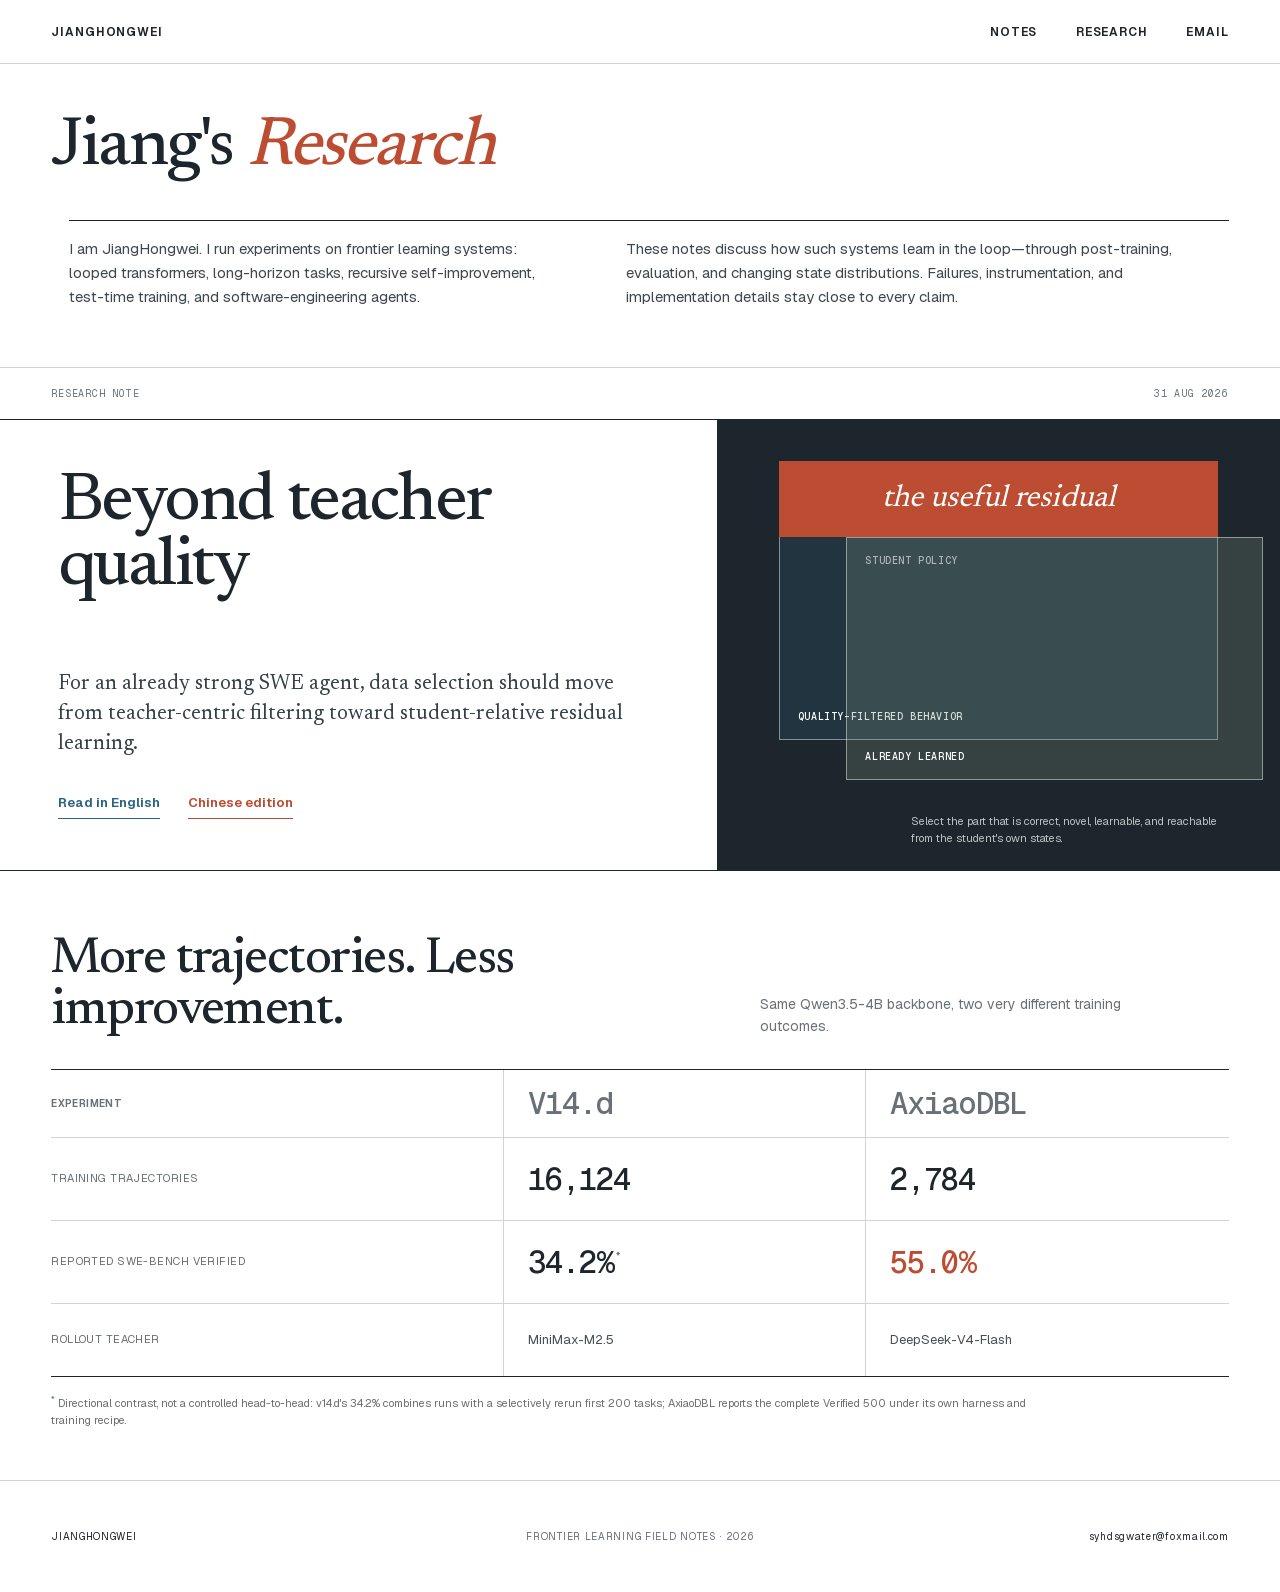
==== index.html @ 1f626645 "Publish JiangHongwei research notes" ====
<!DOCTYPE html><html lang="en"><head><meta charSet="utf-8"/><meta name="viewport" content="width=device-width, initial-scale=1"/><link rel="stylesheet" href="/_next/static/css/index.KJvypbIn.css" data-rsc-css-href="/_next/static/css/index.KJvypbIn.css" data-precedence="vite-rsc/importer-resources"/><title>JiangHongwei — Frontier Learning Field Notes</title><meta name="description" content="Research notes on looped transformers, long-horizon tasks, recursive self-improvement, test-time training, and software-engineering agents."/><meta name="author" content="JiangHongwei"/><link rel="author" href="mailto:syhdsgwater@foxmail.com"/><meta property="og:title" content="JiangHongwei — Frontier Learning Field Notes"/><meta property="og:description" content="Experiments on frontier learning systems and software-engineering agents."/><meta property="og:type" content="website"/><meta name="twitter:card" content="summary"/><meta name="twitter:title" content="JiangHongwei — Frontier Learning Field Notes"/><meta name="twitter:description" content="Experiments on frontier learning systems and software-engineering agents."/><link rel="icon" href="/icon.svg?9ac85f8052597596" sizes="any" type="image/svg+xml"/><link rel="canonical" href="https://syhdsgwater.github.io"/>
<link rel="preload" href="/_next/static/_vinext_fonts/geist-8ac0455e797f/geist-98bbbccb.woff2" as="font" type="font/woff2" crossorigin />
<link rel="preload" href="/_next/static/_vinext_fonts/geist-mono-00e989178794/geist-mono-013b2f2f.woff2" as="font" type="font/woff2" crossorigin />
<link rel="preload" href="/_next/static/_vinext_fonts/newsreader-94c054835b7e/newsreader-2415edd0.woff2" as="font" type="font/woff2" crossorigin />
<style data-vinext-fonts>/* cyrillic-ext */
@font-face {
  font-family: 'Geist';
  font-style: normal;
  font-weight: 100 900;
  font-display: swap;
  src: url(/_next/static/_vinext_fonts/geist-8ac0455e797f/geist-ff2310f5.woff2) format('woff2');
  unicode-range: U+0460-052F, U+1C80-1C8A, U+20B4, U+2DE0-2DFF, U+A640-A69F, U+FE2E-FE2F;
}
/* cyrillic */
@font-face {
  font-family: 'Geist';
  font-style: normal;
  font-weight: 100 900;
  font-display: swap;
  src: url(/_next/static/_vinext_fonts/geist-8ac0455e797f/geist-875ccdd4.woff2) format('woff2');
  unicode-range: U+0301, U+0400-045F, U+0490-0491, U+04B0-04B1, U+2116;
}
/* vietnamese */
@font-face {
  font-family: 'Geist';
  font-style: normal;
  font-weight: 100 900;
  font-display: swap;
  src: url(/_next/static/_vinext_fonts/geist-8ac0455e797f/geist-52306abf.woff2) format('woff2');
  unicode-range: U+0102-0103, U+0110-0111, U+0128-0129, U+0168-0169, U+01A0-01A1, U+01AF-01B0, U+0300-0301, U+0303-0304, U+0308-0309, U+0323, U+0329, U+1EA0-1EF9, U+20AB;
}
/* latin-ext */
@font-face {
  font-family: 'Geist';
  font-style: normal;
  font-weight: 100 900;
  font-display: swap;
  src: url(/_next/static/_vinext_fonts/geist-8ac0455e797f/geist-001175b1.woff2) format('woff2');
  unicode-range: U+0100-02BA, U+02BD-02C5, U+02C7-02CC, U+02CE-02D7, U+02DD-02FF, U+0304, U+0308, U+0329, U+1D00-1DBF, U+1E00-1E9F, U+1EF2-1EFF, U+2020, U+20A0-20AB, U+20AD-20C0, U+2113, U+2C60-2C7F, U+A720-A7FF;
}
/* latin */
@font-face {
  font-family: 'Geist';
  font-style: normal;
  font-weight: 100 900;
  font-display: swap;
  src: url(/_next/static/_vinext_fonts/geist-8ac0455e797f/geist-98bbbccb.woff2) format('woff2');
  unicode-range: U+0000-00FF, U+0131, U+0152-0153, U+02BB-02BC, U+02C6, U+02DA, U+02DC, U+0304, U+0308, U+0329, U+2000-206F, U+20AC, U+2122, U+2191, U+2193, U+2212, U+2215, U+FEFF, U+FFFD;
}

@font-face {
  font-family: 'Geist Fallback';
  src: local("Arial");
  ascent-override: 95.94%;
  descent-override: 28.16%;
  line-gap-override: 0.00%;
  size-adjust: 104.76%;
}

.__font_geist_1x7d0xu { font-family: 'Geist', 'Geist Fallback'; font-style: normal; }

.__variable_geist_1x7d0xu { --font-sans: 'Geist', 'Geist Fallback'; }

/* cyrillic-ext */
@font-face {
  font-family: 'Geist Mono';
  font-style: normal;
  font-weight: 100 900;
  font-display: swap;
  src: url(/_next/static/_vinext_fonts/geist-mono-00e989178794/geist-mono-f6b33328.woff2) format('woff2');
  unicode-range: U+0460-052F, U+1C80-1C8A, U+20B4, U+2DE0-2DFF, U+A640-A69F, U+FE2E-FE2F;
}
/* cyrillic */
@font-face {
  font-family: 'Geist Mono';
  font-style: normal;
  font-weight: 100 900;
  font-display: swap;
  src: url(/_next/static/_vinext_fonts/geist-mono-00e989178794/geist-mono-44e03052.woff2) format('woff2');
  unicode-range: U+0301, U+0400-045F, U+0490-0491, U+04B0-04B1, U+2116;
}
/* symbols2 */
@font-face {
  font-family: 'Geist Mono';
  font-style: normal;
  font-weight: 100 900;
  font-display: swap;
  src: url(/_next/static/_vinext_fonts/geist-mono-00e989178794/geist-mono-0638449e.woff2) format('woff2');
  unicode-range: U+2000-2001, U+2004-2008, U+200A, U+23B8-23BD, U+2500-259F;
}
/* vietnamese */
@font-face {
  font-family: 'Geist Mono';
  font-style: normal;
  font-weight: 100 900;
  font-display: swap;
  src: url(/_next/static/_vinext_fonts/geist-mono-00e989178794/geist-mono-971fb274.woff2) format('woff2');
  unicode-range: U+0102-0103, U+0110-0111, U+0128-0129, U+0168-0169, U+01A0-01A1, U+01AF-01B0, U+0300-0301, U+0303-0304, U+0308-0309, U+0323, U+0329, U+1EA0-1EF9, U+20AB;
}
/* latin-ext */
@font-face {
  font-family: 'Geist Mono';
  font-style: normal;
  font-weight: 100 900;
  font-display: swap;
  src: url(/_next/static/_vinext_fonts/geist-mono-00e989178794/geist-mono-44745446.woff2) format('woff2');
  unicode-range: U+0100-02BA, U+02BD-02C5, U+02C7-02CC, U+02CE-02D7, U+02DD-02FF, U+0304, U+0308, U+0329, U+1D00-1DBF, U+1E00-1E9F, U+1EF2-1EFF, U+2020, U+20A0-20AB, U+20AD-20C0, U+2113, U+2C60-2C7F, U+A720-A7FF;
}
/* latin */
@font-face {
  font-family: 'Geist Mono';
  font-style: normal;
  font-weight: 100 900;
  font-display: swap;
  src: url(/_next/static/_vinext_fonts/geist-mono-00e989178794/geist-mono-013b2f2f.woff2) format('woff2');
  unicode-range: U+0000-00FF, U+0131, U+0152-0153, U+02BB-02BC, U+02C6, U+02DA, U+02DC, U+0304, U+0308, U+0329, U+2000-206F, U+20AC, U+2122, U+2191, U+2193, U+2212, U+2215, U+FEFF, U+FFFD;
}

@font-face {
  font-family: 'Geist Mono Fallback';
  src: local("Arial");
  ascent-override: 74.67%;
  descent-override: 21.92%;
  line-gap-override: 0.00%;
  size-adjust: 134.59%;
}

.__font_geist_mono_0f4jdpq { font-family: 'Geist Mono', 'Geist Mono Fallback'; font-style: normal; }

.__variable_geist_mono_0f4jdpq { --font-mono: 'Geist Mono', 'Geist Mono Fallback'; }

/* vietnamese */
@font-face {
  font-family: 'Newsreader';
  font-style: normal;
  font-weight: 200 800;
  font-display: swap;
  src: url(/_next/static/_vinext_fonts/newsreader-94c054835b7e/newsreader-cdecad9c.woff2) format('woff2');
  unicode-range: U+0102-0103, U+0110-0111, U+0128-0129, U+0168-0169, U+01A0-01A1, U+01AF-01B0, U+0300-0301, U+0303-0304, U+0308-0309, U+0323, U+0329, U+1EA0-1EF9, U+20AB;
}
/* latin-ext */
@font-face {
  font-family: 'Newsreader';
  font-style: normal;
  font-weight: 200 800;
  font-display: swap;
  src: url(/_next/static/_vinext_fonts/newsreader-94c054835b7e/newsreader-a239d8f4.woff2) format('woff2');
  unicode-range: U+0100-02BA, U+02BD-02C5, U+02C7-02CC, U+02CE-02D7, U+02DD-02FF, U+0304, U+0308, U+0329, U+1D00-1DBF, U+1E00-1E9F, U+1EF2-1EFF, U+2020, U+20A0-20AB, U+20AD-20C0, U+2113, U+2C60-2C7F, U+A720-A7FF;
}
/* latin */
@font-face {
  font-family: 'Newsreader';
  font-style: normal;
  font-weight: 200 800;
  font-display: swap;
  src: url(/_next/static/_vinext_fonts/newsreader-94c054835b7e/newsreader-2415edd0.woff2) format('woff2');
  unicode-range: U+0000-00FF, U+0131, U+0152-0153, U+02BB-02BC, U+02C6, U+02DA, U+02DC, U+0304, U+0308, U+0329, U+2000-206F, U+20AC, U+2122, U+2191, U+2193, U+2212, U+2215, U+FEFF, U+FFFD;
}

@font-face {
  font-family: 'Newsreader Fallback';
  src: local("Times New Roman");
  ascent-override: 69.68%;
  descent-override: 25.12%;
  line-gap-override: 0.00%;
  size-adjust: 105.48%;
}

.__font_newsreader_1ia8sbx { font-family: 'Newsreader', 'Newsreader Fallback'; font-style: normal; }

.__variable_newsreader_1ia8sbx { --font-serif: 'Newsreader', 'Newsreader Fallback'; }
</style>
</head><body class="__variable_geist_1x7d0xu __variable_geist_mono_0f4jdpq __variable_newsreader_1ia8sbx"><main id="top"><header class="site-header home-header"><a class="brand" href="#top" aria-label="JiangHongwei home"><span>JiangHongwei</span></a><nav aria-label="Primary navigation"><a href="#notes">Notes</a><a href="#research">Research</a><a href="mailto:syhdsgwater@foxmail.com">Email</a></nav></header><section class="home-intro" id="research" aria-labelledby="home-title"><h1 id="home-title">Jiang&#x27;s <em>Research</em></h1><div class="home-intro-copy"><p>I am JiangHongwei. I run experiments on frontier learning systems: looped transformers, long-horizon tasks, recursive self-improvement, test-time training, and software-engineering agents.</p><p>These notes discuss how such systems learn in the loop—through post-training, evaluation, and changing state distributions. Failures, instrumentation, and implementation details stay close to every claim.</p></div></section><section class="latest-note" id="notes" aria-labelledby="latest-title"><div class="note-index"><span>Research note</span><span>31 Aug 2026</span></div><div class="latest-grid"><div class="latest-copy"><h2 id="latest-title">Beyond teacher quality</h2><p class="latest-deck">For an already strong SWE agent, data selection should move from teacher-centric filtering toward student-relative residual learning.</p><div class="read-actions"><a href="/en/notes/student-relative-residual-learning" lang="en">Read in English</a><a href="/zh/notes/student-relative-residual-learning" lang="zh-CN">Chinese edition</a></div></div><figure class="residual-diagram" aria-labelledby="diagram-caption"><div class="policy policy-teacher"><span>teacher policy</span><b>quality-filtered behavior</b></div><div class="policy policy-student"><span>student policy</span><b>already learned</b></div><div class="residual-band"><span>the useful residual</span></div><figcaption id="diagram-caption">Select the part that is correct, novel, learnable, and reachable from the student&#x27;s own states.</figcaption></figure></div><div class="benchmark-contrast" aria-labelledby="contrast-title"><div class="contrast-intro"><h3 id="contrast-title">More trajectories. Less improvement.</h3><p>Same Qwen3.5-4B backbone, two very different training outcomes.</p></div><div class="contrast-table" role="table" aria-label="SFT v14.d and AxiaoDBL comparison"><div class="contrast-row contrast-head" role="row"><span role="columnheader">Experiment</span><strong role="columnheader">V14.d</strong><strong role="columnheader">AxiaoDBL</strong></div><div class="contrast-row" role="row"><span role="rowheader">Training trajectories</span><strong role="cell">16,124</strong><strong role="cell">2,784</strong></div><div class="contrast-row score-row" role="row"><span role="rowheader">Reported SWE-bench Verified</span><strong role="cell">34.2%<sup>*</sup></strong><strong role="cell">55.0%</strong></div><div class="contrast-row teacher-row" role="row"><span role="rowheader">Rollout teacher</span><span role="cell">MiniMax-M2.5</span><span role="cell">DeepSeek-V4-Flash</span></div></div><p class="contrast-note"><sup>*</sup> Directional contrast, not a controlled head-to-head: v14.d&#x27;s 34.2% combines runs with a selectively rerun first 200 tasks; AxiaoDBL reports the complete Verified 500 under its own harness and training recipe.</p></div></section><footer class="site-footer"><a class="brand" href="#top"><span>JiangHongwei</span></a><p>Frontier learning field notes · 2026</p><a href="mailto:syhdsgwater@foxmail.com">syhdsgwater@foxmail.com</a></footer></main></body></html>
---- _next/static/css/index.KJvypbIn.css ----
@font-face{font-display:block;font-family:KaTeX_AMS;font-style:normal;font-weight:400;src:url(/_next/static/media/KaTeX_AMS-Regular.BQhdFMY1.woff2)format("woff2"),url(/_next/static/media/KaTeX_AMS-Regular.DMm9YOAa.woff)format("woff"),url(/_next/static/media/KaTeX_AMS-Regular.DRggAlZN.ttf)format("truetype")}@font-face{font-display:block;font-family:KaTeX_Caligraphic;font-style:normal;font-weight:700;src:url(/_next/static/media/KaTeX_Caligraphic-Bold.Dq_IR9rO.woff2)format("woff2"),url(/_next/static/media/KaTeX_Caligraphic-Bold.BEiXGLvX.woff)format("woff"),url(/_next/static/media/KaTeX_Caligraphic-Bold.ATXxdsX0.ttf)format("truetype")}@font-face{font-display:block;font-family:KaTeX_Caligraphic;font-style:normal;font-weight:400;src:url(/_next/static/media/KaTeX_Caligraphic-Regular.Di6jR-x-.woff2)format("woff2"),url(/_next/static/media/KaTeX_Caligraphic-Regular.CTRA-rTL.woff)format("woff"),url(/_next/static/media/KaTeX_Caligraphic-Regular.wX97UBjC.ttf)format("truetype")}@font-face{font-display:block;font-family:KaTeX_Fraktur;font-style:normal;font-weight:700;src:url(/_next/static/media/KaTeX_Fraktur-Bold.CL6g_b3V.woff2)format("woff2"),url(/_next/static/media/KaTeX_Fraktur-Bold.BsDP51OF.woff)format("woff"),url(/_next/static/media/KaTeX_Fraktur-Bold.BdnERNNW.ttf)format("truetype")}@font-face{font-display:block;font-family:KaTeX_Fraktur;font-style:normal;font-weight:400;src:url(/_next/static/media/KaTeX_Fraktur-Regular.CTYiF6lA.woff2)format("woff2"),url(/_next/static/media/KaTeX_Fraktur-Regular.Dxdc4cR9.woff)format("woff"),url(/_next/static/media/KaTeX_Fraktur-Regular.CB_wures.ttf)format("truetype")}@font-face{font-display:block;font-family:KaTeX_Main;font-style:normal;font-weight:700;src:url(/_next/static/media/KaTeX_Main-Bold.Cx986IdX.woff2)format("woff2"),url(/_next/static/media/KaTeX_Main-Bold.Jm3AIy58.woff)format("woff"),url(/_next/static/media/KaTeX_Main-Bold.waoOVXN0.ttf)format("truetype")}@font-face{font-display:block;font-family:KaTeX_Main;font-style:italic;font-weight:700;src:url(/_next/static/media/KaTeX_Main-BoldItalic.DxDJ3AOS.woff2)format("woff2"),url(/_next/static/media/KaTeX_Main-BoldItalic.SpSLRI95.woff)format("woff"),url(/_next/static/media/KaTeX_Main-BoldItalic.DzxPMmG6.ttf)format("truetype")}@font-face{font-display:block;font-family:KaTeX_Main;font-style:italic;font-weight:400;src:url(/_next/static/media/KaTeX_Main-Italic.NWA7e6Wa.woff2)format("woff2"),url(/_next/static/media/KaTeX_Main-Italic.BMLOBm91.woff)format("woff"),url(/_next/static/media/KaTeX_Main-Italic.3WenGoN9.ttf)format("truetype")}@font-face{font-display:block;font-family:KaTeX_Main;font-style:normal;font-weight:400;src:url(/_next/static/media/KaTeX_Main-Regular.B22Nviop.woff2)format("woff2"),url(/_next/static/media/KaTeX_Main-Regular.Dr94JaBh.woff)format("woff"),url(/_next/static/media/KaTeX_Main-Regular.ypZvNtVU.ttf)format("truetype")}@font-face{font-display:block;font-family:KaTeX_Math;font-style:italic;font-weight:700;src:url(/_next/static/media/KaTeX_Math-BoldItalic.CZnvNsCZ.woff2)format("woff2"),url(/_next/static/media/KaTeX_Math-BoldItalic.iY-2wyZ7.woff)format("woff"),url(/_next/static/media/KaTeX_Math-BoldItalic.B3XSjfu4.ttf)format("truetype")}@font-face{font-display:block;font-family:KaTeX_Math;font-style:italic;font-weight:400;src:url(/_next/static/media/KaTeX_Math-Italic.t53AETM-.woff2)format("woff2"),url(/_next/static/media/KaTeX_Math-Italic.DA0__PXp.woff)format("woff"),url(/_next/static/media/KaTeX_Math-Italic.flOr_0UB.ttf)format("truetype")}@font-face{font-display:block;font-family:KaTeX_SansSerif;font-style:normal;font-weight:700;src:url(/_next/static/media/KaTeX_SansSerif-Bold.D1sUS0GD.woff2)format("woff2"),url(/_next/static/media/KaTeX_SansSerif-Bold.DbIhKOiC.woff)format("woff"),url(/_next/static/media/KaTeX_SansSerif-Bold.CFMepnvq.ttf)format("truetype")}@font-face{font-display:block;font-family:KaTeX_SansSerif;font-style:italic;font-weight:400;src:url(/_next/static/media/KaTeX_SansSerif-Italic.C3H0VqGB.woff2)format("woff2"),url(/_next/static/media/KaTeX_SansSerif-Italic.DN2j7dab.woff)format("woff"),url(/_next/static/media/KaTeX_SansSerif-Italic.YYjJ1zSn.ttf)format("truetype")}@font-face{font-display:block;font-family:KaTeX_SansSerif;font-style:normal;font-weight:400;src:url(/_next/static/media/KaTeX_SansSerif-Regular.DDBCnlJ7.woff2)format("woff2"),url(/_next/static/media/KaTeX_SansSerif-Regular.CS6fqUqJ.woff)format("woff"),url(/_next/static/media/KaTeX_SansSerif-Regular.BNo7hRIc.ttf)format("truetype")}@font-face{font-display:block;font-family:KaTeX_Script;font-style:normal;font-weight:400;src:url(/_next/static/media/KaTeX_Script-Regular.D3wIWfF6.woff2)format("woff2"),url(/_next/static/media/KaTeX_Script-Regular.D5yQViql.woff)format("woff"),url(/_next/static/media/KaTeX_Script-Regular.C5JkGWo-.ttf)format("truetype")}@font-face{font-display:block;font-family:KaTeX_Size1;font-style:normal;font-weight:400;src:url(/_next/static/media/KaTeX_Size1-Regular.mCD8mA8B.woff2)format("woff2"),url(/_next/static/media/KaTeX_Size1-Regular.C195tn64.woff)format("woff"),url(/_next/static/media/KaTeX_Size1-Regular.Dbsnue_I.ttf)format("truetype")}@font-face{font-display:block;font-family:KaTeX_Size2;font-style:normal;font-weight:400;src:url(/_next/static/media/KaTeX_Size2-Regular.Dy4dx90m.woff2)format("woff2"),url(/_next/static/media/KaTeX_Size2-Regular.oD1tc_U0.woff)format("woff"),url(/_next/static/media/KaTeX_Size2-Regular.B7gKUWhC.ttf)format("truetype")}@font-face{font-display:block;font-family:KaTeX_Size3;font-style:normal;font-weight:400;src:url([data-uri])format("woff2"),url(/_next/static/media/KaTeX_Size3-Regular.CTq5MqoE.woff)format("woff"),url(/_next/static/media/KaTeX_Size3-Regular.DgpXs0kz.ttf)format("truetype")}@font-face{font-display:block;font-family:KaTeX_Size4;font-style:normal;font-weight:400;src:url(/_next/static/media/KaTeX_Size4-Regular.Dl5lxZxV.woff2)format("woff2"),url(/_next/static/media/KaTeX_Size4-Regular.BF-4gkZK.woff)format("woff"),url(/_next/static/media/KaTeX_Size4-Regular.DWFBv043.ttf)format("truetype")}@font-face{font-display:block;font-family:KaTeX_Typewriter;font-style:normal;font-weight:400;src:url(/_next/static/media/KaTeX_Typewriter-Regular.CO6r4hn1.woff2)format("woff2"),url(/_next/static/media/KaTeX_Typewriter-Regular.C0xS9mPB.woff)format("woff"),url(/_next/static/media/KaTeX_Typewriter-Regular.D3Ib7_Hf.ttf)format("truetype")}.katex{text-indent:0;text-rendering:auto;font:1.21em/1.2 KaTeX_Main,Times New Roman,serif;position:relative}.katex *{border-color:currentColor;-ms-high-contrast-adjust:none!important}.katex .katex-version:after{content:"0.18.4"}.katex .katex-mathml{clip-path:inset(50%);border:0;width:1px;height:1px;padding:0;position:absolute;overflow:hidden}.katex .katex-html>.katex-newline{display:block}.katex .katex-base{white-space:nowrap;width:min-content;position:relative}.katex .katex-base,.katex .katex-strut{display:inline-block}.katex .textbf{font-weight:700}.katex .textit{font-style:italic}.katex .textrm{font-family:KaTeX_Main}.katex .textsf{font-family:KaTeX_SansSerif}.katex .texttt{font-family:KaTeX_Typewriter}.katex .mathnormal{font-family:KaTeX_Math;font-style:italic}.katex .mathit{font-family:KaTeX_Main;font-style:italic}.katex .mathrm{font-style:normal}.katex .mathbf{font-family:KaTeX_Main;font-weight:700}.katex .boldsymbol{font-family:KaTeX_Math;font-style:italic;font-weight:700}.katex .amsrm,.katex .mathbb,.katex .textbb{font-family:KaTeX_AMS}.katex .mathcal{font-family:KaTeX_Caligraphic}.katex .mathfrak,.katex .textfrak{font-family:KaTeX_Fraktur}.katex .mathboldfrak,.katex .textboldfrak{font-family:KaTeX_Fraktur;font-weight:700}.katex .mathtt{font-family:KaTeX_Typewriter}.katex .mathscr,.katex .textscr{font-family:KaTeX_Script}.katex .mathsf,.katex .textsf{font-family:KaTeX_SansSerif}.katex .mathboldsf,.katex .textboldsf{font-family:KaTeX_SansSerif;font-weight:700}.katex .mathitsf,.katex .mathsfit,.katex .textitsf{font-family:KaTeX_SansSerif;font-style:italic}.katex .mainrm{font-family:KaTeX_Main;font-style:normal}.katex .vlist-t{border-collapse:collapse;table-layout:fixed;display:inline-table}.katex .vlist-r{display:table-row}.katex .vlist{vertical-align:bottom;display:table-cell;position:relative}.katex .vlist>span{height:0;display:block;position:relative}.katex .vlist>span>span{display:inline-block}.katex .vlist>span>.pstrut{width:0;overflow:hidden}.katex .vlist-t2{margin-right:-2px}.katex .vlist-s{vertical-align:bottom;width:2px;min-width:2px;font-size:1px;display:table-cell}.katex .katex-vbox{flex-direction:column;align-items:baseline;display:inline-flex}.katex .katex-thinbox{flex-direction:row;width:0;max-width:0;display:inline-flex}.katex .msupsub{text-align:left}.katex .mfrac>span>span{text-align:center}.katex .mfrac .frac-line{border-bottom-style:solid;width:100%;display:inline-block}.katex .katex-hdashline,.katex .katex-hline,.katex .katex-overline .overline-line,.katex .katex-rule,.katex .katex-underline .underline-line,.katex .mfrac .frac-line{min-height:1px}.katex .mspace{display:inline-block}.katex .katex-smash{line-height:0;display:inline}.katex .clap,.katex .llap,.katex .rlap{width:0;position:relative}.katex .clap>.katex-inner,.katex .llap>.katex-inner,.katex .rlap>.katex-inner{position:absolute}.katex .clap>.katex-fix,.katex .llap>.katex-fix,.katex .rlap>.katex-fix{display:inline-block}.katex .llap>.katex-inner{right:0}.katex .clap>.katex-inner,.katex .rlap>.katex-inner{left:0}.katex .clap>.katex-inner>span{margin-left:-50%;margin-right:50%}.katex .katex-rule{border:0 solid;display:inline-block;position:relative}.katex .katex-hline,.katex .katex-overline .overline-line,.katex .katex-underline .underline-line{border-bottom-style:solid;width:100%;display:inline-block}.katex .katex-hdashline{border-bottom-style:dashed;width:100%;display:inline-block}.katex .sqrt>.katex-root{margin-left:.277778em;margin-right:-.555556em}.katex .fontsize-ensurer.reset-size1.size1,.katex .katex-sizing.reset-size1.size1{font-size:1em}.katex .fontsize-ensurer.reset-size1.size2,.katex .katex-sizing.reset-size1.size2{font-size:1.2em}.katex .fontsize-ensurer.reset-size1.size3,.katex .katex-sizing.reset-size1.size3{font-size:1.4em}.katex .fontsize-ensurer.reset-size1.size4,.katex .katex-sizing.reset-size1.size4{font-size:1.6em}.katex .fontsize-ensurer.reset-size1.size5,.katex .katex-sizing.reset-size1.size5{font-size:1.8em}.katex .fontsize-ensurer.reset-size1.size6,.katex .katex-sizing.reset-size1.size6{font-size:2em}.katex .fontsize-ensurer.reset-size1.size7,.katex .katex-sizing.reset-size1.size7{font-size:2.4em}.katex .fontsize-ensurer.reset-size1.size8,.katex .katex-sizing.reset-size1.size8{font-size:2.88em}.katex .fontsize-ensurer.reset-size1.size9,.katex .katex-sizing.reset-size1.size9{font-size:3.456em}.katex .fontsize-ensurer.reset-size1.size10,.katex .katex-sizing.reset-size1.size10{font-size:4.148em}.katex .fontsize-ensurer.reset-size1.size11,.katex .katex-sizing.reset-size1.size11{font-size:4.976em}.katex .fontsize-ensurer.reset-size2.size1,.katex .katex-sizing.reset-size2.size1{font-size:.833333em}.katex .fontsize-ensurer.reset-size2.size2,.katex .katex-sizing.reset-size2.size2{font-size:1em}.katex .fontsize-ensurer.reset-size2.size3,.katex .katex-sizing.reset-size2.size3{font-size:1.16667em}.katex .fontsize-ensurer.reset-size2.size4,.katex .katex-sizing.reset-size2.size4{font-size:1.33333em}.katex .fontsize-ensurer.reset-size2.size5,.katex .katex-sizing.reset-size2.size5{font-size:1.5em}.katex .fontsize-ensurer.reset-size2.size6,.katex .katex-sizing.reset-size2.size6{font-size:1.66667em}.katex .fontsize-ensurer.reset-size2.size7,.katex .katex-sizing.reset-size2.size7{font-size:2em}.katex .fontsize-ensurer.reset-size2.size8,.katex .katex-sizing.reset-size2.size8{font-size:2.4em}.katex .fontsize-ensurer.reset-size2.size9,.katex .katex-sizing.reset-size2.size9{font-size:2.88em}.katex .fontsize-ensurer.reset-size2.size10,.katex .katex-sizing.reset-size2.size10{font-size:3.45667em}.katex .fontsize-ensurer.reset-size2.size11,.katex .katex-sizing.reset-size2.size11{font-size:4.14667em}.katex .fontsize-ensurer.reset-size3.size1,.katex .katex-sizing.reset-size3.size1{font-size:.714286em}.katex .fontsize-ensurer.reset-size3.size2,.katex .katex-sizing.reset-size3.size2{font-size:.857143em}.katex .fontsize-ensurer.reset-size3.size3,.katex .katex-sizing.reset-size3.size3{font-size:1em}.katex .fontsize-ensurer.reset-size3.size4,.katex .katex-sizing.reset-size3.size4{font-size:1.14286em}.katex .fontsize-ensurer.reset-size3.size5,.katex .katex-sizing.reset-size3.size5{font-size:1.28571em}.katex .fontsize-ensurer.reset-size3.size6,.katex .katex-sizing.reset-size3.size6{font-size:1.42857em}.katex .fontsize-ensurer.reset-size3.size7,.katex .katex-sizing.reset-size3.size7{font-size:1.71429em}.katex .fontsize-ensurer.reset-size3.size8,.katex .katex-sizing.reset-size3.size8{font-size:2.05714em}.katex .fontsize-ensurer.reset-size3.size9,.katex .katex-sizing.reset-size3.size9{font-size:2.46857em}.katex .fontsize-ensurer.reset-size3.size10,.katex .katex-sizing.reset-size3.size10{font-size:2.96286em}.katex .fontsize-ensurer.reset-size3.size11,.katex .katex-sizing.reset-size3.size11{font-size:3.55429em}.katex .fontsize-ensurer.reset-size4.size1,.katex .katex-sizing.reset-size4.size1{font-size:.625em}.katex .fontsize-ensurer.reset-size4.size2,.katex .katex-sizing.reset-size4.size2{font-size:.75em}.katex .fontsize-ensurer.reset-size4.size3,.katex .katex-sizing.reset-size4.size3{font-size:.875em}.katex .fontsize-ensurer.reset-size4.size4,.katex .katex-sizing.reset-size4.size4{font-size:1em}.katex .fontsize-ensurer.reset-size4.size5,.katex .katex-sizing.reset-size4.size5{font-size:1.125em}.katex .fontsize-ensurer.reset-size4.size6,.katex .katex-sizing.reset-size4.size6{font-size:1.25em}.katex .fontsize-ensurer.reset-size4.size7,.katex .katex-sizing.reset-size4.size7{font-size:1.5em}.katex .fontsize-ensurer.reset-size4.size8,.katex .katex-sizing.reset-size4.size8{font-size:1.8em}.katex .fontsize-ensurer.reset-size4.size9,.katex .katex-sizing.reset-size4.size9{font-size:2.16em}.katex .fontsize-ensurer.reset-size4.size10,.katex .katex-sizing.reset-size4.size10{font-size:2.5925em}.katex .fontsize-ensurer.reset-size4.size11,.katex .katex-sizing.reset-size4.size11{font-size:3.11em}.katex .fontsize-ensurer.reset-size5.size1,.katex .katex-sizing.reset-size5.size1{font-size:.555556em}.katex .fontsize-ensurer.reset-size5.size2,.katex .katex-sizing.reset-size5.size2{font-size:.666667em}.katex .fontsize-ensurer.reset-size5.size3,.katex .katex-sizing.reset-size5.size3{font-size:.777778em}.katex .fontsize-ensurer.reset-size5.size4,.katex .katex-sizing.reset-size5.size4{font-size:.888889em}.katex .fontsize-ensurer.reset-size5.size5,.katex .katex-sizing.reset-size5.size5{font-size:1em}.katex .fontsize-ensurer.reset-size5.size6,.katex .katex-sizing.reset-size5.size6{font-size:1.11111em}.katex .fontsize-ensurer.reset-size5.size7,.katex .katex-sizing.reset-size5.size7{font-size:1.33333em}.katex .fontsize-ensurer.reset-size5.size8,.katex .katex-sizing.reset-size5.size8{font-size:1.6em}.katex .fontsize-ensurer.reset-size5.size9,.katex .katex-sizing.reset-size5.size9{font-size:1.92em}.katex .fontsize-ensurer.reset-size5.size10,.katex .katex-sizing.reset-size5.size10{font-size:2.30444em}.katex .fontsize-ensurer.reset-size5.size11,.katex .katex-sizing.reset-size5.size11{font-size:2.76444em}.katex .fontsize-ensurer.reset-size6.size1,.katex .katex-sizing.reset-size6.size1{font-size:.5em}.katex .fontsize-ensurer.reset-size6.size2,.katex .katex-sizing.reset-size6.size2{font-size:.6em}.katex .fontsize-ensurer.reset-size6.size3,.katex .katex-sizing.reset-size6.size3{font-size:.7em}.katex .fontsize-ensurer.reset-size6.size4,.katex .katex-sizing.reset-size6.size4{font-size:.8em}.katex .fontsize-ensurer.reset-size6.size5,.katex .katex-sizing.reset-size6.size5{font-size:.9em}.katex .fontsize-ensurer.reset-size6.size6,.katex .katex-sizing.reset-size6.size6{font-size:1em}.katex .fontsize-ensurer.reset-size6.size7,.katex .katex-sizing.reset-size6.size7{font-size:1.2em}.katex .fontsize-ensurer.reset-size6.size8,.katex .katex-sizing.reset-size6.size8{font-size:1.44em}.katex .fontsize-ensurer.reset-size6.size9,.katex .katex-sizing.reset-size6.size9{font-size:1.728em}.katex .fontsize-ensurer.reset-size6.size10,.katex .katex-sizing.reset-size6.size10{font-size:2.074em}.katex .fontsize-ensurer.reset-size6.size11,.katex .katex-sizing.reset-size6.size11{font-size:2.488em}.katex .fontsize-ensurer.reset-size7.size1,.katex .katex-sizing.reset-size7.size1{font-size:.416667em}.katex .fontsize-ensurer.reset-size7.size2,.katex .katex-sizing.reset-size7.size2{font-size:.5em}.katex .fontsize-ensurer.reset-size7.size3,.katex .katex-sizing.reset-size7.size3{font-size:.583333em}.katex .fontsize-ensurer.reset-size7.size4,.katex .katex-sizing.reset-size7.size4{font-size:.666667em}.katex .fontsize-ensurer.reset-size7.size5,.katex .katex-sizing.reset-size7.size5{font-size:.75em}.katex .fontsize-ensurer.reset-size7.size6,.katex .katex-sizing.reset-size7.size6{font-size:.833333em}.katex .fontsize-ensurer.reset-size7.size7,.katex .katex-sizing.reset-size7.size7{font-size:1em}.katex .fontsize-ensurer.reset-size7.size8,.katex .katex-sizing.reset-size7.size8{font-size:1.2em}.katex .fontsize-ensurer.reset-size7.size9,.katex .katex-sizing.reset-size7.size9{font-size:1.44em}.katex .fontsize-ensurer.reset-size7.size10,.katex .katex-sizing.reset-size7.size10{font-size:1.72833em}.katex .fontsize-ensurer.reset-size7.size11,.katex .katex-sizing.reset-size7.size11{font-size:2.07333em}.katex .fontsize-ensurer.reset-size8.size1,.katex .katex-sizing.reset-size8.size1{font-size:.347222em}.katex .fontsize-ensurer.reset-size8.size2,.katex .katex-sizing.reset-size8.size2{font-size:.416667em}.katex .fontsize-ensurer.reset-size8.size3,.katex .katex-sizing.reset-size8.size3{font-size:.486111em}.katex .fontsize-ensurer.reset-size8.size4,.katex .katex-sizing.reset-size8.size4{font-size:.555556em}.katex .fontsize-ensurer.reset-size8.size5,.katex .katex-sizing.reset-size8.size5{font-size:.625em}.katex .fontsize-ensurer.reset-size8.size6,.katex .katex-sizing.reset-size8.size6{font-size:.694444em}.katex .fontsize-ensurer.reset-size8.size7,.katex .katex-sizing.reset-size8.size7{font-size:.833333em}.katex .fontsize-ensurer.reset-size8.size8,.katex .katex-sizing.reset-size8.size8{font-size:1em}.katex .fontsize-ensurer.reset-size8.size9,.katex .katex-sizing.reset-size8.size9{font-size:1.2em}.katex .fontsize-ensurer.reset-size8.size10,.katex .katex-sizing.reset-size8.size10{font-size:1.44028em}.katex .fontsize-ensurer.reset-size8.size11,.katex .katex-sizing.reset-size8.size11{font-size:1.72778em}.katex .fontsize-ensurer.reset-size9.size1,.katex .katex-sizing.reset-size9.size1{font-size:.289352em}.katex .fontsize-ensurer.reset-size9.size2,.katex .katex-sizing.reset-size9.size2{font-size:.347222em}.katex .fontsize-ensurer.reset-size9.size3,.katex .katex-sizing.reset-size9.size3{font-size:.405093em}.katex .fontsize-ensurer.reset-size9.size4,.katex .katex-sizing.reset-size9.size4{font-size:.462963em}.katex .fontsize-ensurer.reset-size9.size5,.katex .katex-sizing.reset-size9.size5{font-size:.520833em}.katex .fontsize-ensurer.reset-size9.size6,.katex .katex-sizing.reset-size9.size6{font-size:.578704em}.katex .fontsize-ensurer.reset-size9.size7,.katex .katex-sizing.reset-size9.size7{font-size:.694444em}.katex .fontsize-ensurer.reset-size9.size8,.katex .katex-sizing.reset-size9.size8{font-size:.833333em}.katex .fontsize-ensurer.reset-size9.size9,.katex .katex-sizing.reset-size9.size9{font-size:1em}.katex .fontsize-ensurer.reset-size9.size10,.katex .katex-sizing.reset-size9.size10{font-size:1.20023em}.katex .fontsize-ensurer.reset-size9.size11,.katex .katex-sizing.reset-size9.size11{font-size:1.43981em}.katex .fontsize-ensurer.reset-size10.size1,.katex .katex-sizing.reset-size10.size1{font-size:.24108em}.katex .fontsize-ensurer.reset-size10.size2,.katex .katex-sizing.reset-size10.size2{font-size:.289296em}.katex .fontsize-ensurer.reset-size10.size3,.katex .katex-sizing.reset-size10.size3{font-size:.337512em}.katex .fontsize-ensurer.reset-size10.size4,.katex .katex-sizing.reset-size10.size4{font-size:.385728em}.katex .fontsize-ensurer.reset-size10.size5,.katex .katex-sizing.reset-size10.size5{font-size:.433944em}.katex .fontsize-ensurer.reset-size10.size6,.katex .katex-sizing.reset-size10.size6{font-size:.48216em}.katex .fontsize-ensurer.reset-size10.size7,.katex .katex-sizing.reset-size10.size7{font-size:.578592em}.katex .fontsize-ensurer.reset-size10.size8,.katex .katex-sizing.reset-size10.size8{font-size:.694311em}.katex .fontsize-ensurer.reset-size10.size9,.katex .katex-sizing.reset-size10.size9{font-size:.833173em}.katex .fontsize-ensurer.reset-size10.size10,.katex .katex-sizing.reset-size10.size10{font-size:1em}.katex .fontsize-ensurer.reset-size10.size11,.katex .katex-sizing.reset-size10.size11{font-size:1.19961em}.katex .fontsize-ensurer.reset-size11.size1,.katex .katex-sizing.reset-size11.size1{font-size:.200965em}.katex .fontsize-ensurer.reset-size11.size2,.katex .katex-sizing.reset-size11.size2{font-size:.241158em}.katex .fontsize-ensurer.reset-size11.size3,.katex .katex-sizing.reset-size11.size3{font-size:.281351em}.katex .fontsize-ensurer.reset-size11.size4,.katex .katex-sizing.reset-size11.size4{font-size:.321543em}.katex .fontsize-ensurer.reset-size11.size5,.katex .katex-sizing.reset-size11.size5{font-size:.361736em}.katex .fontsize-ensurer.reset-size11.size6,.katex .katex-sizing.reset-size11.size6{font-size:.401929em}.katex .fontsize-ensurer.reset-size11.size7,.katex .katex-sizing.reset-size11.size7{font-size:.482315em}.katex .fontsize-ensurer.reset-size11.size8,.katex .katex-sizing.reset-size11.size8{font-size:.578778em}.katex .fontsize-ensurer.reset-size11.size9,.katex .katex-sizing.reset-size11.size9{font-size:.694534em}.katex .fontsize-ensurer.reset-size11.size10,.katex .katex-sizing.reset-size11.size10{font-size:.833601em}.katex .fontsize-ensurer.reset-size11.size11,.katex .katex-sizing.reset-size11.size11{font-size:1em}.katex .delimsizing.size1{font-family:KaTeX_Size1}.katex .delimsizing.size2{font-family:KaTeX_Size2}.katex .delimsizing.size3{font-family:KaTeX_Size3}.katex .delimsizing.size4{font-family:KaTeX_Size4}.katex .delimsizing.mult .delim-size1>span{font-family:KaTeX_Size1}.katex .delimsizing.mult .delim-size4>span{font-family:KaTeX_Size4}.katex .nulldelimiter{width:.12em;display:inline-block}.katex .delimcenter,.katex .op-symbol{position:relative}.katex .op-symbol.small-op{font-family:KaTeX_Size1}.katex .op-symbol.large-op{font-family:KaTeX_Size2}.katex .katex-accent>.vlist-t,.katex .op-limits>.vlist-t{text-align:center}.katex .katex-accent .accent-body{position:relative}.katex .katex-accent .accent-body:not(.accent-full){width:0}.katex .katex-overlay{display:block}.katex .mtable .vertical-separator{min-width:1px;display:inline-block}.katex .mtable .arraycolsep{display:inline-block}.katex .mtable .col-align-c>.vlist-t{text-align:center}.katex .mtable .col-align-l>.vlist-t{text-align:left}.katex .mtable .col-align-r>.vlist-t{text-align:right}.katex .svg-align{text-align:left}.katex svg{fill:currentColor;stroke:currentColor;height:inherit;width:100%;display:block;position:absolute}.katex svg path{stroke:none}.katex svg{fill-rule:nonzero;fill-opacity:1;stroke-width:1px;stroke-linecap:butt;stroke-linejoin:miter;stroke-miterlimit:4;stroke-dasharray:none;stroke-dashoffset:0;stroke-opacity:1}.katex img{border-style:none;min-width:0;max-width:none;min-height:0;max-height:none}.katex .katex-stretchy{width:100%;display:block;position:relative;overflow:hidden}.katex .katex-stretchy:after,.katex .katex-stretchy:before{content:""}.katex .hide-tail{width:100%;position:relative;overflow:hidden}.katex .halfarrow-left{width:50.2%;position:absolute;left:0;overflow:hidden}.katex .halfarrow-right{width:50.2%;position:absolute;right:0;overflow:hidden}.katex .brace-left{width:25.1%;position:absolute;left:0;overflow:hidden}.katex .brace-center{width:50%;position:absolute;left:25%;overflow:hidden}.katex .brace-right{width:25.1%;position:absolute;right:0;overflow:hidden}.katex .x-arrow-pad{padding:0 .5em}.katex .cd-arrow-pad{padding:0 .55556em 0 .27778em}.katex .mover,.katex .munder,.katex .x-arrow{text-align:center}.katex .boxpad{padding:0 .3em}.katex .fbox,.katex .fcolorbox{box-sizing:border-box;border:.04em solid}.katex .cancel-pad{padding:0 .2em}.katex .cancel-lap{margin-left:-.2em;margin-right:-.2em}.katex .katex-sout{border-bottom-style:solid;border-bottom-width:.08em}.katex .angl{box-sizing:border-box;border-top:.049em solid;border-right:.049em solid;margin-right:.03889em}.katex .anglpad{padding:0 .03889em}.katex .eqn-num:before{content:"(" counter(katexEqnNo) ")";counter-increment:katexEqnNo}.katex .mml-eqn-num:before{content:"(" counter(mmlEqnNo) ")";counter-increment:mmlEqnNo}.katex .mtr-glue{width:50%}.katex .cd-vert-arrow{display:inline-block;position:relative}.katex .cd-label-left{text-align:left;display:inline-block;position:absolute;right:calc(50% + .3em)}.katex .cd-label-right{text-align:right;display:inline-block;position:absolute;left:calc(50% + .3em)}.katex-display{text-align:center;margin:1em 0;display:block}.katex-display>.katex{text-align:center;white-space:nowrap;display:block}.katex-display>.katex>.katex-html{display:block;position:relative}.katex-display>.katex>.katex-html>.katex-tag{position:absolute;right:0}.katex-display.leqno>.katex>.katex-html>.katex-tag{left:0;right:auto}.katex-display.fleqn>.katex{text-align:left;padding-left:2em}body{counter-reset:katexEqnNo mmlEqnNo}@layer properties{@supports (((-webkit-hyphens:none)) and (not (margin-trim:inline))) or ((-moz-orient:inline) and (not (color:rgb(from red r g b)))){*,:before,:after{--tw-border-style:solid;--tw-outline-style:solid;--tw-blur:initial;--tw-brightness:initial;--tw-contrast:initial;--tw-grayscale:initial;--tw-hue-rotate:initial;--tw-invert:initial;--tw-opacity:initial;--tw-saturate:initial;--tw-sepia:initial;--tw-drop-shadow:initial;--tw-drop-shadow-color:initial;--tw-drop-shadow-alpha:100%;--tw-drop-shadow-size:initial;--tw-ease:initial}::backdrop{--tw-border-style:solid;--tw-outline-style:solid;--tw-blur:initial;--tw-brightness:initial;--tw-contrast:initial;--tw-grayscale:initial;--tw-hue-rotate:initial;--tw-invert:initial;--tw-opacity:initial;--tw-saturate:initial;--tw-sepia:initial;--tw-drop-shadow:initial;--tw-drop-shadow-color:initial;--tw-drop-shadow-alpha:100%;--tw-drop-shadow-size:initial;--tw-ease:initial}}}@layer theme{:root,:host{--font-sans:ui-sans-serif, system-ui, sans-serif, "Apple Color Emoji", "Segoe UI Emoji", "Segoe UI Symbol", "Noto Color Emoji";--font-serif:ui-serif, Georgia, Cambria, "Times New Roman", Times, serif;--font-mono:ui-monospace, SFMono-Regular, Menlo, Monaco, Consolas, "Liberation Mono", "Courier New", monospace;--spacing:.25rem;--ease-out:cubic-bezier(0, 0, .2, 1);--default-transition-duration:.15s;--default-transition-timing-function:cubic-bezier(.4, 0, .2, 1);--default-font-family:var(--font-sans);--default-mono-font-family:var(--font-mono)}}@layer base{*,:after,:before{box-sizing:border-box;border:0 solid;margin:0;padding:0}::backdrop{box-sizing:border-box;border:0 solid;margin:0;padding:0}::file-selector-button{box-sizing:border-box;border:0 solid;margin:0;padding:0}html,:host{-webkit-text-size-adjust:100%;tab-size:4;line-height:1.5;font-family:var(--default-font-family,ui-sans-serif, system-ui, sans-serif, "Apple Color Emoji", "Segoe UI Emoji", "Segoe UI Symbol", "Noto Color Emoji");font-feature-settings:var(--default-font-feature-settings,normal);font-variation-settings:var(--default-font-variation-settings,normal);-webkit-tap-highlight-color:transparent}hr{height:0;color:inherit;border-top-width:1px}abbr:where([title]){-webkit-text-decoration:underline dotted;text-decoration:underline dotted}h1,h2,h3,h4,h5,h6{font-size:inherit;font-weight:inherit}a{color:inherit;-webkit-text-decoration:inherit;-webkit-text-decoration:inherit;text-decoration:inherit}b,strong{font-weight:bolder}code,kbd,samp,pre{font-family:var(--default-mono-font-family,ui-monospace, SFMono-Regular, Menlo, Monaco, Consolas, "Liberation Mono", "Courier New", monospace);font-feature-settings:var(--default-mono-font-feature-settings,normal);font-variation-settings:var(--default-mono-font-variation-settings,normal);font-size:1em}small{font-size:80%}sub,sup{vertical-align:baseline;font-size:75%;line-height:0;position:relative}sub{bottom:-.25em}sup{top:-.5em}table{text-indent:0;border-color:inherit;border-collapse:collapse}:-moz-focusring{outline:auto}progress{vertical-align:baseline}summary{display:list-item}ol,ul,menu{list-style:none}img,svg,video,canvas,audio,iframe,embed,object{vertical-align:middle;display:block}img,video{max-width:100%;height:auto}button,input,select,optgroup,textarea{font:inherit;font-feature-settings:inherit;font-variation-settings:inherit;letter-spacing:inherit;color:inherit;opacity:1;background-color:#0000;border-radius:0}::file-selector-button{font:inherit;font-feature-settings:inherit;font-variation-settings:inherit;letter-spacing:inherit;color:inherit;opacity:1;background-color:#0000;border-radius:0}:where(select:is([multiple],[size])) optgroup{font-weight:bolder}:where(select:is([multiple],[size])) optgroup option{padding-inline-start:20px}::file-selector-button{margin-inline-end:4px}::placeholder{opacity:1}@supports (not ((-webkit-appearance:-apple-pay-button))) or (contain-intrinsic-size:1px){::placeholder{color:currentColor}@supports (color:color-mix(in lab, red, red)){::placeholder{color:color-mix(in oklab, currentcolor 50%, transparent)}}}textarea{resize:vertical}::-webkit-search-decoration{-webkit-appearance:none}::-webkit-date-and-time-value{min-height:1lh;text-align:inherit}::-webkit-datetime-edit{display:inline-flex}::-webkit-datetime-edit-fields-wrapper{padding:0}::-webkit-datetime-edit{padding-block:0}::-webkit-datetime-edit-year-field{padding-block:0}::-webkit-datetime-edit-month-field{padding-block:0}::-webkit-datetime-edit-day-field{padding-block:0}::-webkit-datetime-edit-hour-field{padding-block:0}::-webkit-datetime-edit-minute-field{padding-block:0}::-webkit-datetime-edit-second-field{padding-block:0}::-webkit-datetime-edit-millisecond-field{padding-block:0}::-webkit-datetime-edit-meridiem-field{padding-block:0}::-webkit-calendar-picker-indicator{line-height:1}:-moz-ui-invalid{box-shadow:none}button,input:where([type=button],[type=reset],[type=submit]){-webkit-appearance:button;appearance:button}::file-selector-button{-webkit-appearance:button;appearance:button}::-webkit-inner-spin-button{height:auto}::-webkit-outer-spin-button{height:auto}[hidden]:where(:not([hidden=until-found])){display:none!important}}@layer components;@layer utilities{.collapse{visibility:collapse}.visible{visibility:visible}.absolute{position:absolute}.fixed{position:fixed}.relative{position:relative}.static{position:static}.sticky{position:sticky}.start{inset-inline-start:var(--spacing)}.end{inset-inline-end:var(--spacing)}.isolate{isolation:isolate}.contents{display:contents}.grid{display:grid}.inline{display:inline}.table{display:table}.grow{flex-grow:1}.truncate{text-overflow:ellipsis;white-space:nowrap;overflow:hidden}.rounded{border-radius:.25rem}.border{border-style:var(--tw-border-style);border-width:1px}.underline{text-decoration-line:underline}.outline{outline-style:var(--tw-outline-style);outline-width:1px}.invert{--tw-invert:invert(100%);filter:var(--tw-blur,) var(--tw-brightness,) var(--tw-contrast,) var(--tw-grayscale,) var(--tw-hue-rotate,) var(--tw-invert,) var(--tw-saturate,) var(--tw-sepia,) var(--tw-drop-shadow,)}.filter{filter:var(--tw-blur,) var(--tw-brightness,) var(--tw-contrast,) var(--tw-grayscale,) var(--tw-hue-rotate,) var(--tw-invert,) var(--tw-saturate,) var(--tw-sepia,) var(--tw-drop-shadow,)}.transition{transition-property:color,background-color,border-color,outline-color,text-decoration-color,fill,stroke,--tw-gradient-from,--tw-gradient-via,--tw-gradient-to,opacity,box-shadow,transform,translate,scale,rotate,filter,-webkit-backdrop-filter,backdrop-filter,display,content-visibility,overlay,pointer-events;transition-timing-function:var(--tw-ease,var(--default-transition-timing-function));transition-duration:var(--tw-duration,var(--default-transition-duration))}.ease-out{--tw-ease:var(--ease-out);transition-timing-function:var(--ease-out)}}:root{--paper:#fff;--paper-deep:#f4f4f1;--ink:#1d262c;--muted:#687178;--line:#d2d4d3;--vermillion:#bd4d32;--blue:#2d6483;--sage:#778c7a;--selection:#d7e6ea}*{box-sizing:border-box}html{scroll-behavior:smooth}body{background:var(--paper);color:var(--ink);font-family:var(--font-sans), sans-serif;text-rendering:optimizelegibility;margin:0}a{color:inherit;text-underline-offset:.22em;text-decoration-thickness:1px}a:focus-visible{outline:2px solid var(--vermillion);outline-offset:4px}::selection{color:var(--ink);background:var(--selection)}*{scrollbar-color:var(--muted) var(--paper)}.site-header{border-bottom:1px solid var(--line);letter-spacing:.075em;text-transform:uppercase;grid-template-columns:1fr auto 1fr;align-items:center;min-height:64px;padding:0 clamp(22px,4vw,68px);font-size:12px;font-weight:620;display:grid}.home-header{grid-template-columns:1fr auto}.brand{align-items:center;width:fit-content;text-decoration:none;display:flex}.site-header nav{gap:clamp(20px,3vw,48px);display:flex}.site-header nav a,.language-switch a{text-decoration:none;transition:color .2s ease-out}.site-header nav a:hover,.language-switch a:hover{color:var(--vermillion)}.language-switch{justify-self:end;align-items:center;gap:8px;display:flex}.language-switch span{color:var(--line)}.home-intro{padding:clamp(34px,4vw,56px) clamp(22px,4vw,68px) clamp(38px,4.5vw,64px)}.home-intro h1{max-width:780px;font-family:var(--font-serif), "Iowan Old Style", serif;letter-spacing:-.03em;text-wrap:balance;margin:0;font-size:clamp(52px,5.4vw,78px);font-weight:450;line-height:.96}.home-intro h1 em{color:var(--vermillion);font-weight:450}.home-intro-copy{border-top:1px solid var(--ink);grid-template-columns:.9fr 1.1fr;gap:clamp(30px,5vw,72px);max-width:1160px;margin:clamp(24px,3vw,38px) 0 0 auto;padding-top:16px;display:grid}.home-intro-copy p{color:#3d484e;max-width:590px;margin:0;font-size:15px;line-height:1.62}.latest-note{border-top:1px solid var(--line)}.note-index{color:var(--muted);font-family:var(--font-mono), monospace;letter-spacing:.08em;text-transform:uppercase;justify-content:space-between;padding:18px clamp(22px,4vw,68px);font-size:10px;display:flex}.latest-grid{border-top:1px solid var(--ink);border-bottom:1px solid var(--ink);grid-template-columns:minmax(0,1.12fr) minmax(380px,.88fr);display:grid}.latest-copy{flex-direction:column;min-height:450px;padding:clamp(34px,4vw,62px) clamp(22px,4.5vw,68px);display:flex}.latest-copy h2{max-width:760px;font-family:var(--font-serif), "Iowan Old Style", serif;letter-spacing:-.035em;margin:0 0 auto;font-size:clamp(46px,5.4vw,80px);font-weight:450;line-height:.93}.latest-deck{color:#354148;max-width:620px;font-family:var(--font-serif), serif;margin:32px 0 0;font-size:21px;line-height:1.42}.read-actions{flex-wrap:wrap;gap:14px 28px;margin-top:34px;display:flex}.read-actions a{border-bottom:1px solid;padding-bottom:5px;font-size:13px;font-weight:640;text-decoration:none}.read-actions a[lang=en]{color:var(--blue)}.read-actions a[lang=zh-CN]{color:var(--vermillion)}.residual-diagram{background:var(--ink);min-height:450px;color:var(--paper);margin:0;position:relative;overflow:hidden}.policy{border:1px solid #ffffff73;position:absolute;left:11%;right:11%}.policy span,.policy b{font-family:var(--font-mono), monospace;letter-spacing:.06em;text-transform:uppercase;font-size:10px;font-weight:500;position:absolute;left:18px}.policy span{color:#aeb7b9;top:15px}.policy b{bottom:15px}.policy-teacher{background:#2d648338;height:62%;top:9%}.policy-student{background:#778c7a47;height:54%;top:26%;left:23%;right:3%}.residual-band{background:var(--vermillion);color:#fff;place-items:center;height:17%;display:grid;position:absolute;top:9%;left:11%;right:11%}.residual-band span{font-family:var(--font-serif), serif;font-size:clamp(22px,2.4vw,37px);font-style:italic}.residual-diagram figcaption{color:#bcc2c3;max-width:330px;font-size:11px;line-height:1.55;position:absolute;bottom:5%;right:7%}.benchmark-contrast{padding:clamp(42px,5vw,72px) clamp(22px,4vw,68px) clamp(34px,4vw,56px)}.contrast-intro{grid-template-columns:minmax(0,1fr) minmax(280px,.7fr);align-items:end;gap:40px;margin-bottom:32px;display:grid}.contrast-intro h3{max-width:700px;font-family:var(--font-serif), serif;letter-spacing:-.03em;margin:0;font-size:clamp(38px,4vw,60px);font-weight:460;line-height:1}.contrast-intro p{max-width:420px;color:var(--muted);margin:0;font-size:14px;line-height:1.55}.contrast-table{border-top:1px solid var(--ink);border-bottom:1px solid var(--ink)}.contrast-row{border-bottom:1px solid var(--line);grid-template-columns:minmax(220px,1.25fr) repeat(2,minmax(170px,1fr));min-height:72px;display:grid}.contrast-row:last-child{border-bottom:0}.contrast-row>*{border-right:1px solid var(--line);align-items:center;min-width:0;margin:0;padding:18px 24px;display:flex}.contrast-row>:first-child{color:var(--muted);letter-spacing:.04em;text-transform:uppercase;padding-left:0;font-size:11px}.contrast-row>:last-child{border-right:0}.contrast-row strong{font-family:var(--font-mono), monospace;letter-spacing:-.035em;font-size:clamp(22px,2.4vw,34px);font-weight:500}.contrast-head{min-height:48px}.contrast-head>*{color:var(--muted);font-family:var(--font-sans), sans-serif;letter-spacing:.07em;text-transform:uppercase;padding-top:10px;padding-bottom:10px;font-size:10px;font-weight:650}.contrast-head>:first-child{font-size:10px}.contrast-head>strong{text-transform:none}.score-row>strong:last-child{color:var(--vermillion)}.score-row sup{font-family:var(--font-sans), sans-serif;color:var(--muted);margin-left:3px;font-size:10px}.teacher-row>span:not(:first-child){color:#455057;font-size:13px}.contrast-note{max-width:980px;color:var(--muted);margin:18px 0 0;font-size:11px;line-height:1.55}.site-footer{border-top:1px solid var(--line);letter-spacing:.07em;text-transform:uppercase;grid-template-columns:1fr auto 1fr;align-items:center;gap:20px;min-height:112px;padding:24px clamp(22px,4vw,68px);font-size:10px;display:grid}.site-footer p{color:var(--muted)}.site-footer>a:last-child{text-transform:none;justify-self:end}.article-site-header{background:var(--paper)}@supports (color:color-mix(in lab, red, red)){.article-site-header{background:color-mix(in srgb, var(--paper) 94%, white)}}.current-language{color:var(--vermillion)}.article-hero{padding:clamp(32px,4vw,52px) clamp(22px,4vw,68px) 0}.article-meta-line{color:var(--blue);font-family:var(--font-mono), monospace;letter-spacing:.075em;text-transform:uppercase;flex-wrap:wrap;gap:10px 28px;margin-bottom:18px;font-size:10px;display:flex}.article-hero h1{max-width:980px;font-family:var(--font-serif), "Iowan Old Style", serif;letter-spacing:-.03em;text-wrap:balance;margin:0;font-size:clamp(46px,5.2vw,76px);font-weight:450;line-height:.95}.is-zh .article-hero h1{max-width:960px;font-family:"Songti SC", "STSong", var(--font-serif), serif;letter-spacing:-.025em;font-size:clamp(44px,5vw,72px);line-height:1.03}.article-deck{color:#37444a;max-width:900px;font-family:var(--font-serif), "Iowan Old Style", serif;margin:clamp(18px,2vw,28px) 0 18px;font-size:clamp(19px,1.65vw,24px);line-height:1.42}.is-zh .article-deck{font-family:Songti SC,STSong,serif;line-height:1.55}.article-author{color:var(--muted);flex-wrap:wrap;gap:9px 25px;margin-bottom:clamp(28px,3vw,40px);font-size:11px;display:flex}.article-author span:first-child{color:var(--ink);font-weight:660}.article-author a{color:var(--vermillion)}.article-comparison{border:1px solid var(--ink);grid-template-columns:repeat(2,1fr);display:grid}.comparison-model{border-right:1px solid var(--ink);min-width:0;padding:18px 24px 20px}.comparison-model:last-child{border-right:0}.comparison-model>p{color:var(--muted);font-family:var(--font-mono), monospace;letter-spacing:.07em;margin:0 0 14px;font-size:10px;font-weight:650}.comparison-model dl{grid-template-columns:repeat(2,1fr);gap:24px;margin:0;display:grid}.comparison-model dl>div{grid-template-rows:auto minmax(30px,auto);grid-template-areas:"value""label";align-content:start;gap:9px;display:grid}.comparison-model dt{max-width:210px;color:var(--muted);letter-spacing:.045em;text-transform:uppercase;grid-area:label;font-size:10px;line-height:1.42}.comparison-model dd{font-family:var(--font-mono), monospace;letter-spacing:-.04em;grid-area:value;margin:0;font-size:clamp(27px,2.5vw,38px);font-weight:500;line-height:1}.comparison-model sup{margin-left:2px;font-size:8px}.comparison-model-emphasis{background:var(--ink);color:var(--paper)}.comparison-model-emphasis>p,.comparison-model-emphasis dt{color:#bec3c4}.comparison-model-emphasis dl>div:last-child dd{color:#edb24c}.article-comparison-note{max-width:850px;color:var(--muted);margin:12px 0 0;font-size:10px;line-height:1.5}.article-layout{border-top:1px solid var(--ink);grid-template-columns:minmax(180px,.8fr) minmax(0,790px) minmax(150px,.8fr);gap:clamp(30px,4vw,70px);padding:clamp(50px,6vw,82px) clamp(22px,4vw,68px) 150px;display:grid;position:relative}.article-toc{align-self:start;max-height:calc(100vh - 56px);padding-right:18px;position:sticky;top:28px;overflow:auto}.article-toc>p,.article-margin-note>p{color:var(--blue);font-family:var(--font-mono), monospace;letter-spacing:.1em;text-transform:uppercase;margin:0 0 18px;font-size:9px}.article-toc ol{margin:0;padding:0;list-style:none}.article-toc li{color:#6e767a;margin-bottom:11px;font-size:10px;line-height:1.42}.article-toc a{text-decoration:none;transition:color .2s ease-out}.article-toc a:hover{color:var(--vermillion)}.article-margin-note{flex-direction:column;align-self:start;align-items:flex-start;gap:11px;display:flex;position:sticky;top:28px}.article-margin-note strong{font-family:var(--font-serif), serif;font-size:20px;font-weight:480}.article-margin-note span{color:var(--vermillion)}.article-body{min-width:0;font-family:var(--font-serif), "Iowan Old Style", serif;font-size:19px;line-height:1.78}.is-zh .article-body{font-family:Songti SC,STSong,serif;font-size:18px;line-height:1.92}.article-body>:first-child{margin-top:0}.article-body p{margin:0 0 1.55em}.article-body h2{border-top:1px solid var(--ink);font-family:var(--font-serif), "Iowan Old Style", serif;letter-spacing:-.028em;margin:3.35em 0 .95em;padding-top:.58em;scroll-margin-top:28px;font-size:clamp(38px,4vw,55px);font-weight:470;line-height:1.08;position:relative}.is-zh .article-body h2{letter-spacing:-.015em;font-family:Songti SC,STSong,serif;line-height:1.3}.heading-anchor{font-family:var(--font-mono), monospace;opacity:0;font-size:13px;transition:opacity .2s ease-out,color .2s ease-out;position:absolute;right:calc(100% + 12px);color:var(--line)!important;text-decoration:none!important}.article-body h2:hover .heading-anchor{opacity:1;color:var(--vermillion)!important}.heading-anchor:focus-visible{opacity:1;color:var(--vermillion)!important}.article-body h3{font-family:var(--font-sans), sans-serif;letter-spacing:-.018em;margin:2.65em 0 .8em;scroll-margin-top:28px;font-size:23px;line-height:1.3}.article-body strong{font-weight:720}.article-body a{color:var(--blue)}.article-body blockquote{border-left:1px solid var(--vermillion);color:#303c42;margin:2.3em 0;padding:23px 0 23px 27px;font-size:23px;line-height:1.54}.article-body blockquote p:last-child{margin-bottom:0}.article-body hr{border:0;border-top:1px solid var(--line);margin:3.8em 0}.article-body ul,.article-body ol{margin:0 0 1.8em;padding-left:1.3em}.article-body li{margin-bottom:.5em;padding-left:.3em}.article-body pre{background:var(--ink);color:var(--paper);font-family:var(--font-mono), monospace;margin:2em 0;padding:24px;font-size:13px;line-height:1.7;overflow-x:auto}.article-body :not(pre)>code{background:var(--paper-deep);font-family:var(--font-mono), monospace;padding:2px 5px;font-size:.82em}.table-scroll{width:100%;margin:2.2em 0 2.7em;overflow-x:auto}.article-body table{border-collapse:collapse;width:100%;min-width:580px;font-family:var(--font-sans), sans-serif;font-size:12px;line-height:1.5}.article-body th,.article-body td{border:1px solid var(--line);text-align:left;vertical-align:top;min-width:95px;padding:12px 14px}.article-body th{background:var(--paper-deep);font-weight:700}.article-body .katex-display{padding:18px 0;overflow:auto hidden}.article-body .katex .msupsub{font-size:.82em}.article-figure{width:calc(100% + min(21vw,340px));margin:3.3em 0 3.5em calc(-1*min(10.5vw,170px));display:block}.article-figure img{border:1px solid var(--line);background:var(--paper);width:100%;display:block}.article-figure .figure-caption{color:var(--muted);font-family:var(--font-sans), sans-serif;margin-top:11px;font-size:11px;line-height:1.5;display:block}.article-footer{background:var(--ink);color:var(--paper);grid-template-columns:1fr auto auto;align-items:end;gap:30px;padding:42px clamp(22px,4vw,68px);display:grid}.article-footer p{font-family:var(--font-serif), serif;margin:0 0 7px;font-size:19px}.article-footer span{color:#aeb4b5;font-size:10px}.article-footer>a{color:#edb24c;font-size:11px}@media (max-width:900px){.site-header{grid-template-columns:1fr auto}.site-header nav{display:none}.home-intro-copy,.latest-grid{grid-template-columns:1fr}.latest-copy,.residual-diagram{min-height:430px}.contrast-intro{grid-template-columns:1fr;gap:14px}.article-layout{grid-template-columns:minmax(150px,.42fr) minmax(0,1.58fr)}.article-margin-note{display:none}.article-figure{width:100%;margin-left:0}}@media (max-width:620px){.site-header{min-height:60px}.brand>span:last-child{font-size:10px}.home-intro{padding-top:32px;padding-bottom:38px}.home-intro h1{font-size:clamp(44px,12vw,58px)}.home-intro-copy{grid-template-columns:1fr}.home-intro-copy p{font-size:14px}.latest-copy{min-height:390px}.latest-copy h2{font-size:clamp(44px,13vw,64px)}.latest-deck{font-size:19px}.residual-diagram{min-height:390px}.benchmark-contrast{padding-top:38px}.contrast-intro h3{font-size:clamp(36px,11vw,50px)}.contrast-row{grid-template-columns:minmax(116px,.9fr) repeat(2,minmax(92px,1fr));min-height:64px}.contrast-row>*{padding:14px 9px}.contrast-row>:first-child{letter-spacing:.025em;padding-left:0;font-size:9px}.contrast-row strong{font-size:clamp(18px,5.8vw,26px)}.contrast-head>*{letter-spacing:.04em;font-size:8px}.contrast-head>:first-child{font-size:8px}.teacher-row>span:not(:first-child){overflow-wrap:anywhere;font-size:10px}.site-footer{grid-template-columns:1fr;align-items:start}.site-footer p{display:none}.site-footer>a:last-child{justify-self:start}.article-hero{padding-top:28px}.article-meta-line{margin-bottom:16px}.article-hero h1,.is-zh .article-hero h1{font-size:clamp(38px,10vw,52px)}.article-deck{margin-top:18px;font-size:19px}.comparison-model{padding:16px 14px 18px}.comparison-model>p{margin-bottom:12px;font-size:9px}.comparison-model dl{grid-template-columns:1fr;gap:16px}.comparison-model dd{font-size:clamp(23px,7vw,30px)}.comparison-model dt{font-size:8px}.article-layout{grid-template-columns:1fr;padding-top:44px}.article-toc{border-bottom:1px solid var(--line);max-height:none;padding:0 0 32px;position:static}.article-body,.is-zh .article-body{font-size:17px}.heading-anchor{display:none}.article-body blockquote{font-size:20px}.article-footer{grid-template-columns:1fr;align-items:start}}@media (prefers-reduced-motion:reduce){html{scroll-behavior:auto}*,:before,:after{transition-duration:.01ms!important;animation-duration:.01ms!important;animation-iteration-count:1!important}}@property --tw-border-style{syntax:"*";inherits:false;initial-value:solid}@property --tw-outline-style{syntax:"*";inherits:false;initial-value:solid}@property --tw-blur{syntax:"*";inherits:false}@property --tw-brightness{syntax:"*";inherits:false}@property --tw-contrast{syntax:"*";inherits:false}@property --tw-grayscale{syntax:"*";inherits:false}@property --tw-hue-rotate{syntax:"*";inherits:false}@property --tw-invert{syntax:"*";inherits:false}@property --tw-opacity{syntax:"*";inherits:false}@property --tw-saturate{syntax:"*";inherits:false}@property --tw-sepia{syntax:"*";inherits:false}@property --tw-drop-shadow{syntax:"*";inherits:false}@property --tw-drop-shadow-color{syntax:"*";inherits:false}@property --tw-drop-shadow-alpha{syntax:"<percentage>";inherits:false;initial-value:100%}@property --tw-drop-shadow-size{syntax:"*";inherits:false}@property --tw-ease{syntax:"*";inherits:false}
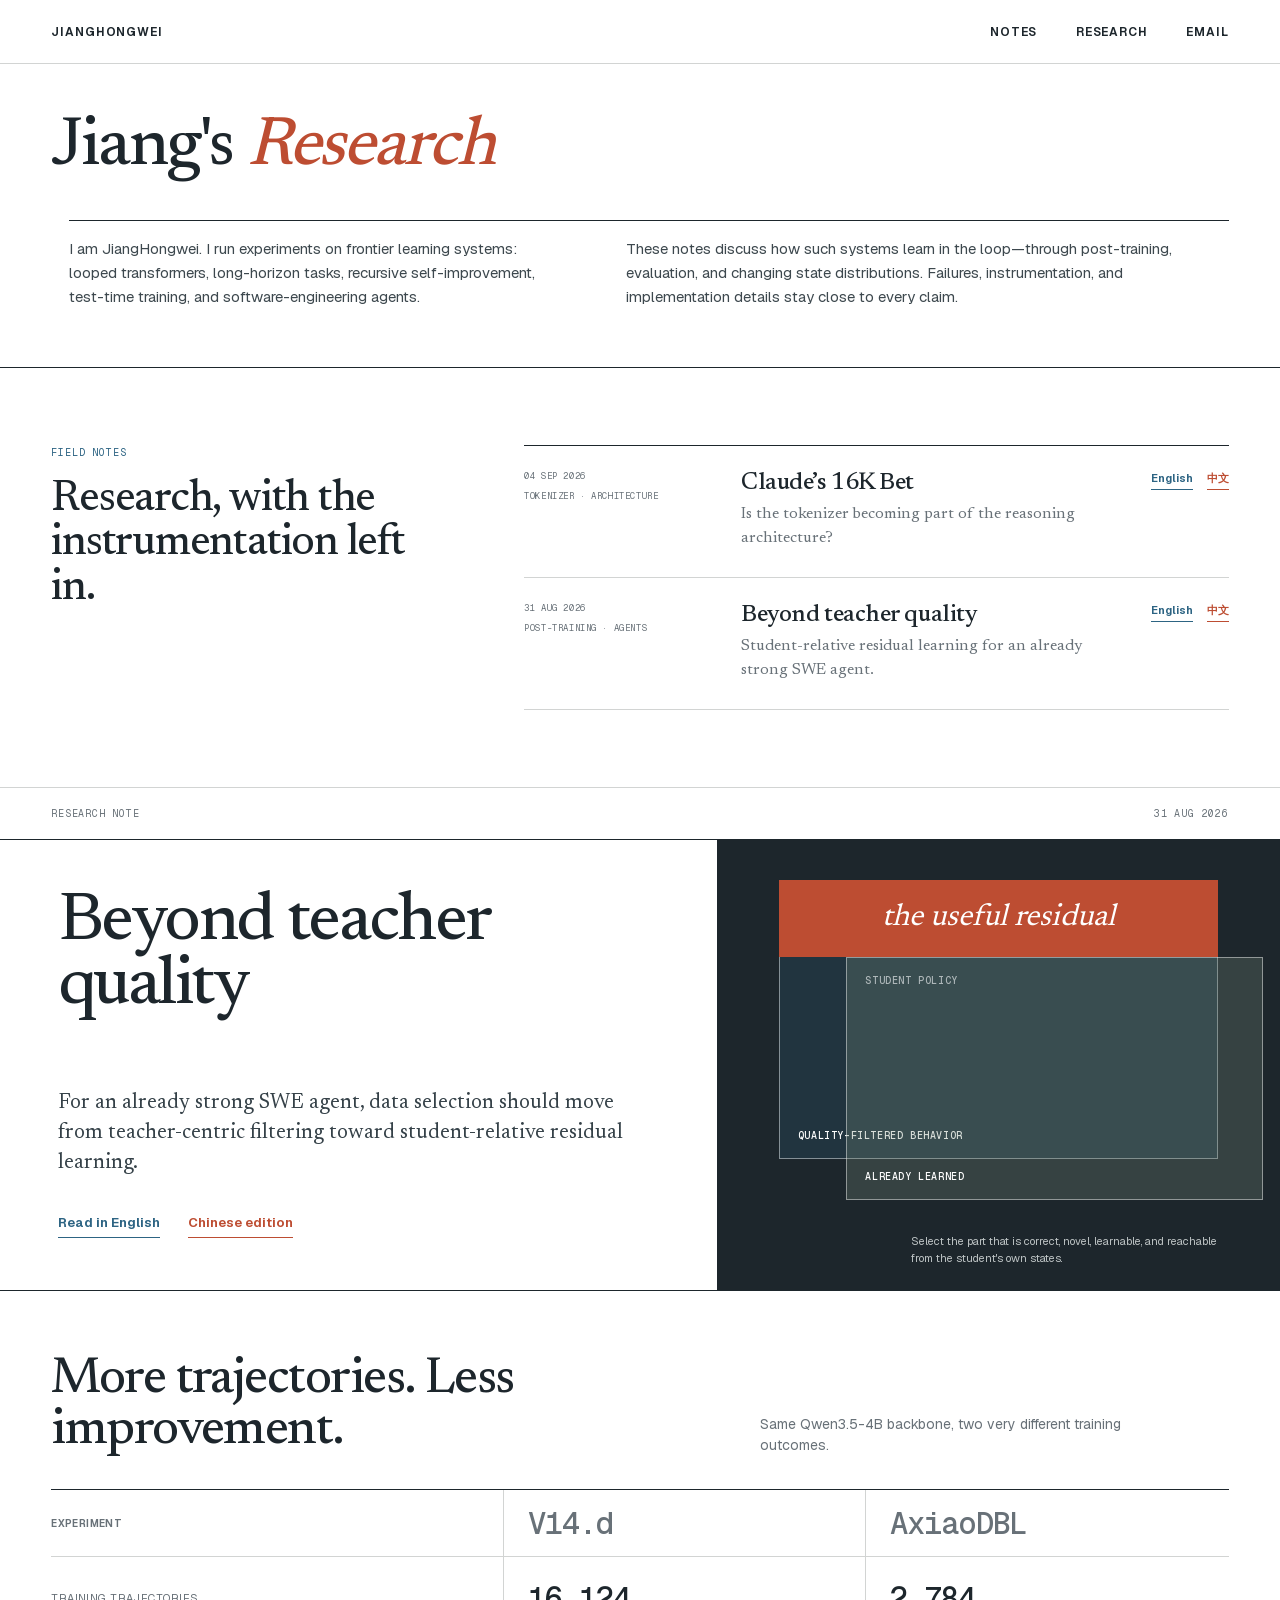
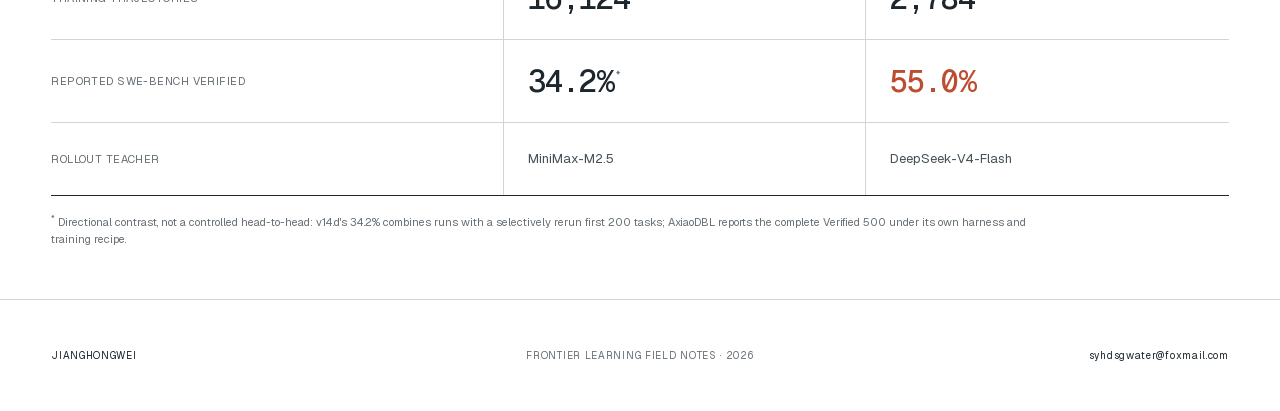
==== commit 42fd9fa2: "Publish Claude 16K tokenizer note" ====
--- a/index.html
+++ b/index.html
@@ -1,4 +1,4 @@
-<!DOCTYPE html><html lang="en"><head><meta charSet="utf-8"/><meta name="viewport" content="width=device-width, initial-scale=1"/><link rel="stylesheet" href="/_next/static/css/index.KJvypbIn.css" data-rsc-css-href="/_next/static/css/index.KJvypbIn.css" data-precedence="vite-rsc/importer-resources"/><title>JiangHongwei — Frontier Learning Field Notes</title><meta name="description" content="Research notes on looped transformers, long-horizon tasks, recursive self-improvement, test-time training, and software-engineering agents."/><meta name="author" content="JiangHongwei"/><link rel="author" href="mailto:syhdsgwater@foxmail.com"/><meta property="og:title" content="JiangHongwei — Frontier Learning Field Notes"/><meta property="og:description" content="Experiments on frontier learning systems and software-engineering agents."/><meta property="og:type" content="website"/><meta name="twitter:card" content="summary"/><meta name="twitter:title" content="JiangHongwei — Frontier Learning Field Notes"/><meta name="twitter:description" content="Experiments on frontier learning systems and software-engineering agents."/><link rel="icon" href="/icon.svg?9ac85f8052597596" sizes="any" type="image/svg+xml"/><link rel="canonical" href="https://syhdsgwater.github.io"/>
+<!DOCTYPE html><html lang="en"><head><meta charSet="utf-8"/><meta name="viewport" content="width=device-width, initial-scale=1"/><link rel="stylesheet" href="/_next/static/css/index.Cn-yDsvs.css" data-rsc-css-href="/_next/static/css/index.Cn-yDsvs.css" data-precedence="vite-rsc/importer-resources"/><title>JiangHongwei — Frontier Learning Field Notes</title><meta name="description" content="Research notes on looped transformers, long-horizon tasks, recursive self-improvement, test-time training, and software-engineering agents."/><meta name="author" content="JiangHongwei"/><link rel="author" href="mailto:syhdsgwater@foxmail.com"/><meta property="og:title" content="JiangHongwei — Frontier Learning Field Notes"/><meta property="og:description" content="Experiments on frontier learning systems and software-engineering agents."/><meta property="og:type" content="website"/><meta name="twitter:card" content="summary"/><meta name="twitter:title" content="JiangHongwei — Frontier Learning Field Notes"/><meta name="twitter:description" content="Experiments on frontier learning systems and software-engineering agents."/><link rel="icon" href="/icon.svg?9ac85f8052597596" sizes="any" type="image/svg+xml"/><link rel="canonical" href="https://syhdsgwater.github.io"/>
 <link rel="preload" href="/_next/static/_vinext_fonts/geist-8ac0455e797f/geist-98bbbccb.woff2" as="font" type="font/woff2" crossorigin />
 <link rel="preload" href="/_next/static/_vinext_fonts/geist-mono-00e989178794/geist-mono-013b2f2f.woff2" as="font" type="font/woff2" crossorigin />
 <link rel="preload" href="/_next/static/_vinext_fonts/newsreader-94c054835b7e/newsreader-2415edd0.woff2" as="font" type="font/woff2" crossorigin />
@@ -170,4 +170,4 @@
 
 .__variable_newsreader_1ia8sbx { --font-serif: 'Newsreader', 'Newsreader Fallback'; }
 </style>
-</head><body class="__variable_geist_1x7d0xu __variable_geist_mono_0f4jdpq __variable_newsreader_1ia8sbx"><main id="top"><header class="site-header home-header"><a class="brand" href="#top" aria-label="JiangHongwei home"><span>JiangHongwei</span></a><nav aria-label="Primary navigation"><a href="#notes">Notes</a><a href="#research">Research</a><a href="mailto:syhdsgwater@foxmail.com">Email</a></nav></header><section class="home-intro" id="research" aria-labelledby="home-title"><h1 id="home-title">Jiang&#x27;s <em>Research</em></h1><div class="home-intro-copy"><p>I am JiangHongwei. I run experiments on frontier learning systems: looped transformers, long-horizon tasks, recursive self-improvement, test-time training, and software-engineering agents.</p><p>These notes discuss how such systems learn in the loop—through post-training, evaluation, and changing state distributions. Failures, instrumentation, and implementation details stay close to every claim.</p></div></section><section class="latest-note" id="notes" aria-labelledby="latest-title"><div class="note-index"><span>Research note</span><span>31 Aug 2026</span></div><div class="latest-grid"><div class="latest-copy"><h2 id="latest-title">Beyond teacher quality</h2><p class="latest-deck">For an already strong SWE agent, data selection should move from teacher-centric filtering toward student-relative residual learning.</p><div class="read-actions"><a href="/en/notes/student-relative-residual-learning" lang="en">Read in English</a><a href="/zh/notes/student-relative-residual-learning" lang="zh-CN">Chinese edition</a></div></div><figure class="residual-diagram" aria-labelledby="diagram-caption"><div class="policy policy-teacher"><span>teacher policy</span><b>quality-filtered behavior</b></div><div class="policy policy-student"><span>student policy</span><b>already learned</b></div><div class="residual-band"><span>the useful residual</span></div><figcaption id="diagram-caption">Select the part that is correct, novel, learnable, and reachable from the student&#x27;s own states.</figcaption></figure></div><div class="benchmark-contrast" aria-labelledby="contrast-title"><div class="contrast-intro"><h3 id="contrast-title">More trajectories. Less improvement.</h3><p>Same Qwen3.5-4B backbone, two very different training outcomes.</p></div><div class="contrast-table" role="table" aria-label="SFT v14.d and AxiaoDBL comparison"><div class="contrast-row contrast-head" role="row"><span role="columnheader">Experiment</span><strong role="columnheader">V14.d</strong><strong role="columnheader">AxiaoDBL</strong></div><div class="contrast-row" role="row"><span role="rowheader">Training trajectories</span><strong role="cell">16,124</strong><strong role="cell">2,784</strong></div><div class="contrast-row score-row" role="row"><span role="rowheader">Reported SWE-bench Verified</span><strong role="cell">34.2%<sup>*</sup></strong><strong role="cell">55.0%</strong></div><div class="contrast-row teacher-row" role="row"><span role="rowheader">Rollout teacher</span><span role="cell">MiniMax-M2.5</span><span role="cell">DeepSeek-V4-Flash</span></div></div><p class="contrast-note"><sup>*</sup> Directional contrast, not a controlled head-to-head: v14.d&#x27;s 34.2% combines runs with a selectively rerun first 200 tasks; AxiaoDBL reports the complete Verified 500 under its own harness and training recipe.</p></div></section><footer class="site-footer"><a class="brand" href="#top"><span>JiangHongwei</span></a><p>Frontier learning field notes · 2026</p><a href="mailto:syhdsgwater@foxmail.com">syhdsgwater@foxmail.com</a></footer></main></body></html>+</head><body class="__variable_geist_1x7d0xu __variable_geist_mono_0f4jdpq __variable_newsreader_1ia8sbx"><main id="top"><header class="site-header home-header"><a class="brand" href="#top" aria-label="JiangHongwei home"><span>JiangHongwei</span></a><nav aria-label="Primary navigation"><a href="#notes">Notes</a><a href="#research">Research</a><a href="mailto:syhdsgwater@foxmail.com">Email</a></nav></header><section class="home-intro" id="research" aria-labelledby="home-title"><h1 id="home-title">Jiang&#x27;s <em>Research</em></h1><div class="home-intro-copy"><p>I am JiangHongwei. I run experiments on frontier learning systems: looped transformers, long-horizon tasks, recursive self-improvement, test-time training, and software-engineering agents.</p><p>These notes discuss how such systems learn in the loop—through post-training, evaluation, and changing state distributions. Failures, instrumentation, and implementation details stay close to every claim.</p></div></section><section class="notes-directory" id="notes" aria-labelledby="notes-title"><div class="notes-directory-heading"><p>Field notes</p><h2 id="notes-title">Research, with the instrumentation left in.</h2></div><ol class="notes-list"><li><div class="notes-list-meta"><time dateTime="2026-09-04">04 Sep 2026</time><span>Tokenizer · architecture</span></div><div class="notes-list-copy"><h3>Claude’s 16K Bet</h3><p>Is the tokenizer becoming part of the reasoning architecture?</p></div><div class="notes-list-actions"><a href="/en/notes/claude-16k-tokenizer-reasoning-architecture" lang="en">English</a><a href="/zh/notes/claude-16k-tokenizer-reasoning-architecture" lang="zh-CN">中文</a></div></li><li><div class="notes-list-meta"><time dateTime="2026-08-31">31 Aug 2026</time><span>Post-training · agents</span></div><div class="notes-list-copy"><h3>Beyond teacher quality</h3><p>Student-relative residual learning for an already strong SWE agent.</p></div><div class="notes-list-actions"><a href="/en/notes/student-relative-residual-learning" lang="en">English</a><a href="/zh/notes/student-relative-residual-learning" lang="zh-CN">中文</a></div></li></ol></section><section class="latest-note" aria-labelledby="latest-title"><div class="note-index"><span>Research note</span><span>31 Aug 2026</span></div><div class="latest-grid"><div class="latest-copy"><h2 id="latest-title">Beyond teacher quality</h2><p class="latest-deck">For an already strong SWE agent, data selection should move from teacher-centric filtering toward student-relative residual learning.</p><div class="read-actions"><a href="/en/notes/student-relative-residual-learning" lang="en">Read in English</a><a href="/zh/notes/student-relative-residual-learning" lang="zh-CN">Chinese edition</a></div></div><figure class="residual-diagram" aria-labelledby="diagram-caption"><div class="policy policy-teacher"><span>teacher policy</span><b>quality-filtered behavior</b></div><div class="policy policy-student"><span>student policy</span><b>already learned</b></div><div class="residual-band"><span>the useful residual</span></div><figcaption id="diagram-caption">Select the part that is correct, novel, learnable, and reachable from the student&#x27;s own states.</figcaption></figure></div><div class="benchmark-contrast" aria-labelledby="contrast-title"><div class="contrast-intro"><h3 id="contrast-title">More trajectories. Less improvement.</h3><p>Same Qwen3.5-4B backbone, two very different training outcomes.</p></div><div class="contrast-table" role="table" aria-label="SFT v14.d and AxiaoDBL comparison"><div class="contrast-row contrast-head" role="row"><span role="columnheader">Experiment</span><strong role="columnheader">V14.d</strong><strong role="columnheader">AxiaoDBL</strong></div><div class="contrast-row" role="row"><span role="rowheader">Training trajectories</span><strong role="cell">16,124</strong><strong role="cell">2,784</strong></div><div class="contrast-row score-row" role="row"><span role="rowheader">Reported SWE-bench Verified</span><strong role="cell">34.2%<sup>*</sup></strong><strong role="cell">55.0%</strong></div><div class="contrast-row teacher-row" role="row"><span role="rowheader">Rollout teacher</span><span role="cell">MiniMax-M2.5</span><span role="cell">DeepSeek-V4-Flash</span></div></div><p class="contrast-note"><sup>*</sup> Directional contrast, not a controlled head-to-head: v14.d&#x27;s 34.2% combines runs with a selectively rerun first 200 tasks; AxiaoDBL reports the complete Verified 500 under its own harness and training recipe.</p></div></section><footer class="site-footer"><a class="brand" href="#top"><span>JiangHongwei</span></a><p>Frontier learning field notes · 2026</p><a href="mailto:syhdsgwater@foxmail.com">syhdsgwater@foxmail.com</a></footer></main></body></html>
--- a/_next/static/css/index.Cn-yDsvs.css
+++ b/_next/static/css/index.Cn-yDsvs.css
@@ -0,0 +1 @@
+@font-face{font-display:block;font-family:KaTeX_AMS;font-style:normal;font-weight:400;src:url(/_next/static/media/KaTeX_AMS-Regular.BQhdFMY1.woff2)format("woff2"),url(/_next/static/media/KaTeX_AMS-Regular.DMm9YOAa.woff)format("woff"),url(/_next/static/media/KaTeX_AMS-Regular.DRggAlZN.ttf)format("truetype")}@font-face{font-display:block;font-family:KaTeX_Caligraphic;font-style:normal;font-weight:700;src:url(/_next/static/media/KaTeX_Caligraphic-Bold.Dq_IR9rO.woff2)format("woff2"),url(/_next/static/media/KaTeX_Caligraphic-Bold.BEiXGLvX.woff)format("woff"),url(/_next/static/media/KaTeX_Caligraphic-Bold.ATXxdsX0.ttf)format("truetype")}@font-face{font-display:block;font-family:KaTeX_Caligraphic;font-style:normal;font-weight:400;src:url(/_next/static/media/KaTeX_Caligraphic-Regular.Di6jR-x-.woff2)format("woff2"),url(/_next/static/media/KaTeX_Caligraphic-Regular.CTRA-rTL.woff)format("woff"),url(/_next/static/media/KaTeX_Caligraphic-Regular.wX97UBjC.ttf)format("truetype")}@font-face{font-display:block;font-family:KaTeX_Fraktur;font-style:normal;font-weight:700;src:url(/_next/static/media/KaTeX_Fraktur-Bold.CL6g_b3V.woff2)format("woff2"),url(/_next/static/media/KaTeX_Fraktur-Bold.BsDP51OF.woff)format("woff"),url(/_next/static/media/KaTeX_Fraktur-Bold.BdnERNNW.ttf)format("truetype")}@font-face{font-display:block;font-family:KaTeX_Fraktur;font-style:normal;font-weight:400;src:url(/_next/static/media/KaTeX_Fraktur-Regular.CTYiF6lA.woff2)format("woff2"),url(/_next/static/media/KaTeX_Fraktur-Regular.Dxdc4cR9.woff)format("woff"),url(/_next/static/media/KaTeX_Fraktur-Regular.CB_wures.ttf)format("truetype")}@font-face{font-display:block;font-family:KaTeX_Main;font-style:normal;font-weight:700;src:url(/_next/static/media/KaTeX_Main-Bold.Cx986IdX.woff2)format("woff2"),url(/_next/static/media/KaTeX_Main-Bold.Jm3AIy58.woff)format("woff"),url(/_next/static/media/KaTeX_Main-Bold.waoOVXN0.ttf)format("truetype")}@font-face{font-display:block;font-family:KaTeX_Main;font-style:italic;font-weight:700;src:url(/_next/static/media/KaTeX_Main-BoldItalic.DxDJ3AOS.woff2)format("woff2"),url(/_next/static/media/KaTeX_Main-BoldItalic.SpSLRI95.woff)format("woff"),url(/_next/static/media/KaTeX_Main-BoldItalic.DzxPMmG6.ttf)format("truetype")}@font-face{font-display:block;font-family:KaTeX_Main;font-style:italic;font-weight:400;src:url(/_next/static/media/KaTeX_Main-Italic.NWA7e6Wa.woff2)format("woff2"),url(/_next/static/media/KaTeX_Main-Italic.BMLOBm91.woff)format("woff"),url(/_next/static/media/KaTeX_Main-Italic.3WenGoN9.ttf)format("truetype")}@font-face{font-display:block;font-family:KaTeX_Main;font-style:normal;font-weight:400;src:url(/_next/static/media/KaTeX_Main-Regular.B22Nviop.woff2)format("woff2"),url(/_next/static/media/KaTeX_Main-Regular.Dr94JaBh.woff)format("woff"),url(/_next/static/media/KaTeX_Main-Regular.ypZvNtVU.ttf)format("truetype")}@font-face{font-display:block;font-family:KaTeX_Math;font-style:italic;font-weight:700;src:url(/_next/static/media/KaTeX_Math-BoldItalic.CZnvNsCZ.woff2)format("woff2"),url(/_next/static/media/KaTeX_Math-BoldItalic.iY-2wyZ7.woff)format("woff"),url(/_next/static/media/KaTeX_Math-BoldItalic.B3XSjfu4.ttf)format("truetype")}@font-face{font-display:block;font-family:KaTeX_Math;font-style:italic;font-weight:400;src:url(/_next/static/media/KaTeX_Math-Italic.t53AETM-.woff2)format("woff2"),url(/_next/static/media/KaTeX_Math-Italic.DA0__PXp.woff)format("woff"),url(/_next/static/media/KaTeX_Math-Italic.flOr_0UB.ttf)format("truetype")}@font-face{font-display:block;font-family:KaTeX_SansSerif;font-style:normal;font-weight:700;src:url(/_next/static/media/KaTeX_SansSerif-Bold.D1sUS0GD.woff2)format("woff2"),url(/_next/static/media/KaTeX_SansSerif-Bold.DbIhKOiC.woff)format("woff"),url(/_next/static/media/KaTeX_SansSerif-Bold.CFMepnvq.ttf)format("truetype")}@font-face{font-display:block;font-family:KaTeX_SansSerif;font-style:italic;font-weight:400;src:url(/_next/static/media/KaTeX_SansSerif-Italic.C3H0VqGB.woff2)format("woff2"),url(/_next/static/media/KaTeX_SansSerif-Italic.DN2j7dab.woff)format("woff"),url(/_next/static/media/KaTeX_SansSerif-Italic.YYjJ1zSn.ttf)format("truetype")}@font-face{font-display:block;font-family:KaTeX_SansSerif;font-style:normal;font-weight:400;src:url(/_next/static/media/KaTeX_SansSerif-Regular.DDBCnlJ7.woff2)format("woff2"),url(/_next/static/media/KaTeX_SansSerif-Regular.CS6fqUqJ.woff)format("woff"),url(/_next/static/media/KaTeX_SansSerif-Regular.BNo7hRIc.ttf)format("truetype")}@font-face{font-display:block;font-family:KaTeX_Script;font-style:normal;font-weight:400;src:url(/_next/static/media/KaTeX_Script-Regular.D3wIWfF6.woff2)format("woff2"),url(/_next/static/media/KaTeX_Script-Regular.D5yQViql.woff)format("woff"),url(/_next/static/media/KaTeX_Script-Regular.C5JkGWo-.ttf)format("truetype")}@font-face{font-display:block;font-family:KaTeX_Size1;font-style:normal;font-weight:400;src:url(/_next/static/media/KaTeX_Size1-Regular.mCD8mA8B.woff2)format("woff2"),url(/_next/static/media/KaTeX_Size1-Regular.C195tn64.woff)format("woff"),url(/_next/static/media/KaTeX_Size1-Regular.Dbsnue_I.ttf)format("truetype")}@font-face{font-display:block;font-family:KaTeX_Size2;font-style:normal;font-weight:400;src:url(/_next/static/media/KaTeX_Size2-Regular.Dy4dx90m.woff2)format("woff2"),url(/_next/static/media/KaTeX_Size2-Regular.oD1tc_U0.woff)format("woff"),url(/_next/static/media/KaTeX_Size2-Regular.B7gKUWhC.ttf)format("truetype")}@font-face{font-display:block;font-family:KaTeX_Size3;font-style:normal;font-weight:400;src:url([data-uri])format("woff2"),url(/_next/static/media/KaTeX_Size3-Regular.CTq5MqoE.woff)format("woff"),url(/_next/static/media/KaTeX_Size3-Regular.DgpXs0kz.ttf)format("truetype")}@font-face{font-display:block;font-family:KaTeX_Size4;font-style:normal;font-weight:400;src:url(/_next/static/media/KaTeX_Size4-Regular.Dl5lxZxV.woff2)format("woff2"),url(/_next/static/media/KaTeX_Size4-Regular.BF-4gkZK.woff)format("woff"),url(/_next/static/media/KaTeX_Size4-Regular.DWFBv043.ttf)format("truetype")}@font-face{font-display:block;font-family:KaTeX_Typewriter;font-style:normal;font-weight:400;src:url(/_next/static/media/KaTeX_Typewriter-Regular.CO6r4hn1.woff2)format("woff2"),url(/_next/static/media/KaTeX_Typewriter-Regular.C0xS9mPB.woff)format("woff"),url(/_next/static/media/KaTeX_Typewriter-Regular.D3Ib7_Hf.ttf)format("truetype")}.katex{text-indent:0;text-rendering:auto;font:1.21em/1.2 KaTeX_Main,Times New Roman,serif;position:relative}.katex *{border-color:currentColor;-ms-high-contrast-adjust:none!important}.katex .katex-version:after{content:"0.18.4"}.katex .katex-mathml{clip-path:inset(50%);border:0;width:1px;height:1px;padding:0;position:absolute;overflow:hidden}.katex .katex-html>.katex-newline{display:block}.katex .katex-base{white-space:nowrap;width:min-content;position:relative}.katex .katex-base,.katex .katex-strut{display:inline-block}.katex .textbf{font-weight:700}.katex .textit{font-style:italic}.katex .textrm{font-family:KaTeX_Main}.katex .textsf{font-family:KaTeX_SansSerif}.katex .texttt{font-family:KaTeX_Typewriter}.katex .mathnormal{font-family:KaTeX_Math;font-style:italic}.katex .mathit{font-family:KaTeX_Main;font-style:italic}.katex .mathrm{font-style:normal}.katex .mathbf{font-family:KaTeX_Main;font-weight:700}.katex .boldsymbol{font-family:KaTeX_Math;font-style:italic;font-weight:700}.katex .amsrm,.katex .mathbb,.katex .textbb{font-family:KaTeX_AMS}.katex .mathcal{font-family:KaTeX_Caligraphic}.katex .mathfrak,.katex .textfrak{font-family:KaTeX_Fraktur}.katex .mathboldfrak,.katex .textboldfrak{font-family:KaTeX_Fraktur;font-weight:700}.katex .mathtt{font-family:KaTeX_Typewriter}.katex .mathscr,.katex .textscr{font-family:KaTeX_Script}.katex .mathsf,.katex .textsf{font-family:KaTeX_SansSerif}.katex .mathboldsf,.katex .textboldsf{font-family:KaTeX_SansSerif;font-weight:700}.katex .mathitsf,.katex .mathsfit,.katex .textitsf{font-family:KaTeX_SansSerif;font-style:italic}.katex .mainrm{font-family:KaTeX_Main;font-style:normal}.katex .vlist-t{border-collapse:collapse;table-layout:fixed;display:inline-table}.katex .vlist-r{display:table-row}.katex .vlist{vertical-align:bottom;display:table-cell;position:relative}.katex .vlist>span{height:0;display:block;position:relative}.katex .vlist>span>span{display:inline-block}.katex .vlist>span>.pstrut{width:0;overflow:hidden}.katex .vlist-t2{margin-right:-2px}.katex .vlist-s{vertical-align:bottom;width:2px;min-width:2px;font-size:1px;display:table-cell}.katex .katex-vbox{flex-direction:column;align-items:baseline;display:inline-flex}.katex .katex-thinbox{flex-direction:row;width:0;max-width:0;display:inline-flex}.katex .msupsub{text-align:left}.katex .mfrac>span>span{text-align:center}.katex .mfrac .frac-line{border-bottom-style:solid;width:100%;display:inline-block}.katex .katex-hdashline,.katex .katex-hline,.katex .katex-overline .overline-line,.katex .katex-rule,.katex .katex-underline .underline-line,.katex .mfrac .frac-line{min-height:1px}.katex .mspace{display:inline-block}.katex .katex-smash{line-height:0;display:inline}.katex .clap,.katex .llap,.katex .rlap{width:0;position:relative}.katex .clap>.katex-inner,.katex .llap>.katex-inner,.katex .rlap>.katex-inner{position:absolute}.katex .clap>.katex-fix,.katex .llap>.katex-fix,.katex .rlap>.katex-fix{display:inline-block}.katex .llap>.katex-inner{right:0}.katex .clap>.katex-inner,.katex .rlap>.katex-inner{left:0}.katex .clap>.katex-inner>span{margin-left:-50%;margin-right:50%}.katex .katex-rule{border:0 solid;display:inline-block;position:relative}.katex .katex-hline,.katex .katex-overline .overline-line,.katex .katex-underline .underline-line{border-bottom-style:solid;width:100%;display:inline-block}.katex .katex-hdashline{border-bottom-style:dashed;width:100%;display:inline-block}.katex .sqrt>.katex-root{margin-left:.277778em;margin-right:-.555556em}.katex .fontsize-ensurer.reset-size1.size1,.katex .katex-sizing.reset-size1.size1{font-size:1em}.katex .fontsize-ensurer.reset-size1.size2,.katex .katex-sizing.reset-size1.size2{font-size:1.2em}.katex .fontsize-ensurer.reset-size1.size3,.katex .katex-sizing.reset-size1.size3{font-size:1.4em}.katex .fontsize-ensurer.reset-size1.size4,.katex .katex-sizing.reset-size1.size4{font-size:1.6em}.katex .fontsize-ensurer.reset-size1.size5,.katex .katex-sizing.reset-size1.size5{font-size:1.8em}.katex .fontsize-ensurer.reset-size1.size6,.katex .katex-sizing.reset-size1.size6{font-size:2em}.katex .fontsize-ensurer.reset-size1.size7,.katex .katex-sizing.reset-size1.size7{font-size:2.4em}.katex .fontsize-ensurer.reset-size1.size8,.katex .katex-sizing.reset-size1.size8{font-size:2.88em}.katex .fontsize-ensurer.reset-size1.size9,.katex .katex-sizing.reset-size1.size9{font-size:3.456em}.katex .fontsize-ensurer.reset-size1.size10,.katex .katex-sizing.reset-size1.size10{font-size:4.148em}.katex .fontsize-ensurer.reset-size1.size11,.katex .katex-sizing.reset-size1.size11{font-size:4.976em}.katex .fontsize-ensurer.reset-size2.size1,.katex .katex-sizing.reset-size2.size1{font-size:.833333em}.katex .fontsize-ensurer.reset-size2.size2,.katex .katex-sizing.reset-size2.size2{font-size:1em}.katex .fontsize-ensurer.reset-size2.size3,.katex .katex-sizing.reset-size2.size3{font-size:1.16667em}.katex .fontsize-ensurer.reset-size2.size4,.katex .katex-sizing.reset-size2.size4{font-size:1.33333em}.katex .fontsize-ensurer.reset-size2.size5,.katex .katex-sizing.reset-size2.size5{font-size:1.5em}.katex .fontsize-ensurer.reset-size2.size6,.katex .katex-sizing.reset-size2.size6{font-size:1.66667em}.katex .fontsize-ensurer.reset-size2.size7,.katex .katex-sizing.reset-size2.size7{font-size:2em}.katex .fontsize-ensurer.reset-size2.size8,.katex .katex-sizing.reset-size2.size8{font-size:2.4em}.katex .fontsize-ensurer.reset-size2.size9,.katex .katex-sizing.reset-size2.size9{font-size:2.88em}.katex .fontsize-ensurer.reset-size2.size10,.katex .katex-sizing.reset-size2.size10{font-size:3.45667em}.katex .fontsize-ensurer.reset-size2.size11,.katex .katex-sizing.reset-size2.size11{font-size:4.14667em}.katex .fontsize-ensurer.reset-size3.size1,.katex .katex-sizing.reset-size3.size1{font-size:.714286em}.katex .fontsize-ensurer.reset-size3.size2,.katex .katex-sizing.reset-size3.size2{font-size:.857143em}.katex .fontsize-ensurer.reset-size3.size3,.katex .katex-sizing.reset-size3.size3{font-size:1em}.katex .fontsize-ensurer.reset-size3.size4,.katex .katex-sizing.reset-size3.size4{font-size:1.14286em}.katex .fontsize-ensurer.reset-size3.size5,.katex .katex-sizing.reset-size3.size5{font-size:1.28571em}.katex .fontsize-ensurer.reset-size3.size6,.katex .katex-sizing.reset-size3.size6{font-size:1.42857em}.katex .fontsize-ensurer.reset-size3.size7,.katex .katex-sizing.reset-size3.size7{font-size:1.71429em}.katex .fontsize-ensurer.reset-size3.size8,.katex .katex-sizing.reset-size3.size8{font-size:2.05714em}.katex .fontsize-ensurer.reset-size3.size9,.katex .katex-sizing.reset-size3.size9{font-size:2.46857em}.katex .fontsize-ensurer.reset-size3.size10,.katex .katex-sizing.reset-size3.size10{font-size:2.96286em}.katex .fontsize-ensurer.reset-size3.size11,.katex .katex-sizing.reset-size3.size11{font-size:3.55429em}.katex .fontsize-ensurer.reset-size4.size1,.katex .katex-sizing.reset-size4.size1{font-size:.625em}.katex .fontsize-ensurer.reset-size4.size2,.katex .katex-sizing.reset-size4.size2{font-size:.75em}.katex .fontsize-ensurer.reset-size4.size3,.katex .katex-sizing.reset-size4.size3{font-size:.875em}.katex .fontsize-ensurer.reset-size4.size4,.katex .katex-sizing.reset-size4.size4{font-size:1em}.katex .fontsize-ensurer.reset-size4.size5,.katex .katex-sizing.reset-size4.size5{font-size:1.125em}.katex .fontsize-ensurer.reset-size4.size6,.katex .katex-sizing.reset-size4.size6{font-size:1.25em}.katex .fontsize-ensurer.reset-size4.size7,.katex .katex-sizing.reset-size4.size7{font-size:1.5em}.katex .fontsize-ensurer.reset-size4.size8,.katex .katex-sizing.reset-size4.size8{font-size:1.8em}.katex .fontsize-ensurer.reset-size4.size9,.katex .katex-sizing.reset-size4.size9{font-size:2.16em}.katex .fontsize-ensurer.reset-size4.size10,.katex .katex-sizing.reset-size4.size10{font-size:2.5925em}.katex .fontsize-ensurer.reset-size4.size11,.katex .katex-sizing.reset-size4.size11{font-size:3.11em}.katex .fontsize-ensurer.reset-size5.size1,.katex .katex-sizing.reset-size5.size1{font-size:.555556em}.katex .fontsize-ensurer.reset-size5.size2,.katex .katex-sizing.reset-size5.size2{font-size:.666667em}.katex .fontsize-ensurer.reset-size5.size3,.katex .katex-sizing.reset-size5.size3{font-size:.777778em}.katex .fontsize-ensurer.reset-size5.size4,.katex .katex-sizing.reset-size5.size4{font-size:.888889em}.katex .fontsize-ensurer.reset-size5.size5,.katex .katex-sizing.reset-size5.size5{font-size:1em}.katex .fontsize-ensurer.reset-size5.size6,.katex .katex-sizing.reset-size5.size6{font-size:1.11111em}.katex .fontsize-ensurer.reset-size5.size7,.katex .katex-sizing.reset-size5.size7{font-size:1.33333em}.katex .fontsize-ensurer.reset-size5.size8,.katex .katex-sizing.reset-size5.size8{font-size:1.6em}.katex .fontsize-ensurer.reset-size5.size9,.katex .katex-sizing.reset-size5.size9{font-size:1.92em}.katex .fontsize-ensurer.reset-size5.size10,.katex .katex-sizing.reset-size5.size10{font-size:2.30444em}.katex .fontsize-ensurer.reset-size5.size11,.katex .katex-sizing.reset-size5.size11{font-size:2.76444em}.katex .fontsize-ensurer.reset-size6.size1,.katex .katex-sizing.reset-size6.size1{font-size:.5em}.katex .fontsize-ensurer.reset-size6.size2,.katex .katex-sizing.reset-size6.size2{font-size:.6em}.katex .fontsize-ensurer.reset-size6.size3,.katex .katex-sizing.reset-size6.size3{font-size:.7em}.katex .fontsize-ensurer.reset-size6.size4,.katex .katex-sizing.reset-size6.size4{font-size:.8em}.katex .fontsize-ensurer.reset-size6.size5,.katex .katex-sizing.reset-size6.size5{font-size:.9em}.katex .fontsize-ensurer.reset-size6.size6,.katex .katex-sizing.reset-size6.size6{font-size:1em}.katex .fontsize-ensurer.reset-size6.size7,.katex .katex-sizing.reset-size6.size7{font-size:1.2em}.katex .fontsize-ensurer.reset-size6.size8,.katex .katex-sizing.reset-size6.size8{font-size:1.44em}.katex .fontsize-ensurer.reset-size6.size9,.katex .katex-sizing.reset-size6.size9{font-size:1.728em}.katex .fontsize-ensurer.reset-size6.size10,.katex .katex-sizing.reset-size6.size10{font-size:2.074em}.katex .fontsize-ensurer.reset-size6.size11,.katex .katex-sizing.reset-size6.size11{font-size:2.488em}.katex .fontsize-ensurer.reset-size7.size1,.katex .katex-sizing.reset-size7.size1{font-size:.416667em}.katex .fontsize-ensurer.reset-size7.size2,.katex .katex-sizing.reset-size7.size2{font-size:.5em}.katex .fontsize-ensurer.reset-size7.size3,.katex .katex-sizing.reset-size7.size3{font-size:.583333em}.katex .fontsize-ensurer.reset-size7.size4,.katex .katex-sizing.reset-size7.size4{font-size:.666667em}.katex .fontsize-ensurer.reset-size7.size5,.katex .katex-sizing.reset-size7.size5{font-size:.75em}.katex .fontsize-ensurer.reset-size7.size6,.katex .katex-sizing.reset-size7.size6{font-size:.833333em}.katex .fontsize-ensurer.reset-size7.size7,.katex .katex-sizing.reset-size7.size7{font-size:1em}.katex .fontsize-ensurer.reset-size7.size8,.katex .katex-sizing.reset-size7.size8{font-size:1.2em}.katex .fontsize-ensurer.reset-size7.size9,.katex .katex-sizing.reset-size7.size9{font-size:1.44em}.katex .fontsize-ensurer.reset-size7.size10,.katex .katex-sizing.reset-size7.size10{font-size:1.72833em}.katex .fontsize-ensurer.reset-size7.size11,.katex .katex-sizing.reset-size7.size11{font-size:2.07333em}.katex .fontsize-ensurer.reset-size8.size1,.katex .katex-sizing.reset-size8.size1{font-size:.347222em}.katex .fontsize-ensurer.reset-size8.size2,.katex .katex-sizing.reset-size8.size2{font-size:.416667em}.katex .fontsize-ensurer.reset-size8.size3,.katex .katex-sizing.reset-size8.size3{font-size:.486111em}.katex .fontsize-ensurer.reset-size8.size4,.katex .katex-sizing.reset-size8.size4{font-size:.555556em}.katex .fontsize-ensurer.reset-size8.size5,.katex .katex-sizing.reset-size8.size5{font-size:.625em}.katex .fontsize-ensurer.reset-size8.size6,.katex .katex-sizing.reset-size8.size6{font-size:.694444em}.katex .fontsize-ensurer.reset-size8.size7,.katex .katex-sizing.reset-size8.size7{font-size:.833333em}.katex .fontsize-ensurer.reset-size8.size8,.katex .katex-sizing.reset-size8.size8{font-size:1em}.katex .fontsize-ensurer.reset-size8.size9,.katex .katex-sizing.reset-size8.size9{font-size:1.2em}.katex .fontsize-ensurer.reset-size8.size10,.katex .katex-sizing.reset-size8.size10{font-size:1.44028em}.katex .fontsize-ensurer.reset-size8.size11,.katex .katex-sizing.reset-size8.size11{font-size:1.72778em}.katex .fontsize-ensurer.reset-size9.size1,.katex .katex-sizing.reset-size9.size1{font-size:.289352em}.katex .fontsize-ensurer.reset-size9.size2,.katex .katex-sizing.reset-size9.size2{font-size:.347222em}.katex .fontsize-ensurer.reset-size9.size3,.katex .katex-sizing.reset-size9.size3{font-size:.405093em}.katex .fontsize-ensurer.reset-size9.size4,.katex .katex-sizing.reset-size9.size4{font-size:.462963em}.katex .fontsize-ensurer.reset-size9.size5,.katex .katex-sizing.reset-size9.size5{font-size:.520833em}.katex .fontsize-ensurer.reset-size9.size6,.katex .katex-sizing.reset-size9.size6{font-size:.578704em}.katex .fontsize-ensurer.reset-size9.size7,.katex .katex-sizing.reset-size9.size7{font-size:.694444em}.katex .fontsize-ensurer.reset-size9.size8,.katex .katex-sizing.reset-size9.size8{font-size:.833333em}.katex .fontsize-ensurer.reset-size9.size9,.katex .katex-sizing.reset-size9.size9{font-size:1em}.katex .fontsize-ensurer.reset-size9.size10,.katex .katex-sizing.reset-size9.size10{font-size:1.20023em}.katex .fontsize-ensurer.reset-size9.size11,.katex .katex-sizing.reset-size9.size11{font-size:1.43981em}.katex .fontsize-ensurer.reset-size10.size1,.katex .katex-sizing.reset-size10.size1{font-size:.24108em}.katex .fontsize-ensurer.reset-size10.size2,.katex .katex-sizing.reset-size10.size2{font-size:.289296em}.katex .fontsize-ensurer.reset-size10.size3,.katex .katex-sizing.reset-size10.size3{font-size:.337512em}.katex .fontsize-ensurer.reset-size10.size4,.katex .katex-sizing.reset-size10.size4{font-size:.385728em}.katex .fontsize-ensurer.reset-size10.size5,.katex .katex-sizing.reset-size10.size5{font-size:.433944em}.katex .fontsize-ensurer.reset-size10.size6,.katex .katex-sizing.reset-size10.size6{font-size:.48216em}.katex .fontsize-ensurer.reset-size10.size7,.katex .katex-sizing.reset-size10.size7{font-size:.578592em}.katex .fontsize-ensurer.reset-size10.size8,.katex .katex-sizing.reset-size10.size8{font-size:.694311em}.katex .fontsize-ensurer.reset-size10.size9,.katex .katex-sizing.reset-size10.size9{font-size:.833173em}.katex .fontsize-ensurer.reset-size10.size10,.katex .katex-sizing.reset-size10.size10{font-size:1em}.katex .fontsize-ensurer.reset-size10.size11,.katex .katex-sizing.reset-size10.size11{font-size:1.19961em}.katex .fontsize-ensurer.reset-size11.size1,.katex .katex-sizing.reset-size11.size1{font-size:.200965em}.katex .fontsize-ensurer.reset-size11.size2,.katex .katex-sizing.reset-size11.size2{font-size:.241158em}.katex .fontsize-ensurer.reset-size11.size3,.katex .katex-sizing.reset-size11.size3{font-size:.281351em}.katex .fontsize-ensurer.reset-size11.size4,.katex .katex-sizing.reset-size11.size4{font-size:.321543em}.katex .fontsize-ensurer.reset-size11.size5,.katex .katex-sizing.reset-size11.size5{font-size:.361736em}.katex .fontsize-ensurer.reset-size11.size6,.katex .katex-sizing.reset-size11.size6{font-size:.401929em}.katex .fontsize-ensurer.reset-size11.size7,.katex .katex-sizing.reset-size11.size7{font-size:.482315em}.katex .fontsize-ensurer.reset-size11.size8,.katex .katex-sizing.reset-size11.size8{font-size:.578778em}.katex .fontsize-ensurer.reset-size11.size9,.katex .katex-sizing.reset-size11.size9{font-size:.694534em}.katex .fontsize-ensurer.reset-size11.size10,.katex .katex-sizing.reset-size11.size10{font-size:.833601em}.katex .fontsize-ensurer.reset-size11.size11,.katex .katex-sizing.reset-size11.size11{font-size:1em}.katex .delimsizing.size1{font-family:KaTeX_Size1}.katex .delimsizing.size2{font-family:KaTeX_Size2}.katex .delimsizing.size3{font-family:KaTeX_Size3}.katex .delimsizing.size4{font-family:KaTeX_Size4}.katex .delimsizing.mult .delim-size1>span{font-family:KaTeX_Size1}.katex .delimsizing.mult .delim-size4>span{font-family:KaTeX_Size4}.katex .nulldelimiter{width:.12em;display:inline-block}.katex .delimcenter,.katex .op-symbol{position:relative}.katex .op-symbol.small-op{font-family:KaTeX_Size1}.katex .op-symbol.large-op{font-family:KaTeX_Size2}.katex .katex-accent>.vlist-t,.katex .op-limits>.vlist-t{text-align:center}.katex .katex-accent .accent-body{position:relative}.katex .katex-accent .accent-body:not(.accent-full){width:0}.katex .katex-overlay{display:block}.katex .mtable .vertical-separator{min-width:1px;display:inline-block}.katex .mtable .arraycolsep{display:inline-block}.katex .mtable .col-align-c>.vlist-t{text-align:center}.katex .mtable .col-align-l>.vlist-t{text-align:left}.katex .mtable .col-align-r>.vlist-t{text-align:right}.katex .svg-align{text-align:left}.katex svg{fill:currentColor;stroke:currentColor;height:inherit;width:100%;display:block;position:absolute}.katex svg path{stroke:none}.katex svg{fill-rule:nonzero;fill-opacity:1;stroke-width:1px;stroke-linecap:butt;stroke-linejoin:miter;stroke-miterlimit:4;stroke-dasharray:none;stroke-dashoffset:0;stroke-opacity:1}.katex img{border-style:none;min-width:0;max-width:none;min-height:0;max-height:none}.katex .katex-stretchy{width:100%;display:block;position:relative;overflow:hidden}.katex .katex-stretchy:after,.katex .katex-stretchy:before{content:""}.katex .hide-tail{width:100%;position:relative;overflow:hidden}.katex .halfarrow-left{width:50.2%;position:absolute;left:0;overflow:hidden}.katex .halfarrow-right{width:50.2%;position:absolute;right:0;overflow:hidden}.katex .brace-left{width:25.1%;position:absolute;left:0;overflow:hidden}.katex .brace-center{width:50%;position:absolute;left:25%;overflow:hidden}.katex .brace-right{width:25.1%;position:absolute;right:0;overflow:hidden}.katex .x-arrow-pad{padding:0 .5em}.katex .cd-arrow-pad{padding:0 .55556em 0 .27778em}.katex .mover,.katex .munder,.katex .x-arrow{text-align:center}.katex .boxpad{padding:0 .3em}.katex .fbox,.katex .fcolorbox{box-sizing:border-box;border:.04em solid}.katex .cancel-pad{padding:0 .2em}.katex .cancel-lap{margin-left:-.2em;margin-right:-.2em}.katex .katex-sout{border-bottom-style:solid;border-bottom-width:.08em}.katex .angl{box-sizing:border-box;border-top:.049em solid;border-right:.049em solid;margin-right:.03889em}.katex .anglpad{padding:0 .03889em}.katex .eqn-num:before{content:"(" counter(katexEqnNo) ")";counter-increment:katexEqnNo}.katex .mml-eqn-num:before{content:"(" counter(mmlEqnNo) ")";counter-increment:mmlEqnNo}.katex .mtr-glue{width:50%}.katex .cd-vert-arrow{display:inline-block;position:relative}.katex .cd-label-left{text-align:left;display:inline-block;position:absolute;right:calc(50% + .3em)}.katex .cd-label-right{text-align:right;display:inline-block;position:absolute;left:calc(50% + .3em)}.katex-display{text-align:center;margin:1em 0;display:block}.katex-display>.katex{text-align:center;white-space:nowrap;display:block}.katex-display>.katex>.katex-html{display:block;position:relative}.katex-display>.katex>.katex-html>.katex-tag{position:absolute;right:0}.katex-display.leqno>.katex>.katex-html>.katex-tag{left:0;right:auto}.katex-display.fleqn>.katex{text-align:left;padding-left:2em}body{counter-reset:katexEqnNo mmlEqnNo}@layer properties{@supports (((-webkit-hyphens:none)) and (not (margin-trim:inline))) or ((-moz-orient:inline) and (not (color:rgb(from red r g b)))){*,:before,:after{--tw-rotate-x:initial;--tw-rotate-y:initial;--tw-rotate-z:initial;--tw-skew-x:initial;--tw-skew-y:initial;--tw-border-style:solid;--tw-outline-style:solid;--tw-blur:initial;--tw-brightness:initial;--tw-contrast:initial;--tw-grayscale:initial;--tw-hue-rotate:initial;--tw-invert:initial;--tw-opacity:initial;--tw-saturate:initial;--tw-sepia:initial;--tw-drop-shadow:initial;--tw-drop-shadow-color:initial;--tw-drop-shadow-alpha:100%;--tw-drop-shadow-size:initial;--tw-ease:initial}::backdrop{--tw-rotate-x:initial;--tw-rotate-y:initial;--tw-rotate-z:initial;--tw-skew-x:initial;--tw-skew-y:initial;--tw-border-style:solid;--tw-outline-style:solid;--tw-blur:initial;--tw-brightness:initial;--tw-contrast:initial;--tw-grayscale:initial;--tw-hue-rotate:initial;--tw-invert:initial;--tw-opacity:initial;--tw-saturate:initial;--tw-sepia:initial;--tw-drop-shadow:initial;--tw-drop-shadow-color:initial;--tw-drop-shadow-alpha:100%;--tw-drop-shadow-size:initial;--tw-ease:initial}}}@layer theme{:root,:host{--font-sans:ui-sans-serif, system-ui, sans-serif, "Apple Color Emoji", "Segoe UI Emoji", "Segoe UI Symbol", "Noto Color Emoji";--font-serif:ui-serif, Georgia, Cambria, "Times New Roman", Times, serif;--font-mono:ui-monospace, SFMono-Regular, Menlo, Monaco, Consolas, "Liberation Mono", "Courier New", monospace;--spacing:.25rem;--ease-out:cubic-bezier(0, 0, .2, 1);--default-transition-duration:.15s;--default-transition-timing-function:cubic-bezier(.4, 0, .2, 1);--default-font-family:var(--font-sans);--default-mono-font-family:var(--font-mono)}}@layer base{*,:after,:before{box-sizing:border-box;border:0 solid;margin:0;padding:0}::backdrop{box-sizing:border-box;border:0 solid;margin:0;padding:0}::file-selector-button{box-sizing:border-box;border:0 solid;margin:0;padding:0}html,:host{-webkit-text-size-adjust:100%;tab-size:4;line-height:1.5;font-family:var(--default-font-family,ui-sans-serif, system-ui, sans-serif, "Apple Color Emoji", "Segoe UI Emoji", "Segoe UI Symbol", "Noto Color Emoji");font-feature-settings:var(--default-font-feature-settings,normal);font-variation-settings:var(--default-font-variation-settings,normal);-webkit-tap-highlight-color:transparent}hr{height:0;color:inherit;border-top-width:1px}abbr:where([title]){-webkit-text-decoration:underline dotted;text-decoration:underline dotted}h1,h2,h3,h4,h5,h6{font-size:inherit;font-weight:inherit}a{color:inherit;-webkit-text-decoration:inherit;-webkit-text-decoration:inherit;text-decoration:inherit}b,strong{font-weight:bolder}code,kbd,samp,pre{font-family:var(--default-mono-font-family,ui-monospace, SFMono-Regular, Menlo, Monaco, Consolas, "Liberation Mono", "Courier New", monospace);font-feature-settings:var(--default-mono-font-feature-settings,normal);font-variation-settings:var(--default-mono-font-variation-settings,normal);font-size:1em}small{font-size:80%}sub,sup{vertical-align:baseline;font-size:75%;line-height:0;position:relative}sub{bottom:-.25em}sup{top:-.5em}table{text-indent:0;border-color:inherit;border-collapse:collapse}:-moz-focusring{outline:auto}progress{vertical-align:baseline}summary{display:list-item}ol,ul,menu{list-style:none}img,svg,video,canvas,audio,iframe,embed,object{vertical-align:middle;display:block}img,video{max-width:100%;height:auto}button,input,select,optgroup,textarea{font:inherit;font-feature-settings:inherit;font-variation-settings:inherit;letter-spacing:inherit;color:inherit;opacity:1;background-color:#0000;border-radius:0}::file-selector-button{font:inherit;font-feature-settings:inherit;font-variation-settings:inherit;letter-spacing:inherit;color:inherit;opacity:1;background-color:#0000;border-radius:0}:where(select:is([multiple],[size])) optgroup{font-weight:bolder}:where(select:is([multiple],[size])) optgroup option{padding-inline-start:20px}::file-selector-button{margin-inline-end:4px}::placeholder{opacity:1}@supports (not ((-webkit-appearance:-apple-pay-button))) or (contain-intrinsic-size:1px){::placeholder{color:currentColor}@supports (color:color-mix(in lab, red, red)){::placeholder{color:color-mix(in oklab, currentcolor 50%, transparent)}}}textarea{resize:vertical}::-webkit-search-decoration{-webkit-appearance:none}::-webkit-date-and-time-value{min-height:1lh;text-align:inherit}::-webkit-datetime-edit{display:inline-flex}::-webkit-datetime-edit-fields-wrapper{padding:0}::-webkit-datetime-edit{padding-block:0}::-webkit-datetime-edit-year-field{padding-block:0}::-webkit-datetime-edit-month-field{padding-block:0}::-webkit-datetime-edit-day-field{padding-block:0}::-webkit-datetime-edit-hour-field{padding-block:0}::-webkit-datetime-edit-minute-field{padding-block:0}::-webkit-datetime-edit-second-field{padding-block:0}::-webkit-datetime-edit-millisecond-field{padding-block:0}::-webkit-datetime-edit-meridiem-field{padding-block:0}::-webkit-calendar-picker-indicator{line-height:1}:-moz-ui-invalid{box-shadow:none}button,input:where([type=button],[type=reset],[type=submit]){-webkit-appearance:button;appearance:button}::file-selector-button{-webkit-appearance:button;appearance:button}::-webkit-inner-spin-button{height:auto}::-webkit-outer-spin-button{height:auto}[hidden]:where(:not([hidden=until-found])){display:none!important}}@layer components;@layer utilities{.collapse{visibility:collapse}.visible{visibility:visible}.absolute{position:absolute}.fixed{position:fixed}.relative{position:relative}.static{position:static}.sticky{position:sticky}.start{inset-inline-start:var(--spacing)}.end{inset-inline-end:var(--spacing)}.isolate{isolation:isolate}.block{display:block}.contents{display:contents}.grid{display:grid}.hidden{display:none}.inline{display:inline}.table{display:table}.grow{flex-grow:1}.transform{transform:var(--tw-rotate-x,) var(--tw-rotate-y,) var(--tw-rotate-z,) var(--tw-skew-x,) var(--tw-skew-y,)}.truncate{text-overflow:ellipsis;white-space:nowrap;overflow:hidden}.rounded{border-radius:.25rem}.border{border-style:var(--tw-border-style);border-width:1px}.italic{font-style:italic}.underline{text-decoration-line:underline}.outline{outline-style:var(--tw-outline-style);outline-width:1px}.invert{--tw-invert:invert(100%);filter:var(--tw-blur,) var(--tw-brightness,) var(--tw-contrast,) var(--tw-grayscale,) var(--tw-hue-rotate,) var(--tw-invert,) var(--tw-saturate,) var(--tw-sepia,) var(--tw-drop-shadow,)}.filter{filter:var(--tw-blur,) var(--tw-brightness,) var(--tw-contrast,) var(--tw-grayscale,) var(--tw-hue-rotate,) var(--tw-invert,) var(--tw-saturate,) var(--tw-sepia,) var(--tw-drop-shadow,)}.transition{transition-property:color,background-color,border-color,outline-color,text-decoration-color,fill,stroke,--tw-gradient-from,--tw-gradient-via,--tw-gradient-to,opacity,box-shadow,transform,translate,scale,rotate,filter,-webkit-backdrop-filter,backdrop-filter,display,content-visibility,overlay,pointer-events;transition-timing-function:var(--tw-ease,var(--default-transition-timing-function));transition-duration:var(--tw-duration,var(--default-transition-duration))}.ease-out{--tw-ease:var(--ease-out);transition-timing-function:var(--ease-out)}}:root{--paper:#fff;--paper-deep:#f4f4f1;--ink:#1d262c;--muted:#687178;--line:#d2d4d3;--vermillion:#bd4d32;--blue:#2d6483;--sage:#778c7a;--selection:#d7e6ea}*{box-sizing:border-box}html{scroll-behavior:smooth}body{background:var(--paper);color:var(--ink);font-family:var(--font-sans), sans-serif;text-rendering:optimizelegibility;margin:0}a{color:inherit;text-underline-offset:.22em;text-decoration-thickness:1px}a:focus-visible{outline:2px solid var(--vermillion);outline-offset:4px}::selection{color:var(--ink);background:var(--selection)}*{scrollbar-color:var(--muted) var(--paper)}.site-header{border-bottom:1px solid var(--line);letter-spacing:.075em;text-transform:uppercase;grid-template-columns:1fr auto 1fr;align-items:center;min-height:64px;padding:0 clamp(22px,4vw,68px);font-size:12px;font-weight:620;display:grid}.home-header{grid-template-columns:1fr auto}.brand{align-items:center;width:fit-content;text-decoration:none;display:flex}.site-header nav{gap:clamp(20px,3vw,48px);display:flex}.site-header nav a,.language-switch a{text-decoration:none;transition:color .2s ease-out}.site-header nav a:hover,.language-switch a:hover{color:var(--vermillion)}.language-switch{justify-self:end;align-items:center;gap:8px;display:flex}.language-switch span{color:var(--line)}.home-intro{padding:clamp(34px,4vw,56px) clamp(22px,4vw,68px) clamp(38px,4.5vw,64px)}.home-intro h1{max-width:780px;font-family:var(--font-serif), "Iowan Old Style", serif;letter-spacing:-.03em;text-wrap:balance;margin:0;font-size:clamp(52px,5.4vw,78px);font-weight:450;line-height:.96}.home-intro h1 em{color:var(--vermillion);font-weight:450}.home-intro-copy{border-top:1px solid var(--ink);grid-template-columns:.9fr 1.1fr;gap:clamp(30px,5vw,72px);max-width:1160px;margin:clamp(24px,3vw,38px) 0 0 auto;padding-top:16px;display:grid}.home-intro-copy p{color:#3d484e;max-width:590px;margin:0;font-size:15px;line-height:1.62}.notes-directory{border-top:1px solid var(--ink);grid-template-columns:minmax(220px,.72fr) minmax(0,1.28fr);gap:clamp(32px,6vw,96px);padding:clamp(48px,6vw,84px) clamp(22px,4vw,68px);display:grid}.notes-directory-heading>p{color:var(--blue);font-family:var(--font-mono), monospace;letter-spacing:.085em;text-transform:uppercase;margin:0 0 18px;font-size:10px}.notes-directory-heading h2{max-width:520px;font-family:var(--font-serif), "Iowan Old Style", serif;letter-spacing:-.028em;margin:0;font-size:clamp(34px,3.4vw,50px);font-weight:460;line-height:1.02}.notes-list{border-top:1px solid var(--ink);margin:0;padding:0;list-style:none}.notes-list li{border-bottom:1px solid var(--line);grid-template-columns:minmax(130px,.48fr) minmax(250px,1fr) auto;align-items:start;gap:clamp(18px,3vw,42px);padding:24px 0 27px;display:grid}.notes-list-meta{color:var(--muted);font-family:var(--font-mono), monospace;letter-spacing:.065em;text-transform:uppercase;gap:8px;font-size:9px;line-height:1.35;display:grid}.notes-list-copy h3{font-family:var(--font-serif), "Iowan Old Style", serif;letter-spacing:-.018em;margin:0 0 6px;font-size:24px;font-weight:500;line-height:1.15}.notes-list-copy p{color:var(--muted);font-family:var(--font-serif), "Iowan Old Style", serif;margin:0;font-size:16px;line-height:1.45}.notes-list-actions{gap:14px;font-size:11px;font-weight:650;display:flex}.notes-list-actions a{border-bottom:1px solid;padding-bottom:3px;text-decoration:none}.notes-list-actions a[lang=en]{color:var(--blue)}.notes-list-actions a[lang=zh-CN]{color:var(--vermillion)}.latest-note{border-top:1px solid var(--line)}.note-index{color:var(--muted);font-family:var(--font-mono), monospace;letter-spacing:.08em;text-transform:uppercase;justify-content:space-between;padding:18px clamp(22px,4vw,68px);font-size:10px;display:flex}.latest-grid{border-top:1px solid var(--ink);border-bottom:1px solid var(--ink);grid-template-columns:minmax(0,1.12fr) minmax(380px,.88fr);display:grid}.latest-copy{flex-direction:column;min-height:450px;padding:clamp(34px,4vw,62px) clamp(22px,4.5vw,68px);display:flex}.latest-copy h2{max-width:760px;font-family:var(--font-serif), "Iowan Old Style", serif;letter-spacing:-.035em;margin:0 0 auto;font-size:clamp(46px,5.4vw,80px);font-weight:450;line-height:.93}.latest-deck{color:#354148;max-width:620px;font-family:var(--font-serif), serif;margin:32px 0 0;font-size:21px;line-height:1.42}.read-actions{flex-wrap:wrap;gap:14px 28px;margin-top:34px;display:flex}.read-actions a{border-bottom:1px solid;padding-bottom:5px;font-size:13px;font-weight:640;text-decoration:none}.read-actions a[lang=en]{color:var(--blue)}.read-actions a[lang=zh-CN]{color:var(--vermillion)}.residual-diagram{background:var(--ink);min-height:450px;color:var(--paper);margin:0;position:relative;overflow:hidden}.policy{border:1px solid #ffffff73;position:absolute;left:11%;right:11%}.policy span,.policy b{font-family:var(--font-mono), monospace;letter-spacing:.06em;text-transform:uppercase;font-size:10px;font-weight:500;position:absolute;left:18px}.policy span{color:#aeb7b9;top:15px}.policy b{bottom:15px}.policy-teacher{background:#2d648338;height:62%;top:9%}.policy-student{background:#778c7a47;height:54%;top:26%;left:23%;right:3%}.residual-band{background:var(--vermillion);color:#fff;place-items:center;height:17%;display:grid;position:absolute;top:9%;left:11%;right:11%}.residual-band span{font-family:var(--font-serif), serif;font-size:clamp(22px,2.4vw,37px);font-style:italic}.residual-diagram figcaption{color:#bcc2c3;max-width:330px;font-size:11px;line-height:1.55;position:absolute;bottom:5%;right:7%}.benchmark-contrast{padding:clamp(42px,5vw,72px) clamp(22px,4vw,68px) clamp(34px,4vw,56px)}.contrast-intro{grid-template-columns:minmax(0,1fr) minmax(280px,.7fr);align-items:end;gap:40px;margin-bottom:32px;display:grid}.contrast-intro h3{max-width:700px;font-family:var(--font-serif), serif;letter-spacing:-.03em;margin:0;font-size:clamp(38px,4vw,60px);font-weight:460;line-height:1}.contrast-intro p{max-width:420px;color:var(--muted);margin:0;font-size:14px;line-height:1.55}.contrast-table{border-top:1px solid var(--ink);border-bottom:1px solid var(--ink)}.contrast-row{border-bottom:1px solid var(--line);grid-template-columns:minmax(220px,1.25fr) repeat(2,minmax(170px,1fr));min-height:72px;display:grid}.contrast-row:last-child{border-bottom:0}.contrast-row>*{border-right:1px solid var(--line);align-items:center;min-width:0;margin:0;padding:18px 24px;display:flex}.contrast-row>:first-child{color:var(--muted);letter-spacing:.04em;text-transform:uppercase;padding-left:0;font-size:11px}.contrast-row>:last-child{border-right:0}.contrast-row strong{font-family:var(--font-mono), monospace;letter-spacing:-.035em;font-size:clamp(22px,2.4vw,34px);font-weight:500}.contrast-head{min-height:48px}.contrast-head>*{color:var(--muted);font-family:var(--font-sans), sans-serif;letter-spacing:.07em;text-transform:uppercase;padding-top:10px;padding-bottom:10px;font-size:10px;font-weight:650}.contrast-head>:first-child{font-size:10px}.contrast-head>strong{text-transform:none}.score-row>strong:last-child{color:var(--vermillion)}.score-row sup{font-family:var(--font-sans), sans-serif;color:var(--muted);margin-left:3px;font-size:10px}.teacher-row>span:not(:first-child){color:#455057;font-size:13px}.contrast-note{max-width:980px;color:var(--muted);margin:18px 0 0;font-size:11px;line-height:1.55}.site-footer{border-top:1px solid var(--line);letter-spacing:.07em;text-transform:uppercase;grid-template-columns:1fr auto 1fr;align-items:center;gap:20px;min-height:112px;padding:24px clamp(22px,4vw,68px);font-size:10px;display:grid}.site-footer p{color:var(--muted)}.site-footer>a:last-child{text-transform:none;justify-self:end}.article-site-header{background:var(--paper)}@supports (color:color-mix(in lab, red, red)){.article-site-header{background:color-mix(in srgb, var(--paper) 94%, white)}}.current-language{color:var(--vermillion)}.article-hero{padding:clamp(32px,4vw,52px) clamp(22px,4vw,68px) 0}.article-meta-line{color:var(--blue);font-family:var(--font-mono), monospace;letter-spacing:.075em;text-transform:uppercase;flex-wrap:wrap;gap:10px 28px;margin-bottom:18px;font-size:10px;display:flex}.article-hero h1{max-width:980px;font-family:var(--font-serif), "Iowan Old Style", serif;letter-spacing:-.03em;text-wrap:balance;margin:0;font-size:clamp(46px,5.2vw,76px);font-weight:450;line-height:.95}.is-zh .article-hero h1{max-width:960px;font-family:"Songti SC", "STSong", var(--font-serif), serif;letter-spacing:-.025em;font-size:clamp(44px,5vw,72px);line-height:1.03}.article-deck{color:#37444a;max-width:900px;font-family:var(--font-serif), "Iowan Old Style", serif;margin:clamp(18px,2vw,28px) 0 18px;font-size:clamp(19px,1.65vw,24px);line-height:1.42}.is-zh .article-deck{font-family:Songti SC,STSong,serif;line-height:1.55}.article-author{color:var(--muted);flex-wrap:wrap;gap:9px 25px;margin-bottom:clamp(28px,3vw,40px);font-size:11px;display:flex}.article-author span:first-child{color:var(--ink);font-weight:660}.article-author a{color:var(--vermillion)}.article-comparison{border:1px solid var(--ink);grid-template-columns:repeat(2,1fr);display:grid}.comparison-model{border-right:1px solid var(--ink);min-width:0;padding:18px 24px 20px}.comparison-model:last-child{border-right:0}.comparison-model>p{color:var(--muted);font-family:var(--font-mono), monospace;letter-spacing:.07em;margin:0 0 14px;font-size:10px;font-weight:650}.comparison-model dl{grid-template-columns:repeat(2,1fr);gap:24px;margin:0;display:grid}.comparison-model dl>div:only-child{grid-column:1/-1}.comparison-model dl>div{grid-template-rows:auto minmax(30px,auto);grid-template-areas:"value""label";align-content:start;gap:9px;display:grid}.comparison-model dt{max-width:210px;color:var(--muted);letter-spacing:.045em;text-transform:uppercase;grid-area:label;font-size:10px;line-height:1.42}.comparison-model dd{font-family:var(--font-mono), monospace;letter-spacing:-.04em;grid-area:value;margin:0;font-size:clamp(27px,2.5vw,38px);font-weight:500;line-height:1}.comparison-model sup{margin-left:2px;font-size:8px}.comparison-model-emphasis{background:var(--ink);color:var(--paper)}.comparison-model-emphasis>p,.comparison-model-emphasis dt{color:#bec3c4}.comparison-model-emphasis dl>div:last-child dd{color:#edb24c}.article-comparison-note{max-width:850px;color:var(--muted);margin:12px 0 0;font-size:10px;line-height:1.5}.article-layout{border-top:1px solid var(--ink);grid-template-columns:minmax(180px,.8fr) minmax(0,790px) minmax(150px,.8fr);gap:clamp(30px,4vw,70px);padding:clamp(50px,6vw,82px) clamp(22px,4vw,68px) 150px;display:grid;position:relative}.article-toc{align-self:start;max-height:calc(100vh - 56px);padding-right:18px;position:sticky;top:28px;overflow:auto}.article-toc>p,.article-margin-note>p{color:var(--blue);font-family:var(--font-mono), monospace;letter-spacing:.1em;text-transform:uppercase;margin:0 0 18px;font-size:9px}.article-toc ol{margin:0;padding:0;list-style:none}.article-toc li{color:#6e767a;margin-bottom:11px;font-size:10px;line-height:1.42}.article-toc a{text-decoration:none;transition:color .2s ease-out}.article-toc a:hover{color:var(--vermillion)}.article-margin-note{flex-direction:column;align-self:start;align-items:flex-start;gap:11px;display:flex;position:sticky;top:28px}.article-margin-note strong{font-family:var(--font-serif), serif;font-size:20px;font-weight:480}.article-margin-note span{color:var(--vermillion)}.article-body{min-width:0;font-family:var(--font-serif), "Iowan Old Style", serif;font-size:19px;line-height:1.78}.is-zh .article-body{font-family:Songti SC,STSong,serif;font-size:18px;line-height:1.92}.article-body>:first-child{margin-top:0}.article-body p{margin:0 0 1.55em}.article-body h2{border-top:1px solid var(--ink);font-family:var(--font-serif), "Iowan Old Style", serif;letter-spacing:-.028em;margin:3.35em 0 .95em;padding-top:.58em;scroll-margin-top:28px;font-size:clamp(38px,4vw,55px);font-weight:470;line-height:1.08;position:relative}.is-zh .article-body h2{letter-spacing:-.015em;font-family:Songti SC,STSong,serif;line-height:1.3}.heading-anchor{font-family:var(--font-mono), monospace;opacity:0;font-size:13px;transition:opacity .2s ease-out,color .2s ease-out;position:absolute;right:calc(100% + 12px);color:var(--line)!important;text-decoration:none!important}.article-body h2:hover .heading-anchor{opacity:1;color:var(--vermillion)!important}.heading-anchor:focus-visible{opacity:1;color:var(--vermillion)!important}.article-body h3{font-family:var(--font-sans), sans-serif;letter-spacing:-.018em;margin:2.65em 0 .8em;scroll-margin-top:28px;font-size:23px;line-height:1.3}.article-body strong{font-weight:720}.article-body a{color:var(--blue)}.article-body blockquote{border-left:1px solid var(--vermillion);color:#303c42;margin:2.3em 0;padding:23px 0 23px 27px;font-size:23px;line-height:1.54}.article-body blockquote p:last-child{margin-bottom:0}.article-body hr{border:0;border-top:1px solid var(--line);margin:3.8em 0}.article-body ul,.article-body ol{margin:0 0 1.8em;padding-left:1.3em}.article-body li{margin-bottom:.5em;padding-left:.3em}.article-body pre{background:var(--ink);color:var(--paper);font-family:var(--font-mono), monospace;margin:2em 0;padding:24px;font-size:13px;line-height:1.7;overflow-x:auto}.article-body :not(pre)>code{background:var(--paper-deep);font-family:var(--font-mono), monospace;padding:2px 5px;font-size:.82em}.table-scroll{width:100%;margin:2.2em 0 2.7em;overflow-x:auto}.article-body table{border-collapse:collapse;width:100%;min-width:580px;font-family:var(--font-sans), sans-serif;font-size:12px;line-height:1.5}.article-body th,.article-body td{border:1px solid var(--line);text-align:left;vertical-align:top;min-width:95px;padding:12px 14px}.article-body th{background:var(--paper-deep);font-weight:700}.article-body .katex-display{padding:18px 0;overflow:auto hidden}.article-body .katex .msupsub{font-size:.82em}.article-figure{width:calc(100% + min(21vw,340px));margin:3.3em 0 3.5em calc(-1*min(10.5vw,170px));display:block}.article-figure img{border:1px solid var(--line);background:var(--paper);width:100%;display:block}.article-figure .figure-caption{color:var(--muted);font-family:var(--font-sans), sans-serif;margin-top:11px;font-size:11px;line-height:1.5;display:block}.article-footer{background:var(--ink);color:var(--paper);grid-template-columns:1fr auto auto;align-items:end;gap:30px;padding:42px clamp(22px,4vw,68px);display:grid}.article-footer p{font-family:var(--font-serif), serif;margin:0 0 7px;font-size:19px}.article-footer span{color:#aeb4b5;font-size:10px}.article-footer>a{color:#edb24c;font-size:11px}@media (max-width:900px){.site-header{grid-template-columns:1fr auto}.site-header nav{display:none}.home-intro-copy,.notes-directory,.latest-grid{grid-template-columns:1fr}.notes-directory{gap:34px}.latest-copy,.residual-diagram{min-height:430px}.contrast-intro{grid-template-columns:1fr;gap:14px}.article-layout{grid-template-columns:minmax(150px,.42fr) minmax(0,1.58fr)}.article-margin-note{display:none}.article-figure{width:100%;margin-left:0}}@media (max-width:620px){.site-header{min-height:60px}.brand>span:last-child{font-size:10px}.home-intro{padding-top:32px;padding-bottom:38px}.home-intro h1{font-size:clamp(44px,12vw,58px)}.home-intro-copy{grid-template-columns:1fr}.home-intro-copy p{font-size:14px}.notes-directory{padding-top:42px;padding-bottom:50px}.notes-list li{grid-template-columns:1fr;gap:14px}.notes-list-meta{grid-template-columns:auto 1fr}.notes-list-actions{margin-top:2px}.latest-copy{min-height:390px}.latest-copy h2{font-size:clamp(44px,13vw,64px)}.latest-deck{font-size:19px}.residual-diagram{min-height:390px}.benchmark-contrast{padding-top:38px}.contrast-intro h3{font-size:clamp(36px,11vw,50px)}.contrast-row{grid-template-columns:minmax(116px,.9fr) repeat(2,minmax(92px,1fr));min-height:64px}.contrast-row>*{padding:14px 9px}.contrast-row>:first-child{letter-spacing:.025em;padding-left:0;font-size:9px}.contrast-row strong{font-size:clamp(18px,5.8vw,26px)}.contrast-head>*{letter-spacing:.04em;font-size:8px}.contrast-head>:first-child{font-size:8px}.teacher-row>span:not(:first-child){overflow-wrap:anywhere;font-size:10px}.site-footer{grid-template-columns:1fr;align-items:start}.site-footer p{display:none}.site-footer>a:last-child{justify-self:start}.article-hero{padding-top:28px}.article-meta-line{margin-bottom:16px}.article-hero h1,.is-zh .article-hero h1{font-size:clamp(38px,10vw,52px)}.article-deck{margin-top:18px;font-size:19px}.comparison-model{padding:16px 14px 18px}.comparison-model>p{margin-bottom:12px;font-size:9px}.comparison-model dl{grid-template-columns:1fr;gap:16px}.comparison-model dd{font-size:clamp(23px,7vw,30px)}.comparison-model dt{font-size:8px}.article-layout{grid-template-columns:1fr;padding-top:44px}.article-toc{border-bottom:1px solid var(--line);max-height:none;padding:0 0 32px;position:static}.article-body,.is-zh .article-body{font-size:17px}.heading-anchor{display:none}.article-body blockquote{font-size:20px}.article-footer{grid-template-columns:1fr;align-items:start}}@media (prefers-reduced-motion:reduce){html{scroll-behavior:auto}*,:before,:after{transition-duration:.01ms!important;animation-duration:.01ms!important;animation-iteration-count:1!important}}@property --tw-rotate-x{syntax:"*";inherits:false}@property --tw-rotate-y{syntax:"*";inherits:false}@property --tw-rotate-z{syntax:"*";inherits:false}@property --tw-skew-x{syntax:"*";inherits:false}@property --tw-skew-y{syntax:"*";inherits:false}@property --tw-border-style{syntax:"*";inherits:false;initial-value:solid}@property --tw-outline-style{syntax:"*";inherits:false;initial-value:solid}@property --tw-blur{syntax:"*";inherits:false}@property --tw-brightness{syntax:"*";inherits:false}@property --tw-contrast{syntax:"*";inherits:false}@property --tw-grayscale{syntax:"*";inherits:false}@property --tw-hue-rotate{syntax:"*";inherits:false}@property --tw-invert{syntax:"*";inherits:false}@property --tw-opacity{syntax:"*";inherits:false}@property --tw-saturate{syntax:"*";inherits:false}@property --tw-sepia{syntax:"*";inherits:false}@property --tw-drop-shadow{syntax:"*";inherits:false}@property --tw-drop-shadow-color{syntax:"*";inherits:false}@property --tw-drop-shadow-alpha{syntax:"<percentage>";inherits:false;initial-value:100%}@property --tw-drop-shadow-size{syntax:"*";inherits:false}@property --tw-ease{syntax:"*";inherits:false}
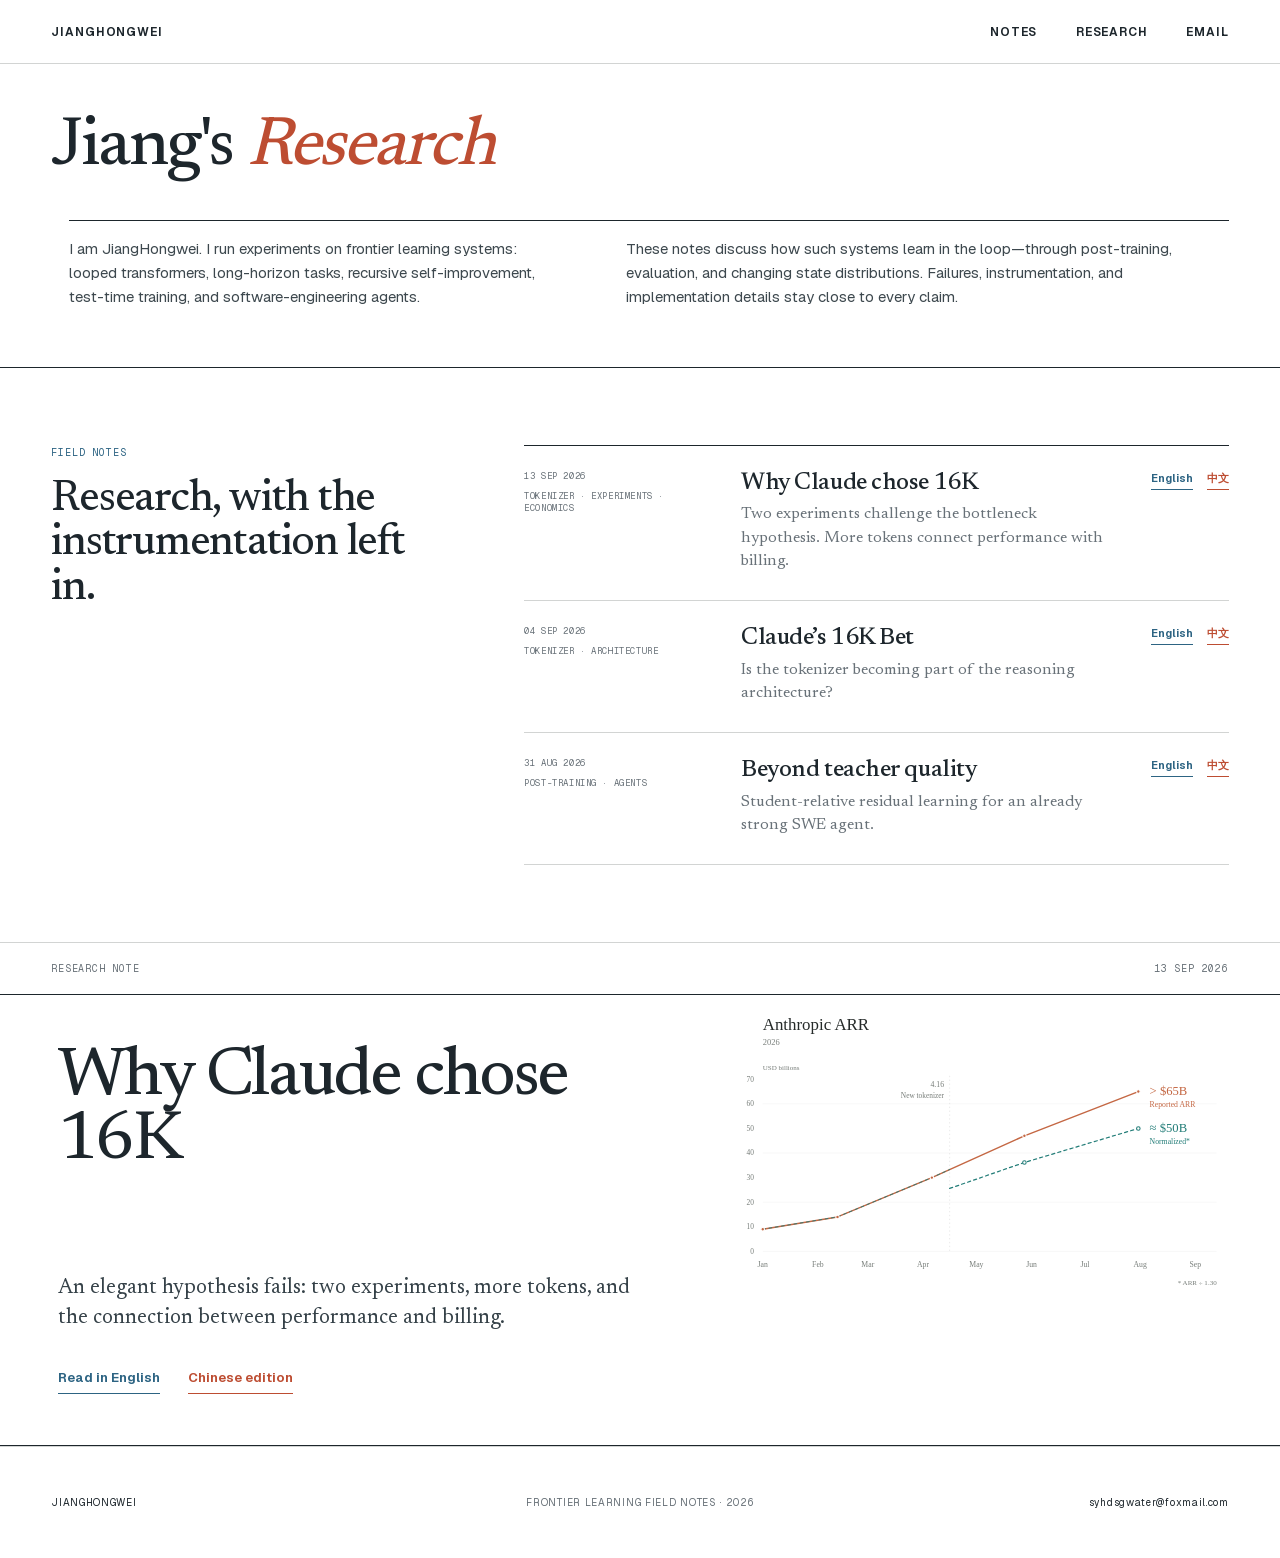
==== commit 8ed9710a: "Publish bilingual Claude 16K tokenizer experiment follow-up" ====
--- a/index.html
+++ b/index.html
@@ -1,8 +1,10 @@
-<!DOCTYPE html><html lang="en"><head><meta charSet="utf-8"/><meta name="viewport" content="width=device-width, initial-scale=1"/><link rel="stylesheet" href="/_next/static/css/index.Cn-yDsvs.css" data-rsc-css-href="/_next/static/css/index.Cn-yDsvs.css" data-precedence="vite-rsc/importer-resources"/><title>JiangHongwei — Frontier Learning Field Notes</title><meta name="description" content="Research notes on looped transformers, long-horizon tasks, recursive self-improvement, test-time training, and software-engineering agents."/><meta name="author" content="JiangHongwei"/><link rel="author" href="mailto:syhdsgwater@foxmail.com"/><meta property="og:title" content="JiangHongwei — Frontier Learning Field Notes"/><meta property="og:description" content="Experiments on frontier learning systems and software-engineering agents."/><meta property="og:type" content="website"/><meta name="twitter:card" content="summary"/><meta name="twitter:title" content="JiangHongwei — Frontier Learning Field Notes"/><meta name="twitter:description" content="Experiments on frontier learning systems and software-engineering agents."/><link rel="icon" href="/icon.svg?9ac85f8052597596" sizes="any" type="image/svg+xml"/><link rel="canonical" href="https://syhdsgwater.github.io"/>
-<link rel="preload" href="/_next/static/_vinext_fonts/geist-8ac0455e797f/geist-98bbbccb.woff2" as="font" type="font/woff2" crossorigin />
-<link rel="preload" href="/_next/static/_vinext_fonts/geist-mono-00e989178794/geist-mono-013b2f2f.woff2" as="font" type="font/woff2" crossorigin />
-<link rel="preload" href="/_next/static/_vinext_fonts/newsreader-94c054835b7e/newsreader-2415edd0.woff2" as="font" type="font/woff2" crossorigin />
-<style data-vinext-fonts>/* cyrillic-ext */
+<!DOCTYPE html>
+
+<html lang="en"><head><meta charset="utf-8"/><meta content="width=device-width, initial-scale=1" name="viewport"/><link data-precedence="vite-rsc/importer-resources" data-rsc-css-href="/_next/static/css/index.Digs-9z7.css" href="/_next/static/css/index.Digs-9z7.css" rel="stylesheet"/><title>JiangHongwei — Frontier Learning Field Notes</title><meta content="Research notes on looped transformers, long-horizon tasks, recursive self-improvement, test-time training, and software-engineering agents." name="description"/><meta content="JiangHongwei" name="author"/><link href="mailto:syhdsgwater@foxmail.com" rel="author"/><meta content="JiangHongwei — Frontier Learning Field Notes" property="og:title"/><meta content="Experiments on frontier learning systems and software-engineering agents." property="og:description"/><meta content="website" property="og:type"/><meta content="summary" name="twitter:card"/><meta content="JiangHongwei — Frontier Learning Field Notes" name="twitter:title"/><meta content="Experiments on frontier learning systems and software-engineering agents." name="twitter:description"/><link href="/icon.svg?9ac85f8052597596" rel="icon" sizes="any" type="image/svg+xml"/><link href="https://syhdsgwater.github.io" rel="canonical"/>
+<link as="font" crossorigin="" href="/_next/static/_vinext_fonts/geist-8ac0455e797f/geist-98bbbccb.woff2" rel="preload" type="font/woff2"/>
+<link as="font" crossorigin="" href="/_next/static/_vinext_fonts/geist-mono-00e989178794/geist-mono-013b2f2f.woff2" rel="preload" type="font/woff2"/>
+<link as="font" crossorigin="" href="/_next/static/_vinext_fonts/newsreader-94c054835b7e/newsreader-2415edd0.woff2" rel="preload" type="font/woff2"/>
+<style data-vinext-fonts="">/* cyrillic-ext */
 @font-face {
   font-family: 'Geist';
   font-style: normal;
@@ -170,4 +172,4 @@
 
 .__variable_newsreader_1ia8sbx { --font-serif: 'Newsreader', 'Newsreader Fallback'; }
 </style>
-</head><body class="__variable_geist_1x7d0xu __variable_geist_mono_0f4jdpq __variable_newsreader_1ia8sbx"><main id="top"><header class="site-header home-header"><a class="brand" href="#top" aria-label="JiangHongwei home"><span>JiangHongwei</span></a><nav aria-label="Primary navigation"><a href="#notes">Notes</a><a href="#research">Research</a><a href="mailto:syhdsgwater@foxmail.com">Email</a></nav></header><section class="home-intro" id="research" aria-labelledby="home-title"><h1 id="home-title">Jiang&#x27;s <em>Research</em></h1><div class="home-intro-copy"><p>I am JiangHongwei. I run experiments on frontier learning systems: looped transformers, long-horizon tasks, recursive self-improvement, test-time training, and software-engineering agents.</p><p>These notes discuss how such systems learn in the loop—through post-training, evaluation, and changing state distributions. Failures, instrumentation, and implementation details stay close to every claim.</p></div></section><section class="notes-directory" id="notes" aria-labelledby="notes-title"><div class="notes-directory-heading"><p>Field notes</p><h2 id="notes-title">Research, with the instrumentation left in.</h2></div><ol class="notes-list"><li><div class="notes-list-meta"><time dateTime="2026-09-04">04 Sep 2026</time><span>Tokenizer · architecture</span></div><div class="notes-list-copy"><h3>Claude’s 16K Bet</h3><p>Is the tokenizer becoming part of the reasoning architecture?</p></div><div class="notes-list-actions"><a href="/en/notes/claude-16k-tokenizer-reasoning-architecture" lang="en">English</a><a href="/zh/notes/claude-16k-tokenizer-reasoning-architecture" lang="zh-CN">中文</a></div></li><li><div class="notes-list-meta"><time dateTime="2026-08-31">31 Aug 2026</time><span>Post-training · agents</span></div><div class="notes-list-copy"><h3>Beyond teacher quality</h3><p>Student-relative residual learning for an already strong SWE agent.</p></div><div class="notes-list-actions"><a href="/en/notes/student-relative-residual-learning" lang="en">English</a><a href="/zh/notes/student-relative-residual-learning" lang="zh-CN">中文</a></div></li></ol></section><section class="latest-note" aria-labelledby="latest-title"><div class="note-index"><span>Research note</span><span>31 Aug 2026</span></div><div class="latest-grid"><div class="latest-copy"><h2 id="latest-title">Beyond teacher quality</h2><p class="latest-deck">For an already strong SWE agent, data selection should move from teacher-centric filtering toward student-relative residual learning.</p><div class="read-actions"><a href="/en/notes/student-relative-residual-learning" lang="en">Read in English</a><a href="/zh/notes/student-relative-residual-learning" lang="zh-CN">Chinese edition</a></div></div><figure class="residual-diagram" aria-labelledby="diagram-caption"><div class="policy policy-teacher"><span>teacher policy</span><b>quality-filtered behavior</b></div><div class="policy policy-student"><span>student policy</span><b>already learned</b></div><div class="residual-band"><span>the useful residual</span></div><figcaption id="diagram-caption">Select the part that is correct, novel, learnable, and reachable from the student&#x27;s own states.</figcaption></figure></div><div class="benchmark-contrast" aria-labelledby="contrast-title"><div class="contrast-intro"><h3 id="contrast-title">More trajectories. Less improvement.</h3><p>Same Qwen3.5-4B backbone, two very different training outcomes.</p></div><div class="contrast-table" role="table" aria-label="SFT v14.d and AxiaoDBL comparison"><div class="contrast-row contrast-head" role="row"><span role="columnheader">Experiment</span><strong role="columnheader">V14.d</strong><strong role="columnheader">AxiaoDBL</strong></div><div class="contrast-row" role="row"><span role="rowheader">Training trajectories</span><strong role="cell">16,124</strong><strong role="cell">2,784</strong></div><div class="contrast-row score-row" role="row"><span role="rowheader">Reported SWE-bench Verified</span><strong role="cell">34.2%<sup>*</sup></strong><strong role="cell">55.0%</strong></div><div class="contrast-row teacher-row" role="row"><span role="rowheader">Rollout teacher</span><span role="cell">MiniMax-M2.5</span><span role="cell">DeepSeek-V4-Flash</span></div></div><p class="contrast-note"><sup>*</sup> Directional contrast, not a controlled head-to-head: v14.d&#x27;s 34.2% combines runs with a selectively rerun first 200 tasks; AxiaoDBL reports the complete Verified 500 under its own harness and training recipe.</p></div></section><footer class="site-footer"><a class="brand" href="#top"><span>JiangHongwei</span></a><p>Frontier learning field notes · 2026</p><a href="mailto:syhdsgwater@foxmail.com">syhdsgwater@foxmail.com</a></footer></main></body></html>+</head><body class="__variable_geist_1x7d0xu __variable_geist_mono_0f4jdpq __variable_newsreader_1ia8sbx"><main id="top"><header class="site-header home-header"><a aria-label="JiangHongwei home" class="brand" href="#top"><span>JiangHongwei</span></a><nav aria-label="Primary navigation"><a href="#notes">Notes</a><a href="#research">Research</a><a href="mailto:syhdsgwater@foxmail.com">Email</a></nav></header><section aria-labelledby="home-title" class="home-intro" id="research"><h1 id="home-title">Jiang's <em>Research</em></h1><div class="home-intro-copy"><p>I am JiangHongwei. I run experiments on frontier learning systems: looped transformers, long-horizon tasks, recursive self-improvement, test-time training, and software-engineering agents.</p><p>These notes discuss how such systems learn in the loop—through post-training, evaluation, and changing state distributions. Failures, instrumentation, and implementation details stay close to every claim.</p></div></section><section aria-labelledby="notes-title" class="notes-directory" id="notes"><div class="notes-directory-heading"><p>Field notes</p><h2 id="notes-title">Research, with the instrumentation left in.</h2></div><ol class="notes-list"><li><div class="notes-list-meta"><time datetime="2026-09-13">13 Sep 2026</time><span>Tokenizer · experiments · economics</span></div><div class="notes-list-copy"><h3>Why Claude chose 16K</h3><p>Two experiments challenge the bottleneck hypothesis. More tokens connect performance with billing.</p></div><div class="notes-list-actions"><a href="/en/notes/claude-16k-tokenizer-revisited/" lang="en">English</a><a href="/zh/notes/claude-16k-tokenizer-revisited/" lang="zh-CN">中文</a></div></li><li><div class="notes-list-meta"><time datetime="2026-09-04">04 Sep 2026</time><span>Tokenizer · architecture</span></div><div class="notes-list-copy"><h3>Claude’s 16K Bet</h3><p>Is the tokenizer becoming part of the reasoning architecture?</p></div><div class="notes-list-actions"><a href="/en/notes/claude-16k-tokenizer-reasoning-architecture" lang="en">English</a><a href="/zh/notes/claude-16k-tokenizer-reasoning-architecture" lang="zh-CN">中文</a></div></li><li><div class="notes-list-meta"><time datetime="2026-08-31">31 Aug 2026</time><span>Post-training · agents</span></div><div class="notes-list-copy"><h3>Beyond teacher quality</h3><p>Student-relative residual learning for an already strong SWE agent.</p></div><div class="notes-list-actions"><a href="/en/notes/student-relative-residual-learning" lang="en">English</a><a href="/zh/notes/student-relative-residual-learning" lang="zh-CN">中文</a></div></li></ol></section><section aria-labelledby="latest-title" class="latest-note"><div class="note-index"><span>Research note</span><span>13 Sep 2026</span></div><div class="latest-grid"><div class="latest-copy"><h2 id="latest-title">Why Claude chose 16K</h2><p class="latest-deck">An elegant hypothesis fails: two experiments, more tokens, and the connection between performance and billing.</p><div class="read-actions"><a href="/en/notes/claude-16k-tokenizer-revisited/" lang="en">Read in English</a><a href="/zh/notes/claude-16k-tokenizer-revisited/" lang="zh-CN">Chinese edition</a></div></div><figure aria-labelledby="diagram-caption" class="tokenizer-arr-preview"><img alt="Anthropic ARR and tokenizer-normalized scenario" height="860" src="/images/claude-tokenizer/anthropic-arr-tokenizer-2026.en.svg" style="width:100%;height:auto;display:block;" width="1600"/></figure></div></section><footer class="site-footer"><a class="brand" href="#top"><span>JiangHongwei</span></a><p>Frontier learning field notes · 2026</p><a href="mailto:syhdsgwater@foxmail.com">syhdsgwater@foxmail.com</a></footer></main></body></html>
--- a/_next/static/css/index.Digs-9z7.css
+++ b/_next/static/css/index.Digs-9z7.css
@@ -0,0 +1 @@
+@font-face{font-display:block;font-family:KaTeX_AMS;font-style:normal;font-weight:400;src:url(/_next/static/media/KaTeX_AMS-Regular.BQhdFMY1.woff2)format("woff2"),url(/_next/static/media/KaTeX_AMS-Regular.DMm9YOAa.woff)format("woff"),url(/_next/static/media/KaTeX_AMS-Regular.DRggAlZN.ttf)format("truetype")}@font-face{font-display:block;font-family:KaTeX_Caligraphic;font-style:normal;font-weight:700;src:url(/_next/static/media/KaTeX_Caligraphic-Bold.Dq_IR9rO.woff2)format("woff2"),url(/_next/static/media/KaTeX_Caligraphic-Bold.BEiXGLvX.woff)format("woff"),url(/_next/static/media/KaTeX_Caligraphic-Bold.ATXxdsX0.ttf)format("truetype")}@font-face{font-display:block;font-family:KaTeX_Caligraphic;font-style:normal;font-weight:400;src:url(/_next/static/media/KaTeX_Caligraphic-Regular.Di6jR-x-.woff2)format("woff2"),url(/_next/static/media/KaTeX_Caligraphic-Regular.CTRA-rTL.woff)format("woff"),url(/_next/static/media/KaTeX_Caligraphic-Regular.wX97UBjC.ttf)format("truetype")}@font-face{font-display:block;font-family:KaTeX_Fraktur;font-style:normal;font-weight:700;src:url(/_next/static/media/KaTeX_Fraktur-Bold.CL6g_b3V.woff2)format("woff2"),url(/_next/static/media/KaTeX_Fraktur-Bold.BsDP51OF.woff)format("woff"),url(/_next/static/media/KaTeX_Fraktur-Bold.BdnERNNW.ttf)format("truetype")}@font-face{font-display:block;font-family:KaTeX_Fraktur;font-style:normal;font-weight:400;src:url(/_next/static/media/KaTeX_Fraktur-Regular.CTYiF6lA.woff2)format("woff2"),url(/_next/static/media/KaTeX_Fraktur-Regular.Dxdc4cR9.woff)format("woff"),url(/_next/static/media/KaTeX_Fraktur-Regular.CB_wures.ttf)format("truetype")}@font-face{font-display:block;font-family:KaTeX_Main;font-style:normal;font-weight:700;src:url(/_next/static/media/KaTeX_Main-Bold.Cx986IdX.woff2)format("woff2"),url(/_next/static/media/KaTeX_Main-Bold.Jm3AIy58.woff)format("woff"),url(/_next/static/media/KaTeX_Main-Bold.waoOVXN0.ttf)format("truetype")}@font-face{font-display:block;font-family:KaTeX_Main;font-style:italic;font-weight:700;src:url(/_next/static/media/KaTeX_Main-BoldItalic.DxDJ3AOS.woff2)format("woff2"),url(/_next/static/media/KaTeX_Main-BoldItalic.SpSLRI95.woff)format("woff"),url(/_next/static/media/KaTeX_Main-BoldItalic.DzxPMmG6.ttf)format("truetype")}@font-face{font-display:block;font-family:KaTeX_Main;font-style:italic;font-weight:400;src:url(/_next/static/media/KaTeX_Main-Italic.NWA7e6Wa.woff2)format("woff2"),url(/_next/static/media/KaTeX_Main-Italic.BMLOBm91.woff)format("woff"),url(/_next/static/media/KaTeX_Main-Italic.3WenGoN9.ttf)format("truetype")}@font-face{font-display:block;font-family:KaTeX_Main;font-style:normal;font-weight:400;src:url(/_next/static/media/KaTeX_Main-Regular.B22Nviop.woff2)format("woff2"),url(/_next/static/media/KaTeX_Main-Regular.Dr94JaBh.woff)format("woff"),url(/_next/static/media/KaTeX_Main-Regular.ypZvNtVU.ttf)format("truetype")}@font-face{font-display:block;font-family:KaTeX_Math;font-style:italic;font-weight:700;src:url(/_next/static/media/KaTeX_Math-BoldItalic.CZnvNsCZ.woff2)format("woff2"),url(/_next/static/media/KaTeX_Math-BoldItalic.iY-2wyZ7.woff)format("woff"),url(/_next/static/media/KaTeX_Math-BoldItalic.B3XSjfu4.ttf)format("truetype")}@font-face{font-display:block;font-family:KaTeX_Math;font-style:italic;font-weight:400;src:url(/_next/static/media/KaTeX_Math-Italic.t53AETM-.woff2)format("woff2"),url(/_next/static/media/KaTeX_Math-Italic.DA0__PXp.woff)format("woff"),url(/_next/static/media/KaTeX_Math-Italic.flOr_0UB.ttf)format("truetype")}@font-face{font-display:block;font-family:KaTeX_SansSerif;font-style:normal;font-weight:700;src:url(/_next/static/media/KaTeX_SansSerif-Bold.D1sUS0GD.woff2)format("woff2"),url(/_next/static/media/KaTeX_SansSerif-Bold.DbIhKOiC.woff)format("woff"),url(/_next/static/media/KaTeX_SansSerif-Bold.CFMepnvq.ttf)format("truetype")}@font-face{font-display:block;font-family:KaTeX_SansSerif;font-style:italic;font-weight:400;src:url(/_next/static/media/KaTeX_SansSerif-Italic.C3H0VqGB.woff2)format("woff2"),url(/_next/static/media/KaTeX_SansSerif-Italic.DN2j7dab.woff)format("woff"),url(/_next/static/media/KaTeX_SansSerif-Italic.YYjJ1zSn.ttf)format("truetype")}@font-face{font-display:block;font-family:KaTeX_SansSerif;font-style:normal;font-weight:400;src:url(/_next/static/media/KaTeX_SansSerif-Regular.DDBCnlJ7.woff2)format("woff2"),url(/_next/static/media/KaTeX_SansSerif-Regular.CS6fqUqJ.woff)format("woff"),url(/_next/static/media/KaTeX_SansSerif-Regular.BNo7hRIc.ttf)format("truetype")}@font-face{font-display:block;font-family:KaTeX_Script;font-style:normal;font-weight:400;src:url(/_next/static/media/KaTeX_Script-Regular.D3wIWfF6.woff2)format("woff2"),url(/_next/static/media/KaTeX_Script-Regular.D5yQViql.woff)format("woff"),url(/_next/static/media/KaTeX_Script-Regular.C5JkGWo-.ttf)format("truetype")}@font-face{font-display:block;font-family:KaTeX_Size1;font-style:normal;font-weight:400;src:url(/_next/static/media/KaTeX_Size1-Regular.mCD8mA8B.woff2)format("woff2"),url(/_next/static/media/KaTeX_Size1-Regular.C195tn64.woff)format("woff"),url(/_next/static/media/KaTeX_Size1-Regular.Dbsnue_I.ttf)format("truetype")}@font-face{font-display:block;font-family:KaTeX_Size2;font-style:normal;font-weight:400;src:url(/_next/static/media/KaTeX_Size2-Regular.Dy4dx90m.woff2)format("woff2"),url(/_next/static/media/KaTeX_Size2-Regular.oD1tc_U0.woff)format("woff"),url(/_next/static/media/KaTeX_Size2-Regular.B7gKUWhC.ttf)format("truetype")}@font-face{font-display:block;font-family:KaTeX_Size3;font-style:normal;font-weight:400;src:url([data-uri])format("woff2"),url(/_next/static/media/KaTeX_Size3-Regular.CTq5MqoE.woff)format("woff"),url(/_next/static/media/KaTeX_Size3-Regular.DgpXs0kz.ttf)format("truetype")}@font-face{font-display:block;font-family:KaTeX_Size4;font-style:normal;font-weight:400;src:url(/_next/static/media/KaTeX_Size4-Regular.Dl5lxZxV.woff2)format("woff2"),url(/_next/static/media/KaTeX_Size4-Regular.BF-4gkZK.woff)format("woff"),url(/_next/static/media/KaTeX_Size4-Regular.DWFBv043.ttf)format("truetype")}@font-face{font-display:block;font-family:KaTeX_Typewriter;font-style:normal;font-weight:400;src:url(/_next/static/media/KaTeX_Typewriter-Regular.CO6r4hn1.woff2)format("woff2"),url(/_next/static/media/KaTeX_Typewriter-Regular.C0xS9mPB.woff)format("woff"),url(/_next/static/media/KaTeX_Typewriter-Regular.D3Ib7_Hf.ttf)format("truetype")}.katex{text-indent:0;text-rendering:auto;font:1.21em/1.2 KaTeX_Main,Times New Roman,serif;position:relative}.katex *{border-color:currentColor;-ms-high-contrast-adjust:none!important}.katex .katex-version:after{content:"0.18.4"}.katex .katex-mathml{clip-path:inset(50%);border:0;width:1px;height:1px;padding:0;position:absolute;overflow:hidden}.katex .katex-html>.katex-newline{display:block}.katex .katex-base{white-space:nowrap;width:min-content;position:relative}.katex .katex-base,.katex .katex-strut{display:inline-block}.katex .textbf{font-weight:700}.katex .textit{font-style:italic}.katex .textrm{font-family:KaTeX_Main}.katex .textsf{font-family:KaTeX_SansSerif}.katex .texttt{font-family:KaTeX_Typewriter}.katex .mathnormal{font-family:KaTeX_Math;font-style:italic}.katex .mathit{font-family:KaTeX_Main;font-style:italic}.katex .mathrm{font-style:normal}.katex .mathbf{font-family:KaTeX_Main;font-weight:700}.katex .boldsymbol{font-family:KaTeX_Math;font-style:italic;font-weight:700}.katex .amsrm,.katex .mathbb,.katex .textbb{font-family:KaTeX_AMS}.katex .mathcal{font-family:KaTeX_Caligraphic}.katex .mathfrak,.katex .textfrak{font-family:KaTeX_Fraktur}.katex .mathboldfrak,.katex .textboldfrak{font-family:KaTeX_Fraktur;font-weight:700}.katex .mathtt{font-family:KaTeX_Typewriter}.katex .mathscr,.katex .textscr{font-family:KaTeX_Script}.katex .mathsf,.katex .textsf{font-family:KaTeX_SansSerif}.katex .mathboldsf,.katex .textboldsf{font-family:KaTeX_SansSerif;font-weight:700}.katex .mathitsf,.katex .mathsfit,.katex .textitsf{font-family:KaTeX_SansSerif;font-style:italic}.katex .mainrm{font-family:KaTeX_Main;font-style:normal}.katex .vlist-t{border-collapse:collapse;table-layout:fixed;display:inline-table}.katex .vlist-r{display:table-row}.katex .vlist{vertical-align:bottom;display:table-cell;position:relative}.katex .vlist>span{height:0;display:block;position:relative}.katex .vlist>span>span{display:inline-block}.katex .vlist>span>.pstrut{width:0;overflow:hidden}.katex .vlist-t2{margin-right:-2px}.katex .vlist-s{vertical-align:bottom;width:2px;min-width:2px;font-size:1px;display:table-cell}.katex .katex-vbox{flex-direction:column;align-items:baseline;display:inline-flex}.katex .katex-thinbox{flex-direction:row;width:0;max-width:0;display:inline-flex}.katex .msupsub{text-align:left}.katex .mfrac>span>span{text-align:center}.katex .mfrac .frac-line{border-bottom-style:solid;width:100%;display:inline-block}.katex .katex-hdashline,.katex .katex-hline,.katex .katex-overline .overline-line,.katex .katex-rule,.katex .katex-underline .underline-line,.katex .mfrac .frac-line{min-height:1px}.katex .mspace{display:inline-block}.katex .katex-smash{line-height:0;display:inline}.katex .clap,.katex .llap,.katex .rlap{width:0;position:relative}.katex .clap>.katex-inner,.katex .llap>.katex-inner,.katex .rlap>.katex-inner{position:absolute}.katex .clap>.katex-fix,.katex .llap>.katex-fix,.katex .rlap>.katex-fix{display:inline-block}.katex .llap>.katex-inner{right:0}.katex .clap>.katex-inner,.katex .rlap>.katex-inner{left:0}.katex .clap>.katex-inner>span{margin-left:-50%;margin-right:50%}.katex .katex-rule{border:0 solid;display:inline-block;position:relative}.katex .katex-hline,.katex .katex-overline .overline-line,.katex .katex-underline .underline-line{border-bottom-style:solid;width:100%;display:inline-block}.katex .katex-hdashline{border-bottom-style:dashed;width:100%;display:inline-block}.katex .sqrt>.katex-root{margin-left:.277778em;margin-right:-.555556em}.katex .fontsize-ensurer.reset-size1.size1,.katex .katex-sizing.reset-size1.size1{font-size:1em}.katex .fontsize-ensurer.reset-size1.size2,.katex .katex-sizing.reset-size1.size2{font-size:1.2em}.katex .fontsize-ensurer.reset-size1.size3,.katex .katex-sizing.reset-size1.size3{font-size:1.4em}.katex .fontsize-ensurer.reset-size1.size4,.katex .katex-sizing.reset-size1.size4{font-size:1.6em}.katex .fontsize-ensurer.reset-size1.size5,.katex .katex-sizing.reset-size1.size5{font-size:1.8em}.katex .fontsize-ensurer.reset-size1.size6,.katex .katex-sizing.reset-size1.size6{font-size:2em}.katex .fontsize-ensurer.reset-size1.size7,.katex .katex-sizing.reset-size1.size7{font-size:2.4em}.katex .fontsize-ensurer.reset-size1.size8,.katex .katex-sizing.reset-size1.size8{font-size:2.88em}.katex .fontsize-ensurer.reset-size1.size9,.katex .katex-sizing.reset-size1.size9{font-size:3.456em}.katex .fontsize-ensurer.reset-size1.size10,.katex .katex-sizing.reset-size1.size10{font-size:4.148em}.katex .fontsize-ensurer.reset-size1.size11,.katex .katex-sizing.reset-size1.size11{font-size:4.976em}.katex .fontsize-ensurer.reset-size2.size1,.katex .katex-sizing.reset-size2.size1{font-size:.833333em}.katex .fontsize-ensurer.reset-size2.size2,.katex .katex-sizing.reset-size2.size2{font-size:1em}.katex .fontsize-ensurer.reset-size2.size3,.katex .katex-sizing.reset-size2.size3{font-size:1.16667em}.katex .fontsize-ensurer.reset-size2.size4,.katex .katex-sizing.reset-size2.size4{font-size:1.33333em}.katex .fontsize-ensurer.reset-size2.size5,.katex .katex-sizing.reset-size2.size5{font-size:1.5em}.katex .fontsize-ensurer.reset-size2.size6,.katex .katex-sizing.reset-size2.size6{font-size:1.66667em}.katex .fontsize-ensurer.reset-size2.size7,.katex .katex-sizing.reset-size2.size7{font-size:2em}.katex .fontsize-ensurer.reset-size2.size8,.katex .katex-sizing.reset-size2.size8{font-size:2.4em}.katex .fontsize-ensurer.reset-size2.size9,.katex .katex-sizing.reset-size2.size9{font-size:2.88em}.katex .fontsize-ensurer.reset-size2.size10,.katex .katex-sizing.reset-size2.size10{font-size:3.45667em}.katex .fontsize-ensurer.reset-size2.size11,.katex .katex-sizing.reset-size2.size11{font-size:4.14667em}.katex .fontsize-ensurer.reset-size3.size1,.katex .katex-sizing.reset-size3.size1{font-size:.714286em}.katex .fontsize-ensurer.reset-size3.size2,.katex .katex-sizing.reset-size3.size2{font-size:.857143em}.katex .fontsize-ensurer.reset-size3.size3,.katex .katex-sizing.reset-size3.size3{font-size:1em}.katex .fontsize-ensurer.reset-size3.size4,.katex .katex-sizing.reset-size3.size4{font-size:1.14286em}.katex .fontsize-ensurer.reset-size3.size5,.katex .katex-sizing.reset-size3.size5{font-size:1.28571em}.katex .fontsize-ensurer.reset-size3.size6,.katex .katex-sizing.reset-size3.size6{font-size:1.42857em}.katex .fontsize-ensurer.reset-size3.size7,.katex .katex-sizing.reset-size3.size7{font-size:1.71429em}.katex .fontsize-ensurer.reset-size3.size8,.katex .katex-sizing.reset-size3.size8{font-size:2.05714em}.katex .fontsize-ensurer.reset-size3.size9,.katex .katex-sizing.reset-size3.size9{font-size:2.46857em}.katex .fontsize-ensurer.reset-size3.size10,.katex .katex-sizing.reset-size3.size10{font-size:2.96286em}.katex .fontsize-ensurer.reset-size3.size11,.katex .katex-sizing.reset-size3.size11{font-size:3.55429em}.katex .fontsize-ensurer.reset-size4.size1,.katex .katex-sizing.reset-size4.size1{font-size:.625em}.katex .fontsize-ensurer.reset-size4.size2,.katex .katex-sizing.reset-size4.size2{font-size:.75em}.katex .fontsize-ensurer.reset-size4.size3,.katex .katex-sizing.reset-size4.size3{font-size:.875em}.katex .fontsize-ensurer.reset-size4.size4,.katex .katex-sizing.reset-size4.size4{font-size:1em}.katex .fontsize-ensurer.reset-size4.size5,.katex .katex-sizing.reset-size4.size5{font-size:1.125em}.katex .fontsize-ensurer.reset-size4.size6,.katex .katex-sizing.reset-size4.size6{font-size:1.25em}.katex .fontsize-ensurer.reset-size4.size7,.katex .katex-sizing.reset-size4.size7{font-size:1.5em}.katex .fontsize-ensurer.reset-size4.size8,.katex .katex-sizing.reset-size4.size8{font-size:1.8em}.katex .fontsize-ensurer.reset-size4.size9,.katex .katex-sizing.reset-size4.size9{font-size:2.16em}.katex .fontsize-ensurer.reset-size4.size10,.katex .katex-sizing.reset-size4.size10{font-size:2.5925em}.katex .fontsize-ensurer.reset-size4.size11,.katex .katex-sizing.reset-size4.size11{font-size:3.11em}.katex .fontsize-ensurer.reset-size5.size1,.katex .katex-sizing.reset-size5.size1{font-size:.555556em}.katex .fontsize-ensurer.reset-size5.size2,.katex .katex-sizing.reset-size5.size2{font-size:.666667em}.katex .fontsize-ensurer.reset-size5.size3,.katex .katex-sizing.reset-size5.size3{font-size:.777778em}.katex .fontsize-ensurer.reset-size5.size4,.katex .katex-sizing.reset-size5.size4{font-size:.888889em}.katex .fontsize-ensurer.reset-size5.size5,.katex .katex-sizing.reset-size5.size5{font-size:1em}.katex .fontsize-ensurer.reset-size5.size6,.katex .katex-sizing.reset-size5.size6{font-size:1.11111em}.katex .fontsize-ensurer.reset-size5.size7,.katex .katex-sizing.reset-size5.size7{font-size:1.33333em}.katex .fontsize-ensurer.reset-size5.size8,.katex .katex-sizing.reset-size5.size8{font-size:1.6em}.katex .fontsize-ensurer.reset-size5.size9,.katex .katex-sizing.reset-size5.size9{font-size:1.92em}.katex .fontsize-ensurer.reset-size5.size10,.katex .katex-sizing.reset-size5.size10{font-size:2.30444em}.katex .fontsize-ensurer.reset-size5.size11,.katex .katex-sizing.reset-size5.size11{font-size:2.76444em}.katex .fontsize-ensurer.reset-size6.size1,.katex .katex-sizing.reset-size6.size1{font-size:.5em}.katex .fontsize-ensurer.reset-size6.size2,.katex .katex-sizing.reset-size6.size2{font-size:.6em}.katex .fontsize-ensurer.reset-size6.size3,.katex .katex-sizing.reset-size6.size3{font-size:.7em}.katex .fontsize-ensurer.reset-size6.size4,.katex .katex-sizing.reset-size6.size4{font-size:.8em}.katex .fontsize-ensurer.reset-size6.size5,.katex .katex-sizing.reset-size6.size5{font-size:.9em}.katex .fontsize-ensurer.reset-size6.size6,.katex .katex-sizing.reset-size6.size6{font-size:1em}.katex .fontsize-ensurer.reset-size6.size7,.katex .katex-sizing.reset-size6.size7{font-size:1.2em}.katex .fontsize-ensurer.reset-size6.size8,.katex .katex-sizing.reset-size6.size8{font-size:1.44em}.katex .fontsize-ensurer.reset-size6.size9,.katex .katex-sizing.reset-size6.size9{font-size:1.728em}.katex .fontsize-ensurer.reset-size6.size10,.katex .katex-sizing.reset-size6.size10{font-size:2.074em}.katex .fontsize-ensurer.reset-size6.size11,.katex .katex-sizing.reset-size6.size11{font-size:2.488em}.katex .fontsize-ensurer.reset-size7.size1,.katex .katex-sizing.reset-size7.size1{font-size:.416667em}.katex .fontsize-ensurer.reset-size7.size2,.katex .katex-sizing.reset-size7.size2{font-size:.5em}.katex .fontsize-ensurer.reset-size7.size3,.katex .katex-sizing.reset-size7.size3{font-size:.583333em}.katex .fontsize-ensurer.reset-size7.size4,.katex .katex-sizing.reset-size7.size4{font-size:.666667em}.katex .fontsize-ensurer.reset-size7.size5,.katex .katex-sizing.reset-size7.size5{font-size:.75em}.katex .fontsize-ensurer.reset-size7.size6,.katex .katex-sizing.reset-size7.size6{font-size:.833333em}.katex .fontsize-ensurer.reset-size7.size7,.katex .katex-sizing.reset-size7.size7{font-size:1em}.katex .fontsize-ensurer.reset-size7.size8,.katex .katex-sizing.reset-size7.size8{font-size:1.2em}.katex .fontsize-ensurer.reset-size7.size9,.katex .katex-sizing.reset-size7.size9{font-size:1.44em}.katex .fontsize-ensurer.reset-size7.size10,.katex .katex-sizing.reset-size7.size10{font-size:1.72833em}.katex .fontsize-ensurer.reset-size7.size11,.katex .katex-sizing.reset-size7.size11{font-size:2.07333em}.katex .fontsize-ensurer.reset-size8.size1,.katex .katex-sizing.reset-size8.size1{font-size:.347222em}.katex .fontsize-ensurer.reset-size8.size2,.katex .katex-sizing.reset-size8.size2{font-size:.416667em}.katex .fontsize-ensurer.reset-size8.size3,.katex .katex-sizing.reset-size8.size3{font-size:.486111em}.katex .fontsize-ensurer.reset-size8.size4,.katex .katex-sizing.reset-size8.size4{font-size:.555556em}.katex .fontsize-ensurer.reset-size8.size5,.katex .katex-sizing.reset-size8.size5{font-size:.625em}.katex .fontsize-ensurer.reset-size8.size6,.katex .katex-sizing.reset-size8.size6{font-size:.694444em}.katex .fontsize-ensurer.reset-size8.size7,.katex .katex-sizing.reset-size8.size7{font-size:.833333em}.katex .fontsize-ensurer.reset-size8.size8,.katex .katex-sizing.reset-size8.size8{font-size:1em}.katex .fontsize-ensurer.reset-size8.size9,.katex .katex-sizing.reset-size8.size9{font-size:1.2em}.katex .fontsize-ensurer.reset-size8.size10,.katex .katex-sizing.reset-size8.size10{font-size:1.44028em}.katex .fontsize-ensurer.reset-size8.size11,.katex .katex-sizing.reset-size8.size11{font-size:1.72778em}.katex .fontsize-ensurer.reset-size9.size1,.katex .katex-sizing.reset-size9.size1{font-size:.289352em}.katex .fontsize-ensurer.reset-size9.size2,.katex .katex-sizing.reset-size9.size2{font-size:.347222em}.katex .fontsize-ensurer.reset-size9.size3,.katex .katex-sizing.reset-size9.size3{font-size:.405093em}.katex .fontsize-ensurer.reset-size9.size4,.katex .katex-sizing.reset-size9.size4{font-size:.462963em}.katex .fontsize-ensurer.reset-size9.size5,.katex .katex-sizing.reset-size9.size5{font-size:.520833em}.katex .fontsize-ensurer.reset-size9.size6,.katex .katex-sizing.reset-size9.size6{font-size:.578704em}.katex .fontsize-ensurer.reset-size9.size7,.katex .katex-sizing.reset-size9.size7{font-size:.694444em}.katex .fontsize-ensurer.reset-size9.size8,.katex .katex-sizing.reset-size9.size8{font-size:.833333em}.katex .fontsize-ensurer.reset-size9.size9,.katex .katex-sizing.reset-size9.size9{font-size:1em}.katex .fontsize-ensurer.reset-size9.size10,.katex .katex-sizing.reset-size9.size10{font-size:1.20023em}.katex .fontsize-ensurer.reset-size9.size11,.katex .katex-sizing.reset-size9.size11{font-size:1.43981em}.katex .fontsize-ensurer.reset-size10.size1,.katex .katex-sizing.reset-size10.size1{font-size:.24108em}.katex .fontsize-ensurer.reset-size10.size2,.katex .katex-sizing.reset-size10.size2{font-size:.289296em}.katex .fontsize-ensurer.reset-size10.size3,.katex .katex-sizing.reset-size10.size3{font-size:.337512em}.katex .fontsize-ensurer.reset-size10.size4,.katex .katex-sizing.reset-size10.size4{font-size:.385728em}.katex .fontsize-ensurer.reset-size10.size5,.katex .katex-sizing.reset-size10.size5{font-size:.433944em}.katex .fontsize-ensurer.reset-size10.size6,.katex .katex-sizing.reset-size10.size6{font-size:.48216em}.katex .fontsize-ensurer.reset-size10.size7,.katex .katex-sizing.reset-size10.size7{font-size:.578592em}.katex .fontsize-ensurer.reset-size10.size8,.katex .katex-sizing.reset-size10.size8{font-size:.694311em}.katex .fontsize-ensurer.reset-size10.size9,.katex .katex-sizing.reset-size10.size9{font-size:.833173em}.katex .fontsize-ensurer.reset-size10.size10,.katex .katex-sizing.reset-size10.size10{font-size:1em}.katex .fontsize-ensurer.reset-size10.size11,.katex .katex-sizing.reset-size10.size11{font-size:1.19961em}.katex .fontsize-ensurer.reset-size11.size1,.katex .katex-sizing.reset-size11.size1{font-size:.200965em}.katex .fontsize-ensurer.reset-size11.size2,.katex .katex-sizing.reset-size11.size2{font-size:.241158em}.katex .fontsize-ensurer.reset-size11.size3,.katex .katex-sizing.reset-size11.size3{font-size:.281351em}.katex .fontsize-ensurer.reset-size11.size4,.katex .katex-sizing.reset-size11.size4{font-size:.321543em}.katex .fontsize-ensurer.reset-size11.size5,.katex .katex-sizing.reset-size11.size5{font-size:.361736em}.katex .fontsize-ensurer.reset-size11.size6,.katex .katex-sizing.reset-size11.size6{font-size:.401929em}.katex .fontsize-ensurer.reset-size11.size7,.katex .katex-sizing.reset-size11.size7{font-size:.482315em}.katex .fontsize-ensurer.reset-size11.size8,.katex .katex-sizing.reset-size11.size8{font-size:.578778em}.katex .fontsize-ensurer.reset-size11.size9,.katex .katex-sizing.reset-size11.size9{font-size:.694534em}.katex .fontsize-ensurer.reset-size11.size10,.katex .katex-sizing.reset-size11.size10{font-size:.833601em}.katex .fontsize-ensurer.reset-size11.size11,.katex .katex-sizing.reset-size11.size11{font-size:1em}.katex .delimsizing.size1{font-family:KaTeX_Size1}.katex .delimsizing.size2{font-family:KaTeX_Size2}.katex .delimsizing.size3{font-family:KaTeX_Size3}.katex .delimsizing.size4{font-family:KaTeX_Size4}.katex .delimsizing.mult .delim-size1>span{font-family:KaTeX_Size1}.katex .delimsizing.mult .delim-size4>span{font-family:KaTeX_Size4}.katex .nulldelimiter{width:.12em;display:inline-block}.katex .delimcenter,.katex .op-symbol{position:relative}.katex .op-symbol.small-op{font-family:KaTeX_Size1}.katex .op-symbol.large-op{font-family:KaTeX_Size2}.katex .katex-accent>.vlist-t,.katex .op-limits>.vlist-t{text-align:center}.katex .katex-accent .accent-body{position:relative}.katex .katex-accent .accent-body:not(.accent-full){width:0}.katex .katex-overlay{display:block}.katex .mtable .vertical-separator{min-width:1px;display:inline-block}.katex .mtable .arraycolsep{display:inline-block}.katex .mtable .col-align-c>.vlist-t{text-align:center}.katex .mtable .col-align-l>.vlist-t{text-align:left}.katex .mtable .col-align-r>.vlist-t{text-align:right}.katex .svg-align{text-align:left}.katex svg{fill:currentColor;stroke:currentColor;height:inherit;width:100%;display:block;position:absolute}.katex svg path{stroke:none}.katex svg{fill-rule:nonzero;fill-opacity:1;stroke-width:1px;stroke-linecap:butt;stroke-linejoin:miter;stroke-miterlimit:4;stroke-dasharray:none;stroke-dashoffset:0;stroke-opacity:1}.katex img{border-style:none;min-width:0;max-width:none;min-height:0;max-height:none}.katex .katex-stretchy{width:100%;display:block;position:relative;overflow:hidden}.katex .katex-stretchy:after,.katex .katex-stretchy:before{content:""}.katex .hide-tail{width:100%;position:relative;overflow:hidden}.katex .halfarrow-left{width:50.2%;position:absolute;left:0;overflow:hidden}.katex .halfarrow-right{width:50.2%;position:absolute;right:0;overflow:hidden}.katex .brace-left{width:25.1%;position:absolute;left:0;overflow:hidden}.katex .brace-center{width:50%;position:absolute;left:25%;overflow:hidden}.katex .brace-right{width:25.1%;position:absolute;right:0;overflow:hidden}.katex .x-arrow-pad{padding:0 .5em}.katex .cd-arrow-pad{padding:0 .55556em 0 .27778em}.katex .mover,.katex .munder,.katex .x-arrow{text-align:center}.katex .boxpad{padding:0 .3em}.katex .fbox,.katex .fcolorbox{box-sizing:border-box;border:.04em solid}.katex .cancel-pad{padding:0 .2em}.katex .cancel-lap{margin-left:-.2em;margin-right:-.2em}.katex .katex-sout{border-bottom-style:solid;border-bottom-width:.08em}.katex .angl{box-sizing:border-box;border-top:.049em solid;border-right:.049em solid;margin-right:.03889em}.katex .anglpad{padding:0 .03889em}.katex .eqn-num:before{content:"(" counter(katexEqnNo) ")";counter-increment:katexEqnNo}.katex .mml-eqn-num:before{content:"(" counter(mmlEqnNo) ")";counter-increment:mmlEqnNo}.katex .mtr-glue{width:50%}.katex .cd-vert-arrow{display:inline-block;position:relative}.katex .cd-label-left{text-align:left;display:inline-block;position:absolute;right:calc(50% + .3em)}.katex .cd-label-right{text-align:right;display:inline-block;position:absolute;left:calc(50% + .3em)}.katex-display{text-align:center;margin:1em 0;display:block}.katex-display>.katex{text-align:center;white-space:nowrap;display:block}.katex-display>.katex>.katex-html{display:block;position:relative}.katex-display>.katex>.katex-html>.katex-tag{position:absolute;right:0}.katex-display.leqno>.katex>.katex-html>.katex-tag{left:0;right:auto}.katex-display.fleqn>.katex{text-align:left;padding-left:2em}body{counter-reset:katexEqnNo mmlEqnNo}@layer properties{@supports (((-webkit-hyphens:none)) and (not (margin-trim:inline))) or ((-moz-orient:inline) and (not (color:rgb(from red r g b)))){*,:before,:after{--tw-rotate-x:initial;--tw-rotate-y:initial;--tw-rotate-z:initial;--tw-skew-x:initial;--tw-skew-y:initial;--tw-border-style:solid;--tw-outline-style:solid;--tw-blur:initial;--tw-brightness:initial;--tw-contrast:initial;--tw-grayscale:initial;--tw-hue-rotate:initial;--tw-invert:initial;--tw-opacity:initial;--tw-saturate:initial;--tw-sepia:initial;--tw-drop-shadow:initial;--tw-drop-shadow-color:initial;--tw-drop-shadow-alpha:100%;--tw-drop-shadow-size:initial;--tw-ease:initial}::backdrop{--tw-rotate-x:initial;--tw-rotate-y:initial;--tw-rotate-z:initial;--tw-skew-x:initial;--tw-skew-y:initial;--tw-border-style:solid;--tw-outline-style:solid;--tw-blur:initial;--tw-brightness:initial;--tw-contrast:initial;--tw-grayscale:initial;--tw-hue-rotate:initial;--tw-invert:initial;--tw-opacity:initial;--tw-saturate:initial;--tw-sepia:initial;--tw-drop-shadow:initial;--tw-drop-shadow-color:initial;--tw-drop-shadow-alpha:100%;--tw-drop-shadow-size:initial;--tw-ease:initial}}}@layer theme{:root,:host{--font-sans:ui-sans-serif, system-ui, sans-serif, "Apple Color Emoji", "Segoe UI Emoji", "Segoe UI Symbol", "Noto Color Emoji";--font-serif:ui-serif, Georgia, Cambria, "Times New Roman", Times, serif;--font-mono:ui-monospace, SFMono-Regular, Menlo, Monaco, Consolas, "Liberation Mono", "Courier New", monospace;--spacing:.25rem;--ease-out:cubic-bezier(0, 0, .2, 1);--default-transition-duration:.15s;--default-transition-timing-function:cubic-bezier(.4, 0, .2, 1);--default-font-family:var(--font-sans);--default-mono-font-family:var(--font-mono)}}@layer base{*,:after,:before{box-sizing:border-box;border:0 solid;margin:0;padding:0}::backdrop{box-sizing:border-box;border:0 solid;margin:0;padding:0}::file-selector-button{box-sizing:border-box;border:0 solid;margin:0;padding:0}html,:host{-webkit-text-size-adjust:100%;tab-size:4;line-height:1.5;font-family:var(--default-font-family,ui-sans-serif, system-ui, sans-serif, "Apple Color Emoji", "Segoe UI Emoji", "Segoe UI Symbol", "Noto Color Emoji");font-feature-settings:var(--default-font-feature-settings,normal);font-variation-settings:var(--default-font-variation-settings,normal);-webkit-tap-highlight-color:transparent}hr{height:0;color:inherit;border-top-width:1px}abbr:where([title]){-webkit-text-decoration:underline dotted;text-decoration:underline dotted}h1,h2,h3,h4,h5,h6{font-size:inherit;font-weight:inherit}a{color:inherit;-webkit-text-decoration:inherit;-webkit-text-decoration:inherit;text-decoration:inherit}b,strong{font-weight:bolder}code,kbd,samp,pre{font-family:var(--default-mono-font-family,ui-monospace, SFMono-Regular, Menlo, Monaco, Consolas, "Liberation Mono", "Courier New", monospace);font-feature-settings:var(--default-mono-font-feature-settings,normal);font-variation-settings:var(--default-mono-font-variation-settings,normal);font-size:1em}small{font-size:80%}sub,sup{vertical-align:baseline;font-size:75%;line-height:0;position:relative}sub{bottom:-.25em}sup{top:-.5em}table{text-indent:0;border-color:inherit;border-collapse:collapse}:-moz-focusring{outline:auto}progress{vertical-align:baseline}summary{display:list-item}ol,ul,menu{list-style:none}img,svg,video,canvas,audio,iframe,embed,object{vertical-align:middle;display:block}img,video{max-width:100%;height:auto}button,input,select,optgroup,textarea{font:inherit;font-feature-settings:inherit;font-variation-settings:inherit;letter-spacing:inherit;color:inherit;opacity:1;background-color:#0000;border-radius:0}::file-selector-button{font:inherit;font-feature-settings:inherit;font-variation-settings:inherit;letter-spacing:inherit;color:inherit;opacity:1;background-color:#0000;border-radius:0}:where(select:is([multiple],[size])) optgroup{font-weight:bolder}:where(select:is([multiple],[size])) optgroup option{padding-inline-start:20px}::file-selector-button{margin-inline-end:4px}::placeholder{opacity:1}@supports (not ((-webkit-appearance:-apple-pay-button))) or (contain-intrinsic-size:1px){::placeholder{color:currentColor}@supports (color:color-mix(in lab, red, red)){::placeholder{color:color-mix(in oklab, currentcolor 50%, transparent)}}}textarea{resize:vertical}::-webkit-search-decoration{-webkit-appearance:none}::-webkit-date-and-time-value{min-height:1lh;text-align:inherit}::-webkit-datetime-edit{display:inline-flex}::-webkit-datetime-edit-fields-wrapper{padding:0}::-webkit-datetime-edit{padding-block:0}::-webkit-datetime-edit-year-field{padding-block:0}::-webkit-datetime-edit-month-field{padding-block:0}::-webkit-datetime-edit-day-field{padding-block:0}::-webkit-datetime-edit-hour-field{padding-block:0}::-webkit-datetime-edit-minute-field{padding-block:0}::-webkit-datetime-edit-second-field{padding-block:0}::-webkit-datetime-edit-millisecond-field{padding-block:0}::-webkit-datetime-edit-meridiem-field{padding-block:0}::-webkit-calendar-picker-indicator{line-height:1}:-moz-ui-invalid{box-shadow:none}button,input:where([type=button],[type=reset],[type=submit]){-webkit-appearance:button;appearance:button}::file-selector-button{-webkit-appearance:button;appearance:button}::-webkit-inner-spin-button{height:auto}::-webkit-outer-spin-button{height:auto}[hidden]:where(:not([hidden=until-found])){display:none!important}}@layer components;@layer utilities{.collapse{visibility:collapse}.visible{visibility:visible}.absolute{position:absolute}.fixed{position:fixed}.relative{position:relative}.static{position:static}.sticky{position:sticky}.start{inset-inline-start:var(--spacing)}.end{inset-inline-end:var(--spacing)}.isolate{isolation:isolate}.block{display:block}.contents{display:contents}.grid{display:grid}.hidden{display:none}.inline{display:inline}.table{display:table}.grow{flex-grow:1}.transform{transform:var(--tw-rotate-x,) var(--tw-rotate-y,) var(--tw-rotate-z,) var(--tw-skew-x,) var(--tw-skew-y,)}.truncate{text-overflow:ellipsis;white-space:nowrap;overflow:hidden}.rounded{border-radius:.25rem}.border{border-style:var(--tw-border-style);border-width:1px}.italic{font-style:italic}.underline{text-decoration-line:underline}.outline{outline-style:var(--tw-outline-style);outline-width:1px}.invert{--tw-invert:invert(100%);filter:var(--tw-blur,) var(--tw-brightness,) var(--tw-contrast,) var(--tw-grayscale,) var(--tw-hue-rotate,) var(--tw-invert,) var(--tw-saturate,) var(--tw-sepia,) var(--tw-drop-shadow,)}.filter{filter:var(--tw-blur,) var(--tw-brightness,) var(--tw-contrast,) var(--tw-grayscale,) var(--tw-hue-rotate,) var(--tw-invert,) var(--tw-saturate,) var(--tw-sepia,) var(--tw-drop-shadow,)}.transition{transition-property:color,background-color,border-color,outline-color,text-decoration-color,fill,stroke,--tw-gradient-from,--tw-gradient-via,--tw-gradient-to,opacity,box-shadow,transform,translate,scale,rotate,filter,-webkit-backdrop-filter,backdrop-filter,display,content-visibility,overlay,pointer-events;transition-timing-function:var(--tw-ease,var(--default-transition-timing-function));transition-duration:var(--tw-duration,var(--default-transition-duration))}.ease-out{--tw-ease:var(--ease-out);transition-timing-function:var(--ease-out)}}:root{--paper:#fff;--paper-deep:#f4f4f1;--ink:#1d262c;--muted:#687178;--line:#d2d4d3;--vermillion:#bd4d32;--blue:#2d6483;--sage:#778c7a;--selection:#d7e6ea}*{box-sizing:border-box}html{scroll-behavior:smooth}body{background:var(--paper);color:var(--ink);font-family:var(--font-sans), sans-serif;text-rendering:optimizelegibility;margin:0}a{color:inherit;text-underline-offset:.22em;text-decoration-thickness:1px}a:focus-visible{outline:2px solid var(--vermillion);outline-offset:4px}::selection{color:var(--ink);background:var(--selection)}*{scrollbar-color:var(--muted) var(--paper)}.site-header{border-bottom:1px solid var(--line);letter-spacing:.075em;text-transform:uppercase;grid-template-columns:1fr auto 1fr;align-items:center;min-height:64px;padding:0 clamp(22px,4vw,68px);font-size:12px;font-weight:620;display:grid}.home-header{grid-template-columns:1fr auto}.brand{align-items:center;width:fit-content;text-decoration:none;display:flex}.site-header nav{gap:clamp(20px,3vw,48px);display:flex}.site-header nav a,.language-switch a{text-decoration:none;transition:color .2s ease-out}.site-header nav a:hover,.language-switch a:hover{color:var(--vermillion)}.language-switch{justify-self:end;align-items:center;gap:8px;display:flex}.language-switch span{color:var(--line)}.home-intro{padding:clamp(34px,4vw,56px) clamp(22px,4vw,68px) clamp(38px,4.5vw,64px)}.home-intro h1{max-width:780px;font-family:var(--font-serif), "Iowan Old Style", serif;letter-spacing:-.03em;text-wrap:balance;margin:0;font-size:clamp(52px,5.4vw,78px);font-weight:450;line-height:.96}.home-intro h1 em{color:var(--vermillion);font-weight:450}.home-intro-copy{border-top:1px solid var(--ink);grid-template-columns:.9fr 1.1fr;gap:clamp(30px,5vw,72px);max-width:1160px;margin:clamp(24px,3vw,38px) 0 0 auto;padding-top:16px;display:grid}.home-intro-copy p{color:#3d484e;max-width:590px;margin:0;font-size:15px;line-height:1.62}.notes-directory{border-top:1px solid var(--ink);grid-template-columns:minmax(220px,.72fr) minmax(0,1.28fr);gap:clamp(32px,6vw,96px);padding:clamp(48px,6vw,84px) clamp(22px,4vw,68px);display:grid}.notes-directory-heading>p{color:var(--blue);font-family:var(--font-mono), monospace;letter-spacing:.085em;text-transform:uppercase;margin:0 0 18px;font-size:10px}.notes-directory-heading h2{max-width:520px;font-family:var(--font-serif), "Iowan Old Style", serif;letter-spacing:-.028em;margin:0;font-size:clamp(34px,3.4vw,50px);font-weight:460;line-height:1.02}.notes-list{border-top:1px solid var(--ink);margin:0;padding:0;list-style:none}.notes-list li{border-bottom:1px solid var(--line);grid-template-columns:minmax(130px,.48fr) minmax(250px,1fr) auto;align-items:start;gap:clamp(18px,3vw,42px);padding:24px 0 27px;display:grid}.notes-list-meta{color:var(--muted);font-family:var(--font-mono), monospace;letter-spacing:.065em;text-transform:uppercase;gap:8px;font-size:9px;line-height:1.35;display:grid}.notes-list-copy h3{font-family:var(--font-serif), "Iowan Old Style", serif;letter-spacing:-.018em;margin:0 0 6px;font-size:24px;font-weight:500;line-height:1.15}.notes-list-copy p{color:var(--muted);font-family:var(--font-serif), "Iowan Old Style", serif;margin:0;font-size:16px;line-height:1.45}.notes-list-actions{gap:14px;font-size:11px;font-weight:650;display:flex}.notes-list-actions a{border-bottom:1px solid;padding-bottom:3px;text-decoration:none}.notes-list-actions a[lang=en]{color:var(--blue)}.notes-list-actions a[lang=zh-CN]{color:var(--vermillion)}.latest-note{border-top:1px solid var(--line)}.note-index{color:var(--muted);font-family:var(--font-mono), monospace;letter-spacing:.08em;text-transform:uppercase;justify-content:space-between;padding:18px clamp(22px,4vw,68px);font-size:10px;display:flex}.latest-grid{border-top:1px solid var(--ink);border-bottom:1px solid var(--ink);grid-template-columns:minmax(0,1.12fr) minmax(380px,.88fr);display:grid}.latest-copy{flex-direction:column;min-height:450px;padding:clamp(34px,4vw,62px) clamp(22px,4.5vw,68px);display:flex}.latest-copy h2{max-width:760px;font-family:var(--font-serif), "Iowan Old Style", serif;letter-spacing:-.035em;margin:0 0 auto;font-size:clamp(46px,5.4vw,80px);font-weight:450;line-height:.93}.latest-deck{color:#354148;max-width:620px;font-family:var(--font-serif), serif;margin:32px 0 0;font-size:21px;line-height:1.42}.read-actions{flex-wrap:wrap;gap:14px 28px;margin-top:34px;display:flex}.read-actions a{border-bottom:1px solid;padding-bottom:5px;font-size:13px;font-weight:640;text-decoration:none}.read-actions a[lang=en]{color:var(--blue)}.read-actions a[lang=zh-CN]{color:var(--vermillion)}.residual-diagram{background:var(--ink);min-height:450px;color:var(--paper);margin:0;position:relative;overflow:hidden}.policy{border:1px solid #ffffff73;position:absolute;left:11%;right:11%}.policy span,.policy b{font-family:var(--font-mono), monospace;letter-spacing:.06em;text-transform:uppercase;font-size:10px;font-weight:500;position:absolute;left:18px}.policy span{color:#aeb7b9;top:15px}.policy b{bottom:15px}.policy-teacher{background:#2d648338;height:62%;top:9%}.policy-student{background:#778c7a47;height:54%;top:26%;left:23%;right:3%}.residual-band{background:var(--vermillion);color:#fff;place-items:center;height:17%;display:grid;position:absolute;top:9%;left:11%;right:11%}.residual-band span{font-family:var(--font-serif), serif;font-size:clamp(22px,2.4vw,37px);font-style:italic}.residual-diagram figcaption{color:#bcc2c3;max-width:330px;font-size:11px;line-height:1.55;position:absolute;bottom:5%;right:7%}.benchmark-contrast{padding:clamp(42px,5vw,72px) clamp(22px,4vw,68px) clamp(34px,4vw,56px)}.contrast-intro{grid-template-columns:minmax(0,1fr) minmax(280px,.7fr);align-items:end;gap:40px;margin-bottom:32px;display:grid}.contrast-intro h3{max-width:700px;font-family:var(--font-serif), serif;letter-spacing:-.03em;margin:0;font-size:clamp(38px,4vw,60px);font-weight:460;line-height:1}.contrast-intro p{max-width:420px;color:var(--muted);margin:0;font-size:14px;line-height:1.55}.contrast-table{border-top:1px solid var(--ink);border-bottom:1px solid var(--ink)}.contrast-row{border-bottom:1px solid var(--line);grid-template-columns:minmax(220px,1.25fr) repeat(2,minmax(170px,1fr));min-height:72px;display:grid}.contrast-row:last-child{border-bottom:0}.contrast-row>*{border-right:1px solid var(--line);align-items:center;min-width:0;margin:0;padding:18px 24px;display:flex}.contrast-row>:first-child{color:var(--muted);letter-spacing:.04em;text-transform:uppercase;padding-left:0;font-size:11px}.contrast-row>:last-child{border-right:0}.contrast-row strong{font-family:var(--font-mono), monospace;letter-spacing:-.035em;font-size:clamp(22px,2.4vw,34px);font-weight:500}.contrast-head{min-height:48px}.contrast-head>*{color:var(--muted);font-family:var(--font-sans), sans-serif;letter-spacing:.07em;text-transform:uppercase;padding-top:10px;padding-bottom:10px;font-size:10px;font-weight:650}.contrast-head>:first-child{font-size:10px}.contrast-head>strong{text-transform:none}.score-row>strong:last-child{color:var(--vermillion)}.score-row sup{font-family:var(--font-sans), sans-serif;color:var(--muted);margin-left:3px;font-size:10px}.teacher-row>span:not(:first-child){color:#455057;font-size:13px}.contrast-note{max-width:980px;color:var(--muted);margin:18px 0 0;font-size:11px;line-height:1.55}.site-footer{border-top:1px solid var(--line);letter-spacing:.07em;text-transform:uppercase;grid-template-columns:1fr auto 1fr;align-items:center;gap:20px;min-height:112px;padding:24px clamp(22px,4vw,68px);font-size:10px;display:grid}.site-footer p{color:var(--muted)}.site-footer>a:last-child{text-transform:none;justify-self:end}.article-site-header{background:var(--paper)}@supports (color:color-mix(in lab, red, red)){.article-site-header{background:color-mix(in srgb, var(--paper) 94%, white)}}.current-language{color:var(--vermillion)}.article-hero{padding:clamp(32px,4vw,52px) clamp(22px,4vw,68px) 0}.article-meta-line{color:var(--blue);font-family:var(--font-mono), monospace;letter-spacing:.075em;text-transform:uppercase;flex-wrap:wrap;gap:10px 28px;margin-bottom:18px;font-size:10px;display:flex}.article-hero h1{max-width:980px;font-family:var(--font-serif), "Iowan Old Style", serif;letter-spacing:-.03em;text-wrap:balance;margin:0;font-size:clamp(46px,5.2vw,76px);font-weight:450;line-height:.95}.is-zh .article-hero h1{max-width:960px;font-family:"Songti SC", "STSong", var(--font-serif), serif;letter-spacing:-.025em;font-size:clamp(44px,5vw,72px);line-height:1.03}.article-deck{color:#37444a;max-width:900px;font-family:var(--font-serif), "Iowan Old Style", serif;margin:clamp(18px,2vw,28px) 0 18px;font-size:clamp(19px,1.65vw,24px);line-height:1.42}.is-zh .article-deck{font-family:Songti SC,STSong,serif;line-height:1.55}.article-author{color:var(--muted);flex-wrap:wrap;gap:9px 25px;margin-bottom:clamp(28px,3vw,40px);font-size:11px;display:flex}.article-author span:first-child{color:var(--ink);font-weight:660}.article-author a{color:var(--vermillion)}.article-comparison{border:1px solid var(--ink);grid-template-columns:repeat(2,1fr);display:grid}.comparison-model{border-right:1px solid var(--ink);min-width:0;padding:18px 24px 20px}.comparison-model:last-child{border-right:0}.comparison-model>p{color:var(--muted);font-family:var(--font-mono), monospace;letter-spacing:.07em;margin:0 0 14px;font-size:10px;font-weight:650}.comparison-model dl{grid-template-columns:repeat(2,1fr);gap:24px;margin:0;display:grid}.comparison-model dl>div:only-child{grid-column:1/-1}.comparison-model dl>div{grid-template-rows:auto minmax(30px,auto);grid-template-areas:"value""label";align-content:start;gap:9px;display:grid}.comparison-model dt{max-width:210px;color:var(--muted);letter-spacing:.045em;text-transform:uppercase;grid-area:label;font-size:10px;line-height:1.42}.comparison-model dd{font-family:var(--font-mono), monospace;letter-spacing:-.04em;grid-area:value;margin:0;font-size:clamp(27px,2.5vw,38px);font-weight:500;line-height:1}.comparison-model sup{margin-left:2px;font-size:8px}.comparison-model-emphasis{background:var(--ink);color:var(--paper)}.comparison-model-emphasis>p,.comparison-model-emphasis dt{color:#bec3c4}.comparison-model-emphasis dl>div:last-child dd{color:#edb24c}.article-comparison-note{max-width:850px;color:var(--muted);margin:12px 0 0;font-size:10px;line-height:1.5}.article-layout{border-top:1px solid var(--ink);grid-template-columns:minmax(180px,.8fr) minmax(0,790px) minmax(150px,.8fr);gap:clamp(30px,4vw,70px);padding:clamp(50px,6vw,82px) clamp(22px,4vw,68px) 150px;display:grid;position:relative}.article-toc{align-self:start;max-height:calc(100vh - 56px);padding-right:18px;position:sticky;top:28px;overflow:auto}.article-toc>p,.article-margin-note>p{color:var(--blue);font-family:var(--font-mono), monospace;letter-spacing:.1em;text-transform:uppercase;margin:0 0 18px;font-size:9px}.article-toc ol{margin:0;padding:0;list-style:none}.article-toc li{color:#6e767a;margin-bottom:11px;font-size:10px;line-height:1.42}.article-toc a{text-decoration:none;transition:color .2s ease-out}.article-toc a:hover{color:var(--vermillion)}.article-margin-note{flex-direction:column;align-self:start;align-items:flex-start;gap:11px;display:flex;position:sticky;top:28px}.article-margin-note strong{font-family:var(--font-serif), serif;font-size:20px;font-weight:480}.article-margin-note span{color:var(--vermillion)}.article-body{min-width:0;font-family:var(--font-serif), "Iowan Old Style", serif;font-size:19px;line-height:1.78}.is-zh .article-body{font-family:Songti SC,STSong,serif;font-size:18px;line-height:1.92}.article-body>:first-child{margin-top:0}.article-body p{margin:0 0 1.2em}.article-body h2{border-top:1px solid var(--ink);font-family:var(--font-serif), "Iowan Old Style", serif;letter-spacing:-.028em;margin:2.5em 0 .72em;padding-top:.48em;scroll-margin-top:28px;font-size:clamp(38px,4vw,55px);font-weight:470;line-height:1.08;position:relative}.is-zh .article-body h2{letter-spacing:-.015em;font-family:Songti SC,STSong,serif;line-height:1.3}.heading-anchor{font-family:var(--font-mono), monospace;opacity:0;font-size:13px;transition:opacity .2s ease-out,color .2s ease-out;position:absolute;right:calc(100% + 12px);color:var(--line)!important;text-decoration:none!important}.article-body h2:hover .heading-anchor{opacity:1;color:var(--vermillion)!important}.heading-anchor:focus-visible{opacity:1;color:var(--vermillion)!important}.article-body h3{font-family:var(--font-sans), sans-serif;letter-spacing:-.018em;margin:2.15em 0 .68em;scroll-margin-top:28px;font-size:23px;line-height:1.3}.article-body strong{font-weight:720}.article-body a{color:var(--blue)}.article-body blockquote{border-left:1px solid var(--vermillion);color:#303c42;margin:1.75em 0;padding:18px 0 18px 24px;font-size:23px;line-height:1.54}.article-body blockquote p:last-child{margin-bottom:0}.article-body hr{border:0;border-top:1px solid var(--line);margin:2.4em 0}.article-body ul,.article-body ol{margin:0 0 1.8em;padding-left:1.3em}.article-body ul{list-style:outside}.article-body ol{list-style:decimal}.article-body ul ul{list-style:circle}.article-body li{margin-bottom:.5em;padding-left:.3em}.article-body pre{background:var(--ink);color:var(--paper);font-family:var(--font-mono), monospace;margin:2em 0;padding:24px;font-size:13px;line-height:1.7;overflow-x:auto}.article-body :not(pre)>code{background:var(--paper-deep);font-family:var(--font-mono), monospace;padding:2px 5px;font-size:.82em}.table-scroll{width:100%;margin:1.8em 0 2.1em;overflow-x:auto}.article-body table{border-collapse:collapse;width:100%;min-width:580px;font-family:var(--font-sans), sans-serif;font-size:12px;line-height:1.5}.article-body th,.article-body td{border:1px solid var(--line);text-align:left;vertical-align:top;min-width:95px;padding:12px 14px}.article-body th{background:var(--paper-deep);font-weight:700}.article-body .katex{font-size:1em}.article-body p>.katex,.article-body li>.katex{margin-inline:.08em}.article-body .katex-display{margin:.72em 0;padding:8px 0;overflow:auto hidden}.article-body .katex .mfrac{font-size:.9em}.article-body .katex .msupsub{font-size:.82em}.article-figure{width:calc(100% + min(21vw,340px));margin:2.6em 0 2.8em calc(-1*min(10.5vw,170px));display:block}.article-figure img{border:1px solid var(--line);background:var(--paper);width:100%;display:block}.article-figure .figure-caption{color:var(--muted);font-family:var(--font-sans), sans-serif;margin-top:11px;font-size:11px;line-height:1.5;display:block}.article-footer{background:var(--ink);color:var(--paper);grid-template-columns:1fr auto auto;align-items:end;gap:30px;padding:42px clamp(22px,4vw,68px);display:grid}.article-footer p{font-family:var(--font-serif), serif;margin:0 0 7px;font-size:19px}.article-footer span{color:#aeb4b5;font-size:10px}.article-footer>a{color:#edb24c;font-size:11px}@media (max-width:900px){.site-header{grid-template-columns:1fr auto}.site-header nav{display:none}.home-intro-copy,.notes-directory,.latest-grid{grid-template-columns:1fr}.notes-directory{gap:34px}.latest-copy,.residual-diagram{min-height:430px}.contrast-intro{grid-template-columns:1fr;gap:14px}.article-layout{grid-template-columns:minmax(150px,.42fr) minmax(0,1.58fr)}.article-margin-note{display:none}.article-figure{width:100%;margin-left:0}}@media (max-width:620px){.site-header{min-height:60px}.brand>span:last-child{font-size:10px}.home-intro{padding-top:32px;padding-bottom:38px}.home-intro h1{font-size:clamp(44px,12vw,58px)}.home-intro-copy{grid-template-columns:1fr}.home-intro-copy p{font-size:14px}.notes-directory{padding-top:42px;padding-bottom:50px}.notes-list li{grid-template-columns:1fr;gap:14px}.notes-list-meta{grid-template-columns:auto 1fr}.notes-list-actions{margin-top:2px}.latest-copy{min-height:390px}.latest-copy h2{font-size:clamp(44px,13vw,64px)}.latest-deck{font-size:19px}.residual-diagram{min-height:390px}.benchmark-contrast{padding-top:38px}.contrast-intro h3{font-size:clamp(36px,11vw,50px)}.contrast-row{grid-template-columns:minmax(116px,.9fr) repeat(2,minmax(92px,1fr));min-height:64px}.contrast-row>*{padding:14px 9px}.contrast-row>:first-child{letter-spacing:.025em;padding-left:0;font-size:9px}.contrast-row strong{font-size:clamp(18px,5.8vw,26px)}.contrast-head>*{letter-spacing:.04em;font-size:8px}.contrast-head>:first-child{font-size:8px}.teacher-row>span:not(:first-child){overflow-wrap:anywhere;font-size:10px}.site-footer{grid-template-columns:1fr;align-items:start}.site-footer p{display:none}.site-footer>a:last-child{justify-self:start}.article-hero{padding-top:28px}.article-meta-line{margin-bottom:16px}.article-hero h1,.is-zh .article-hero h1{font-size:clamp(38px,10vw,52px)}.article-deck{margin-top:18px;font-size:19px}.comparison-model{padding:16px 14px 18px}.comparison-model>p{margin-bottom:12px;font-size:9px}.comparison-model dl{grid-template-columns:1fr;gap:16px}.comparison-model dd{font-size:clamp(23px,7vw,30px)}.comparison-model dt{font-size:8px}.article-layout{grid-template-columns:1fr;padding-top:44px}.article-toc{border-bottom:1px solid var(--line);max-height:none;padding:0 0 32px;position:static}.article-body,.is-zh .article-body{font-size:17px}.heading-anchor{display:none}.article-body blockquote{font-size:20px}.article-footer{grid-template-columns:1fr;align-items:start}}@media (prefers-reduced-motion:reduce){html{scroll-behavior:auto}*,:before,:after{transition-duration:.01ms!important;animation-duration:.01ms!important;animation-iteration-count:1!important}}@property --tw-rotate-x{syntax:"*";inherits:false}@property --tw-rotate-y{syntax:"*";inherits:false}@property --tw-rotate-z{syntax:"*";inherits:false}@property --tw-skew-x{syntax:"*";inherits:false}@property --tw-skew-y{syntax:"*";inherits:false}@property --tw-border-style{syntax:"*";inherits:false;initial-value:solid}@property --tw-outline-style{syntax:"*";inherits:false;initial-value:solid}@property --tw-blur{syntax:"*";inherits:false}@property --tw-brightness{syntax:"*";inherits:false}@property --tw-contrast{syntax:"*";inherits:false}@property --tw-grayscale{syntax:"*";inherits:false}@property --tw-hue-rotate{syntax:"*";inherits:false}@property --tw-invert{syntax:"*";inherits:false}@property --tw-opacity{syntax:"*";inherits:false}@property --tw-saturate{syntax:"*";inherits:false}@property --tw-sepia{syntax:"*";inherits:false}@property --tw-drop-shadow{syntax:"*";inherits:false}@property --tw-drop-shadow-color{syntax:"*";inherits:false}@property --tw-drop-shadow-alpha{syntax:"<percentage>";inherits:false;initial-value:100%}@property --tw-drop-shadow-size{syntax:"*";inherits:false}@property --tw-ease{syntax:"*";inherits:false}
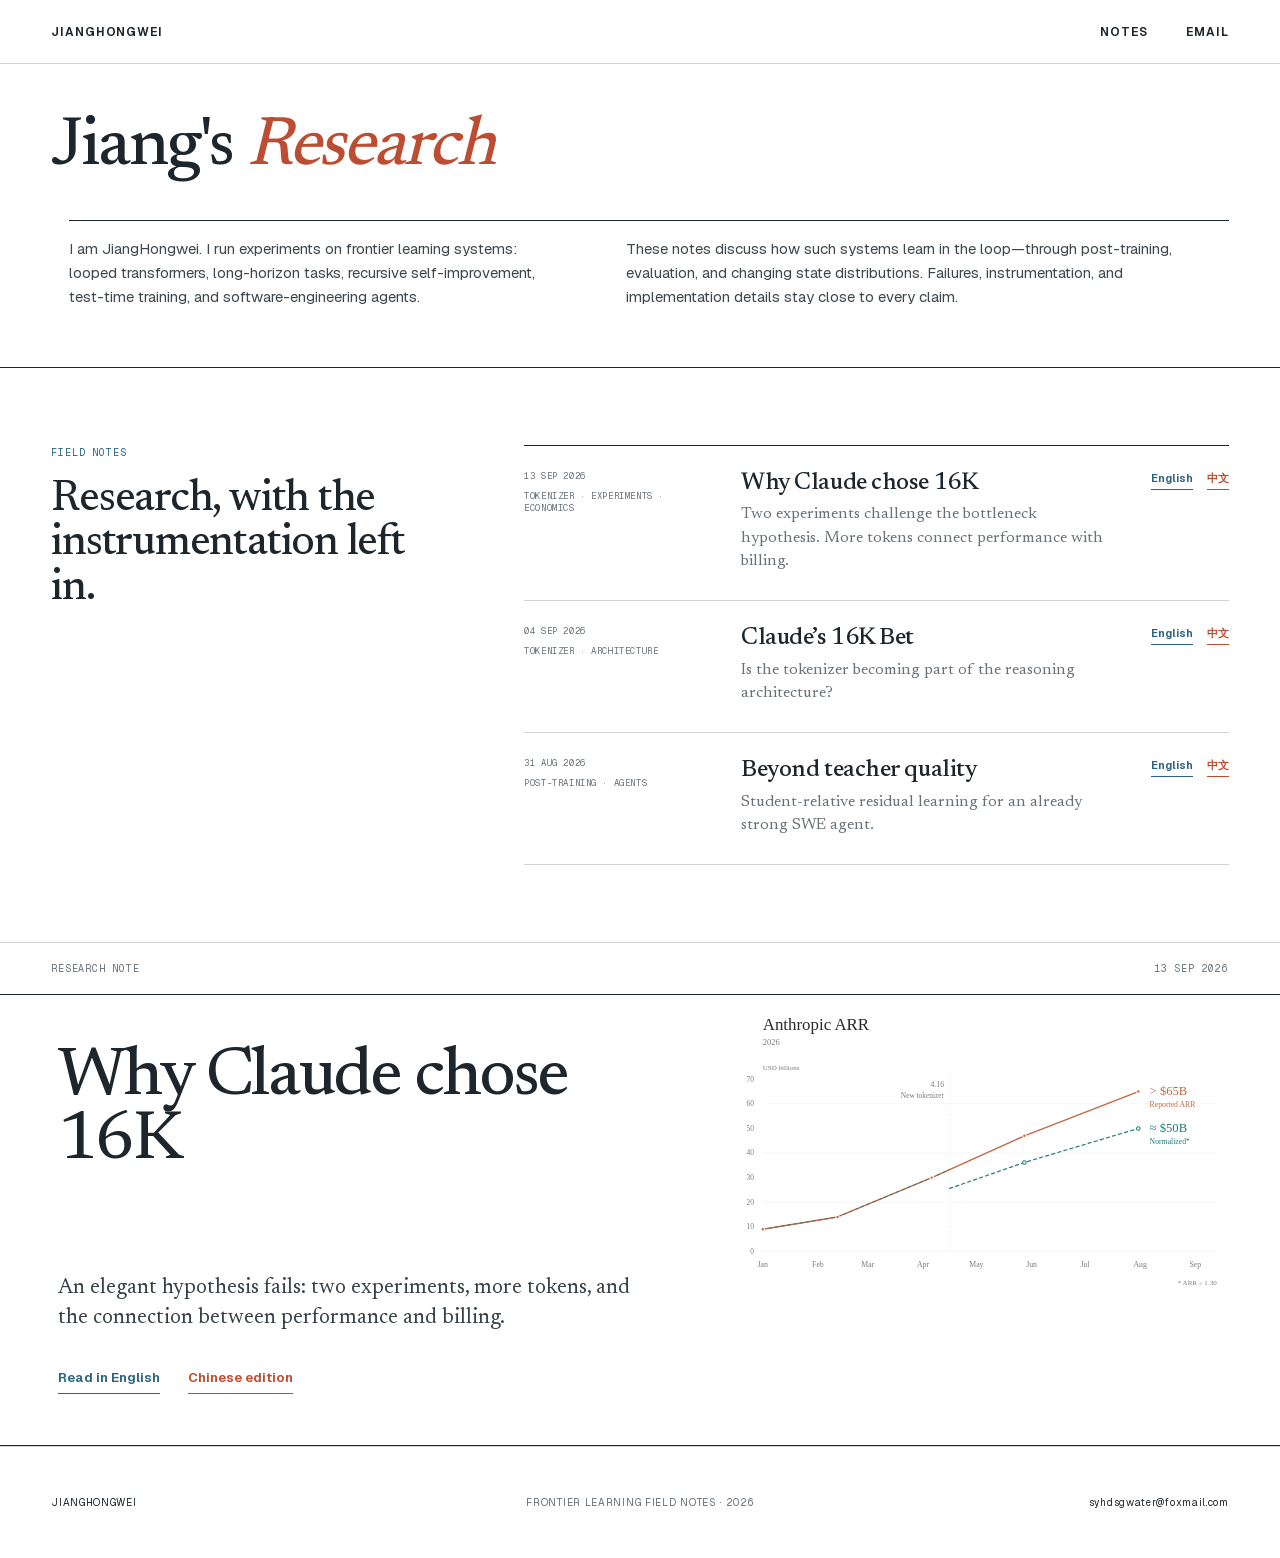
==== commit bdb7f31f: "Remove redundant tokenizer comparison column and Research navigation" ====
--- a/index.html
+++ b/index.html
@@ -172,4 +172,4 @@
 
 .__variable_newsreader_1ia8sbx { --font-serif: 'Newsreader', 'Newsreader Fallback'; }
 </style>
-</head><body class="__variable_geist_1x7d0xu __variable_geist_mono_0f4jdpq __variable_newsreader_1ia8sbx"><main id="top"><header class="site-header home-header"><a aria-label="JiangHongwei home" class="brand" href="#top"><span>JiangHongwei</span></a><nav aria-label="Primary navigation"><a href="#notes">Notes</a><a href="#research">Research</a><a href="mailto:syhdsgwater@foxmail.com">Email</a></nav></header><section aria-labelledby="home-title" class="home-intro" id="research"><h1 id="home-title">Jiang's <em>Research</em></h1><div class="home-intro-copy"><p>I am JiangHongwei. I run experiments on frontier learning systems: looped transformers, long-horizon tasks, recursive self-improvement, test-time training, and software-engineering agents.</p><p>These notes discuss how such systems learn in the loop—through post-training, evaluation, and changing state distributions. Failures, instrumentation, and implementation details stay close to every claim.</p></div></section><section aria-labelledby="notes-title" class="notes-directory" id="notes"><div class="notes-directory-heading"><p>Field notes</p><h2 id="notes-title">Research, with the instrumentation left in.</h2></div><ol class="notes-list"><li><div class="notes-list-meta"><time datetime="2026-09-13">13 Sep 2026</time><span>Tokenizer · experiments · economics</span></div><div class="notes-list-copy"><h3>Why Claude chose 16K</h3><p>Two experiments challenge the bottleneck hypothesis. More tokens connect performance with billing.</p></div><div class="notes-list-actions"><a href="/en/notes/claude-16k-tokenizer-revisited/" lang="en">English</a><a href="/zh/notes/claude-16k-tokenizer-revisited/" lang="zh-CN">中文</a></div></li><li><div class="notes-list-meta"><time datetime="2026-09-04">04 Sep 2026</time><span>Tokenizer · architecture</span></div><div class="notes-list-copy"><h3>Claude’s 16K Bet</h3><p>Is the tokenizer becoming part of the reasoning architecture?</p></div><div class="notes-list-actions"><a href="/en/notes/claude-16k-tokenizer-reasoning-architecture" lang="en">English</a><a href="/zh/notes/claude-16k-tokenizer-reasoning-architecture" lang="zh-CN">中文</a></div></li><li><div class="notes-list-meta"><time datetime="2026-08-31">31 Aug 2026</time><span>Post-training · agents</span></div><div class="notes-list-copy"><h3>Beyond teacher quality</h3><p>Student-relative residual learning for an already strong SWE agent.</p></div><div class="notes-list-actions"><a href="/en/notes/student-relative-residual-learning" lang="en">English</a><a href="/zh/notes/student-relative-residual-learning" lang="zh-CN">中文</a></div></li></ol></section><section aria-labelledby="latest-title" class="latest-note"><div class="note-index"><span>Research note</span><span>13 Sep 2026</span></div><div class="latest-grid"><div class="latest-copy"><h2 id="latest-title">Why Claude chose 16K</h2><p class="latest-deck">An elegant hypothesis fails: two experiments, more tokens, and the connection between performance and billing.</p><div class="read-actions"><a href="/en/notes/claude-16k-tokenizer-revisited/" lang="en">Read in English</a><a href="/zh/notes/claude-16k-tokenizer-revisited/" lang="zh-CN">Chinese edition</a></div></div><figure aria-labelledby="diagram-caption" class="tokenizer-arr-preview"><img alt="Anthropic ARR and tokenizer-normalized scenario" height="860" src="/images/claude-tokenizer/anthropic-arr-tokenizer-2026.en.svg" style="width:100%;height:auto;display:block;" width="1600"/></figure></div></section><footer class="site-footer"><a class="brand" href="#top"><span>JiangHongwei</span></a><p>Frontier learning field notes · 2026</p><a href="mailto:syhdsgwater@foxmail.com">syhdsgwater@foxmail.com</a></footer></main></body></html>+</head><body class="__variable_geist_1x7d0xu __variable_geist_mono_0f4jdpq __variable_newsreader_1ia8sbx"><main id="top"><header class="site-header home-header"><a aria-label="JiangHongwei home" class="brand" href="#top"><span>JiangHongwei</span></a><nav aria-label="Primary navigation"><a href="#notes">Notes</a><a href="mailto:syhdsgwater@foxmail.com">Email</a></nav></header><section aria-labelledby="home-title" class="home-intro" id="research"><h1 id="home-title">Jiang's <em>Research</em></h1><div class="home-intro-copy"><p>I am JiangHongwei. I run experiments on frontier learning systems: looped transformers, long-horizon tasks, recursive self-improvement, test-time training, and software-engineering agents.</p><p>These notes discuss how such systems learn in the loop—through post-training, evaluation, and changing state distributions. Failures, instrumentation, and implementation details stay close to every claim.</p></div></section><section aria-labelledby="notes-title" class="notes-directory" id="notes"><div class="notes-directory-heading"><p>Field notes</p><h2 id="notes-title">Research, with the instrumentation left in.</h2></div><ol class="notes-list"><li><div class="notes-list-meta"><time datetime="2026-09-13">13 Sep 2026</time><span>Tokenizer · experiments · economics</span></div><div class="notes-list-copy"><h3>Why Claude chose 16K</h3><p>Two experiments challenge the bottleneck hypothesis. More tokens connect performance with billing.</p></div><div class="notes-list-actions"><a href="/en/notes/claude-16k-tokenizer-revisited/" lang="en">English</a><a href="/zh/notes/claude-16k-tokenizer-revisited/" lang="zh-CN">中文</a></div></li><li><div class="notes-list-meta"><time datetime="2026-09-04">04 Sep 2026</time><span>Tokenizer · architecture</span></div><div class="notes-list-copy"><h3>Claude’s 16K Bet</h3><p>Is the tokenizer becoming part of the reasoning architecture?</p></div><div class="notes-list-actions"><a href="/en/notes/claude-16k-tokenizer-reasoning-architecture" lang="en">English</a><a href="/zh/notes/claude-16k-tokenizer-reasoning-architecture" lang="zh-CN">中文</a></div></li><li><div class="notes-list-meta"><time datetime="2026-08-31">31 Aug 2026</time><span>Post-training · agents</span></div><div class="notes-list-copy"><h3>Beyond teacher quality</h3><p>Student-relative residual learning for an already strong SWE agent.</p></div><div class="notes-list-actions"><a href="/en/notes/student-relative-residual-learning" lang="en">English</a><a href="/zh/notes/student-relative-residual-learning" lang="zh-CN">中文</a></div></li></ol></section><section aria-labelledby="latest-title" class="latest-note"><div class="note-index"><span>Research note</span><span>13 Sep 2026</span></div><div class="latest-grid"><div class="latest-copy"><h2 id="latest-title">Why Claude chose 16K</h2><p class="latest-deck">An elegant hypothesis fails: two experiments, more tokens, and the connection between performance and billing.</p><div class="read-actions"><a href="/en/notes/claude-16k-tokenizer-revisited/" lang="en">Read in English</a><a href="/zh/notes/claude-16k-tokenizer-revisited/" lang="zh-CN">Chinese edition</a></div></div><figure aria-labelledby="diagram-caption" class="tokenizer-arr-preview"><img alt="Anthropic ARR and tokenizer-normalized scenario" height="860" src="/images/claude-tokenizer/anthropic-arr-tokenizer-2026.en.svg" style="width:100%;height:auto;display:block;" width="1600"/></figure></div></section><footer class="site-footer"><a class="brand" href="#top"><span>JiangHongwei</span></a><p>Frontier learning field notes · 2026</p><a href="mailto:syhdsgwater@foxmail.com">syhdsgwater@foxmail.com</a></footer></main></body></html>
